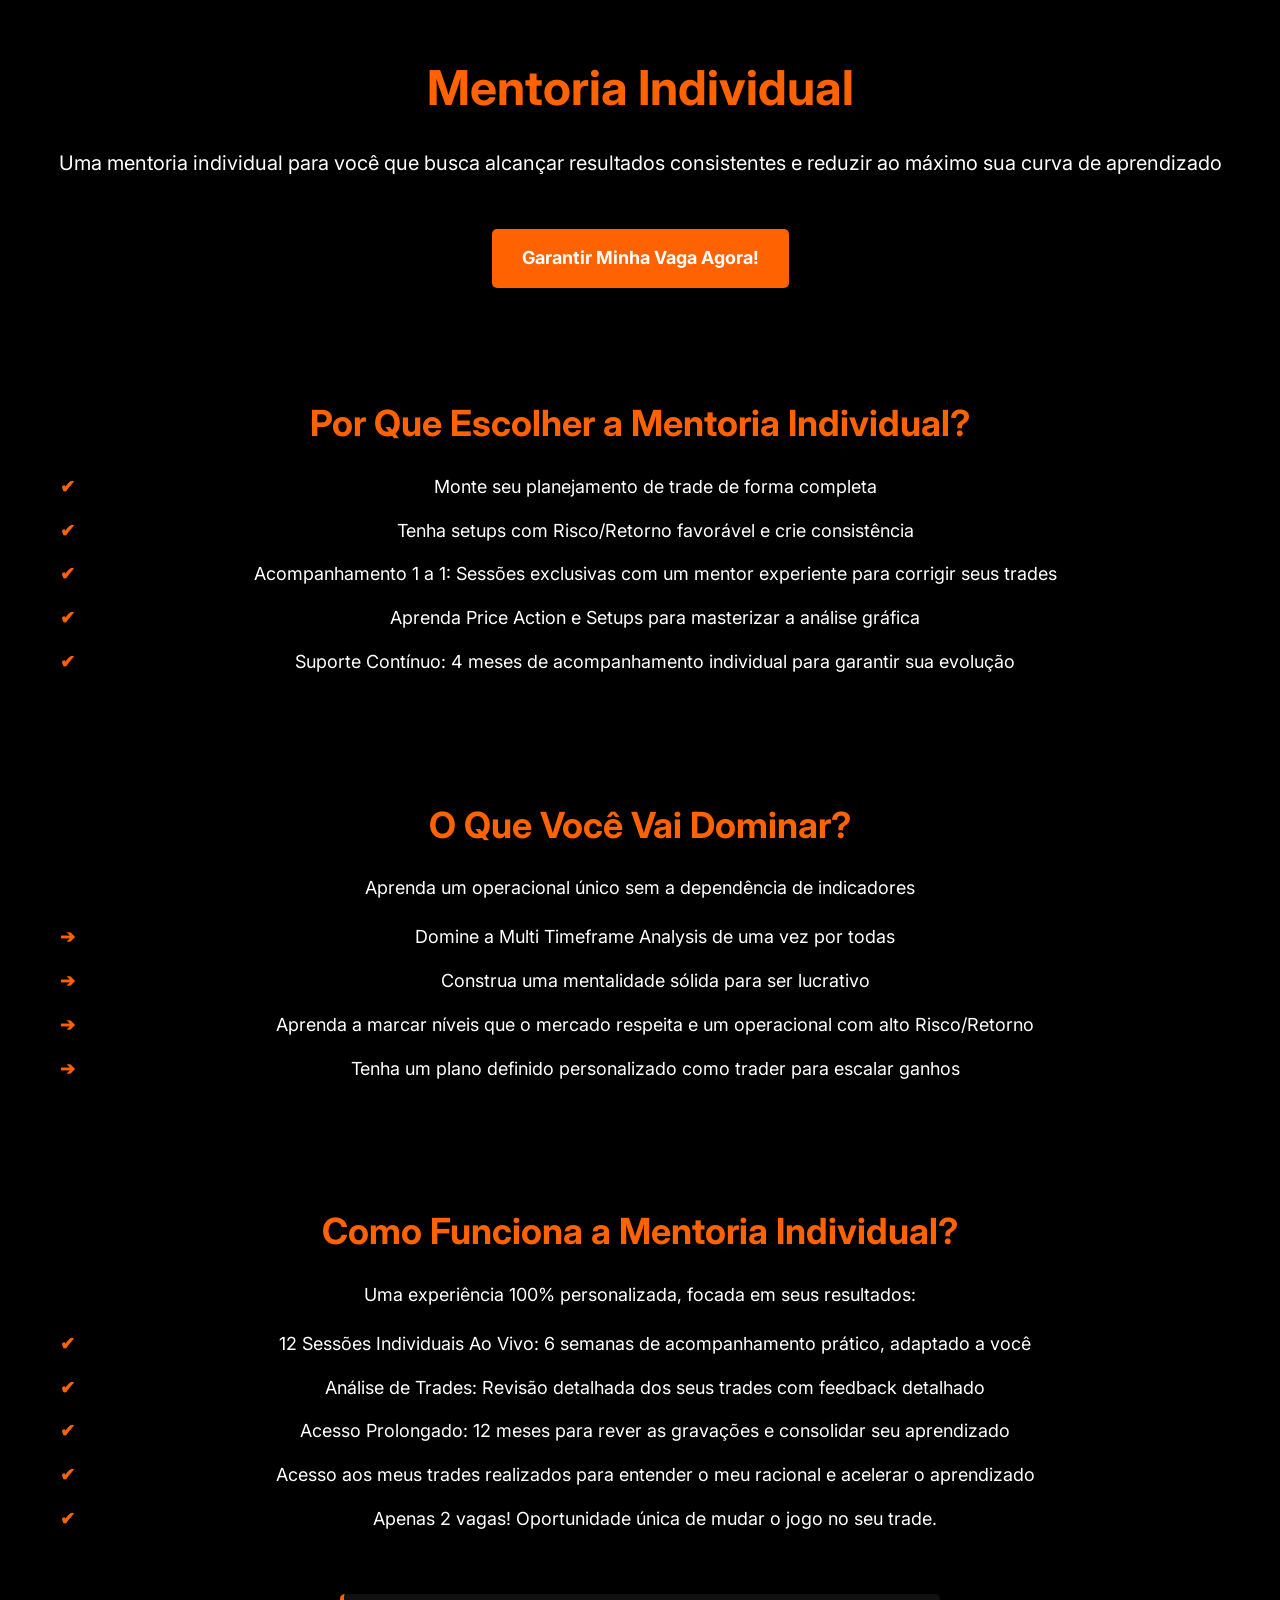
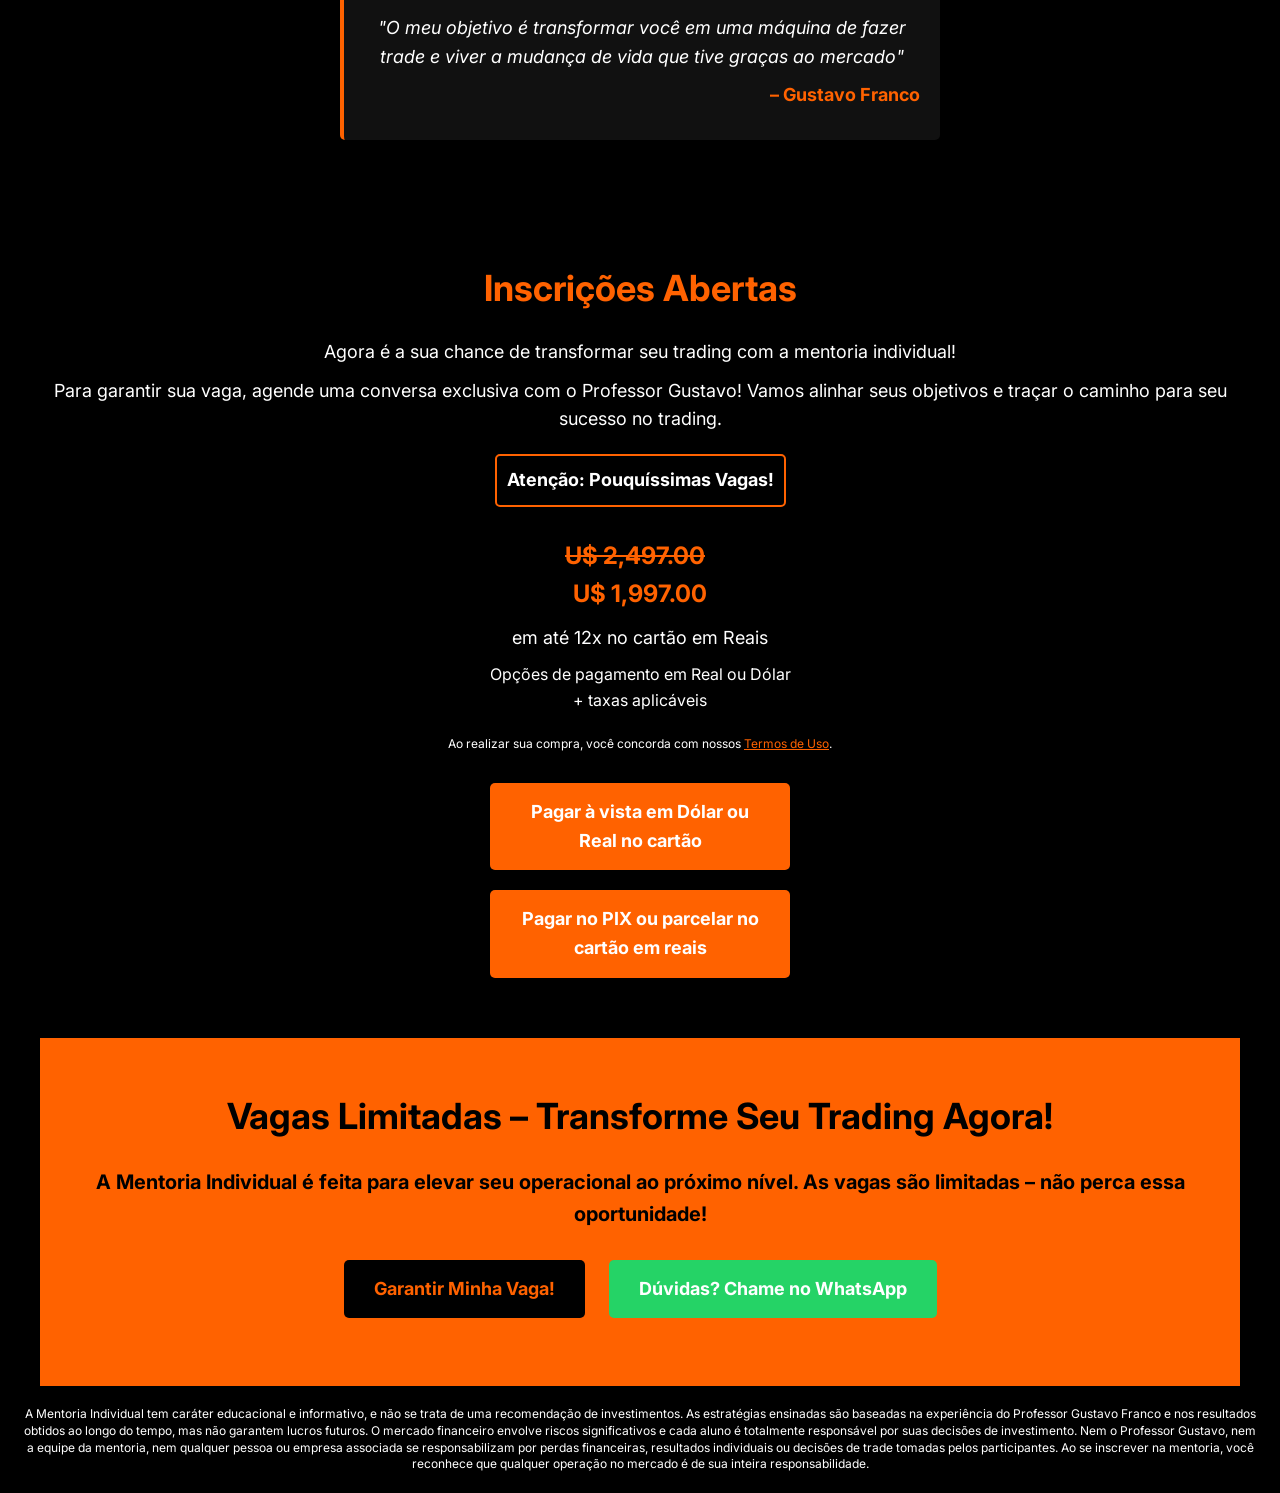
==== index.html @ cde1e5c1 "Add files via upload" ====
<!DOCTYPE html>
<html lang="pt-BR">
<head>
    <meta charset="UTF-8">
    <meta name="viewport" content="width=device-width, initial-scale=1.0">
    <title>Mentoria Individual</title>
    <meta name="description" content="Join the Mentoria Individual, a personalized one-on-one mentorship to master trading with tailored strategies and achieve financial freedom.">
    <meta name="keywords" content="trading, one-on-one mentorship, price action, financial freedom, Mentoria Individual">
    <link href="https://fonts.googleapis.com/css2?family=Inter:wght@400;700&display=swap" rel="stylesheet">
    <style>
        /* Reset básico e fontes */
        * {
            margin: 0;
            padding: 0;
            box-sizing: border-box;
            font-family: 'Inter', sans-serif;
        }

        body {
            line-height: 1.6;
            color: #fff;
            background: #000;
        }

        /* Seção Principal (Header) */
        .header {
            background: #000;
            padding: 50px 20px;
            text-align: center;
            background-image: linear-gradient(rgba(0,0,0,0.7), rgba(0,0,0,0.7)), url('https://images.pexels.com/photos/6802048/pexels-photo-6802048.jpeg?auto=compress&cs=tinysrgb&w=1200&h=400&fit=crop');
            background-size: cover;
            background-position: center;
            background-repeat: no-repeat;
            background-attachment: scroll;
        }

        .header h1 {
            font-size: 48px;
            font-weight: 700;
            color: #ff6200;
            margin-bottom: 20px;
        }

        .header p {
            font-size: 20px;
            color: #fff;
            margin-bottom: 50px;
        }

        .cta-button {
            background: #ff6200;
            color: #fff;
            padding: 15px 30px;
            border: none;
            border-radius: 5px;
            font-size: 18px;
            font-weight: 700;
            text-decoration: none;
            display: inline-block;
            cursor: pointer;
            transition: background 0.3s ease;
            position: relative;
            overflow: hidden;
        }

        .cta-button:hover {
            background: #e05500;
        }

        .cta-button:after {
            content: '';
            position: absolute;
            top: 50%;
            left: 50%;
            width: 0;
            height: 0;
            background: rgba(255,255,255,0.2);
            border-radius: 50%;
            transform: translate(-50%, -50%);
            transition: width 0.6s ease, height 0.6s ease;
        }

        .cta-button:hover:after {
            width: 200px;
            height: 200px;
        }

        /* Seções Gerais */
        .section {
            padding: 50px 20px;
            max-width: 1200px;
            margin: 0 auto;
            text-align: center;
            animation: fadeIn 0.5s ease-in;
        }

        .section h2 {
            font-size: 36px;
            font-weight: 700;
            color: #ff6200;
            margin-bottom: 20px;
        }

        .section p {
            font-size: 18px;
            color: #fff;
            margin-bottom: 20px;
        }

        /* Lista de Benefícios e Como Funciona */
        .benefits, .how-it-works {
            background: #000;
        }

        .benefits ul, .how-it-works ul {
            list-style: none;
            margin: 20px 0;
        }

        .benefits li, .how-it-works li {
            font-size: 18px;
            color: #fff;
            margin: 15px 0;
            padding-left: 30px;
            position: relative;
        }

        .benefits li:before, .how-it-works li:before {
            content: "✔";
            color: #ff6200;
            position: absolute;
            left: 0;
            font-weight: 700;
        }

        /* Seção O Que Você Vai Dominar */
        .learn ul {
            list-style: none;
            margin: 20px 0;
        }

        .learn li {
            font-size: 18px;
            color: #fff;
            margin: 15px 0;
            padding-left: 30px;
            position: relative;
        }

        .learn li:before {
            content: "➔";
            color: #ff6200;
            position: absolute;
            left: 0;
            font-weight: 700;
        }

        /* Nova Seção Inscrições Abertas */
        .open-enrollment {
            background: #000;
            padding: 50px 20px;
            text-align: center;
            animation: fadeIn 0.5s ease-in;
        }

        .open-enrollment h2 {
            font-size: 36px;
            font-weight: 700;
            color: #ff6200;
            margin-bottom: 20px;
        }

        .open-enrollment p {
            font-size: 18px;
            color: #fff;
            margin-bottom: 10px;
        }

        .open-enrollment .price {
            font-size: 24px;
            color: #ff6200;
            font-weight: 700;
            margin-bottom: 10px;
        }

        .open-enrollment .price del {
            color: #ff6200;
            text-decoration: line-through;
            margin-right: 10px;
        }

        .open-enrollment .installments {
            font-size: 18px;
            color: #fff;
            margin-bottom: 10px;
        }

        .open-enrollment .payment-options {
            font-size: 16px;
            color: #fff;
            margin-bottom: 20px;
        }

        .open-enrollment .payment-buttons {
            margin-top: 20px;
            transition: transform 0.3s ease, box-shadow 0.3s ease;
            display: flex;
            flex-direction: column;
            align-items: center;
        }

        .open-enrollment .payment-buttons.highlight {
            transform: scale(1.05);
            box-shadow: 0 0 15px rgba(255,98,0,0.5);
        }

        .open-enrollment .payment-button {
            background: #ff6200;
            color: #fff;
            padding: 15px 30px;
            border: none;
            border-radius: 5px;
            font-size: 18px;
            font-weight: 700;
            text-decoration: none;
            display: inline-block;
            cursor: pointer;
            transition: background 0.3s ease;
            margin: 10px;
            position: relative;
            overflow: hidden;
            width: 100%;
            max-width: 300px;
        }

        .open-enrollment .payment-button:hover {
            background: #e05500;
        }

        .open-enrollment .payment-button:after {
            content: '';
            position: absolute;
            top: 50%;
            left: 50%;
            width: 0;
            height: 0;
            background: rgba(255,255,255,0.2);
            border-radius: 50%;
            transform: translate(-50%, -50%);
            transition: width 0.6s ease, height 0.6s ease;
        }

        .open-enrollment .payment-button:hover:after {
            width: 200px;
            height: 200px;
        }

        /* Contador de Urgência */
        .countdown {
            font-size: 18px;
            color: #ff6200;
            margin: 20px 0;
            font-weight: 700;
        }

        .countdown p {
            border: 2px solid #ff6200;
            padding: 10px;
            display: inline-block;
            border-radius: 5px;
        }

        /* Quote */
        .quote {
            max-width: 600px;
            margin: 60px auto 20px;
            font-style: italic;
            color: #fff;
            font-size: 20px;
            background: #111;
            padding: 20px;
            border-left: 4px solid #ff6200;
            border-radius: 5px;
        }

        .quote p {
            margin-bottom: 10px;
        }

        .quote .author {
            font-weight: 700;
            color: #ff6200;
            text-align: right;
            font-style: normal;
        }

        /* Payment Terms */
        .payment-terms {
            font-size: 12px;
            color: #fff;
            margin-top: 15px;
            text-align: center;
        }

        /* CTA Final */
        .cta-section {
            background: #ff6200;
            color: #000;
            padding: 50px 20px;
            animation: fadeIn 0.5s ease-in;
        }

        .cta-section h2 {
            color: #000;
            margin-bottom: 20px;
        }

        .cta-section p {
            color: #000;
            margin-bottom: 20px;
            font-size: 20px;
            font-weight: 700;
        }

        .cta-final-button {
            background: #000;
            color: #ff6200;
            padding: 15px 30px;
            border: none;
            border-radius: 5px;
            font-size: 18px;
            font-weight: 700;
            text-decoration: none;
            display: inline-block;
            cursor: pointer;
            transition: background 0.3s ease;
            margin: 10px;
            position: relative;
            overflow: hidden;
        }

        .cta-final-button:hover {
            background: #333;
        }

        .cta-final-button:after {
            content: '';
            position: absolute;
            top: 50%;
            left: 50%;
            width: 0;
            height: 0;
            background: rgba(255,255,255,0.2);
            border-radius: 50%;
            transform: translate(-50%, -50%);
            transition: width 0.6s ease, height 0.6s ease;
        }

        .cta-final-button:hover:after {
            width: 200px;
            height: 200px;
        }

        .whatsapp-button {
            background: #25D366;
            color: #fff;
            padding: 15px 30px;
            border: none;
            border-radius: 5px;
            font-size: 18px;
            font-weight: 700;
            text-decoration: none;
            display: inline-block;
            margin: 10px;
            cursor: pointer;
            transition: background 0.3s ease;
            position: relative;
            overflow: hidden;
        }

        .whatsapp-button:hover {
            background: #1da851;
        }

        .whatsapp-button:after {
            content: '';
            position: absolute;
            top: 50%;
            left: 50%;
            width: 0;
            height: 0;
            background: rgba(255,255,255,0.2);
            border-radius: 50%;
            transform: translate(-50%, -50%);
            transition: width 0.6s ease, height 0.6s ease;
        }

        .whatsapp-button:hover:after {
            width: 200px;
            height: 200px;
        }

        /* Disclaimer */
        .disclaimer {
            font-size: 12px;
            color: #fff;
            text-align: center;
            padding: 20px;
            background: #000;
            line-height: 1.4;
            animation: fadeIn 0.5s ease-in;
        }

        /* Animação de Fade-In */
        @keyframes fadeIn {
            from { opacity: 0; transform: translateY(20px); }
            to { opacity: 1; transform: translateY(0); }
        }

        /* Responsividade */
        @media (max-width: 767px) {
            .header {
                padding: 30px 20px;
            }

            .header h1 {
                font-size: 32px;
            }

            .header p, .section p, .benefits li, .how-it-works li, .learn li {
                font-size: 16px;
            }

            .section h2 {
                font-size: 28px;
            }

            .cta-button, .cta-final-button, .whatsapp-button, .payment-button {
                padding: 12px 25px;
                font-size: 16px;
            }

            .cta-section, .open-enrollment {
                padding: 30px 20px;
            }

            .cta-section p {
                font-size: 18px;
            }

            .open-enrollment .price {
                font-size: 20px;
            }

            .open-enrollment .installments, .open-enrollment .payment-options {
                font-size: 14px;
            }

            .disclaimer {
                font-size: 12px;
                padding: 15px;
            }

            .benefits li, .how-it-works li, .learn li {
                margin: 10px 0;
            }

            .quote {
                max-width: 90%;
                font-size: 18px;
                padding: 15px;
                margin-top: 40px;
            }

            .countdown p {
                padding: 8px;
            }
        }
    </style>
</head>
<body>
    <!-- Seção Principal -->
    <section class="header" loading="lazy">
        <h1>Mentoria Individual</h1>
        <p>Uma mentoria individual para você que busca alcançar resultados consistentes e reduzir ao máximo sua curva de aprendizado</p>
        <a href="#open-enrollment" class="cta-button" onclick="scrollToPayment()" aria-label="Marque sua reunião para a Mentoria Individual">Garantir Minha Vaga Agora!</a>
    </section>

    <!-- Por Que Escolher -->
    <section class="section benefits">
        <h2>Por Que Escolher a Mentoria Individual?</h2>
        <ul>
            <li>Monte seu planejamento de trade de forma completa</li>
            <li>Tenha setups com Risco/Retorno favorável e crie consistência</li>
            <li>Acompanhamento 1 a 1: Sessões exclusivas com um mentor experiente para corrigir seus trades</li>
            <li>Aprenda Price Action e Setups para masterizar a análise gráfica</li>
            <li>Suporte Contínuo: 4 meses de acompanhamento individual para garantir sua evolução</li>
        </ul>
    </section>

    <!-- O Que Você Vai Dominar -->
    <section class="section learn">
        <h2>O Que Você Vai Dominar?</h2>
        <p>Aprenda um operacional único sem a dependência de indicadores</p>
        <ul>
            <li>Domine a Multi Timeframe Analysis de uma vez por todas</li>
            <li>Construa uma mentalidade sólida para ser lucrativo</li>
            <li>Aprenda a marcar níveis que o mercado respeita e um operacional com alto Risco/Retorno</li>
            <li>Tenha um plano definido personalizado como trader para escalar ganhos</li>
        </ul>
    </section>

    <!-- Como Funciona -->
    <section class="section how-it-works">
        <h2>Como Funciona a Mentoria Individual?</h2>
        <p>Uma experiência 100% personalizada, focada em seus resultados:</p>
        <ul>
            <li>12 Sessões Individuais Ao Vivo: 6 semanas de acompanhamento prático, adaptado a você</li>
            <li>Análise de Trades: Revisão detalhada dos seus trades com feedback detalhado</li>
            <li>Acesso Prolongado: 12 meses para rever as gravações e consolidar seu aprendizado</li>
            <li>Acesso aos meus trades realizados para entender o meu racional e acelerar o aprendizado</li>
            <li>Apenas 2 vagas! Oportunidade única de mudar o jogo no seu trade.</li>
        </ul>
        <div class="quote">
            <p>"O meu objetivo é transformar você em uma máquina de fazer trade e viver a mudança de vida que tive graças ao mercado"</p>
            <p class="author">– Gustavo Franco</p>
        </div>
    </section>

    <!-- Inscrições Abertas -->
    <section class="open-enrollment" id="open-enrollment">
        <h2>Inscrições Abertas</h2>
        <p>Agora é a sua chance de transformar seu trading com a mentoria individual!</p>
        <p>Para garantir sua vaga, agende uma conversa exclusiva com o Professor Gustavo! Vamos alinhar seus objetivos e traçar o caminho para seu sucesso no trading.</p>
        <div class="countdown">
            <p><strong>Atenção:</strong> Pouquíssimas Vagas!</p>
        </div>
        <div class="price"><del>U$ 2,497.00</del><br>U$ 1,997.00</div>
        <div class="installments">em até 12x no cartão em Reais</div>
        <div class="payment-options">Opções de pagamento em Real ou Dólar<br>+ taxas aplicáveis</div>
        <div class="payment-terms">
            <p style="font-size: 12px; color: #fff; margin-top: 15px;">Ao realizar sua compra, você concorda com nossos <a href="https://francotrades.github.io/termos-de-uso/" target="_blank" style="color: #ff6200; text-decoration: underline;">Termos de Uso</a>.</p>
        </div>
        <div class="payment-buttons" id="payment-buttons">
            <a href="https://buy.stripe.com/14AaEWcDg8YW89l5vl77O04" class="payment-button" aria-label="Pagar à vista em Dólar ou Real no cartão">Pagar à vista em Dólar ou Real no cartão</a>
            <a href="https://mpago.la/1MNsbUG" class="payment-button" aria-label="Pagar no PIX ou parcelar no cartão em reais">Pagar no PIX ou parcelar no cartão em reais</a>
        </div>
    </section>

    <!-- CTA Final -->
    <section class="section cta-section">
        <h2>Vagas Limitadas – Transforme Seu Trading Agora!</h2>
        <p>A Mentoria Individual é feita para elevar seu operacional ao próximo nível. As vagas são limitadas – não perca essa oportunidade!</p>
        <a href="#open-enrollment" class="cta-final-button" onclick="scrollToPayment()" aria-label="Marque sua reunião para a Mentoria Individual">Garantir Minha Vaga!</a>
        <a href="https://wa.me/5522981448874?text=Tenho%20dúvidas%20sobre%20a%20Mentoria%20Individual,%20pode%20me%20ajudar?" class="whatsapp-button" aria-label="Entrar em contato via WhatsApp">Dúvidas? Chame no WhatsApp</a>
    </section>

    <!-- Disclaimer -->
    <section class="disclaimer">
        A Mentoria Individual tem caráter educacional e informativo, e não se trata de uma recomendação de investimentos. As estratégias ensinadas são baseadas na experiência do Professor Gustavo Franco e nos resultados obtidos ao longo do tempo, mas não garantem lucros futuros. O mercado financeiro envolve riscos significativos e cada aluno é totalmente responsável por suas decisões de investimento. Nem o Professor Gustavo, nem a equipe da mentoria, nem qualquer pessoa ou empresa associada se responsabilizam por perdas financeiras, resultados individuais ou decisões de trade tomadas pelos participantes. Ao se inscrever na mentoria, você reconhece que qualquer operação no mercado é de sua inteira responsabilidade.
    </section>

    <!-- Script para rolar até os botões de pagamento -->
    <script type="text/javascript">
        // Função para rolar até os botões de pagamento
        function scrollToPayment() {
            const paymentButtons = document.getElementById('payment-buttons');
            paymentButtons.scrollIntoView({ behavior: 'smooth', block: 'center' });
            paymentButtons.classList.add('highlight');
            setTimeout(() => {
                paymentButtons.classList.remove('highlight');
            }, 2000); // Remove o destaque após 2 segundos
        }
    </script>
</body>
</html>
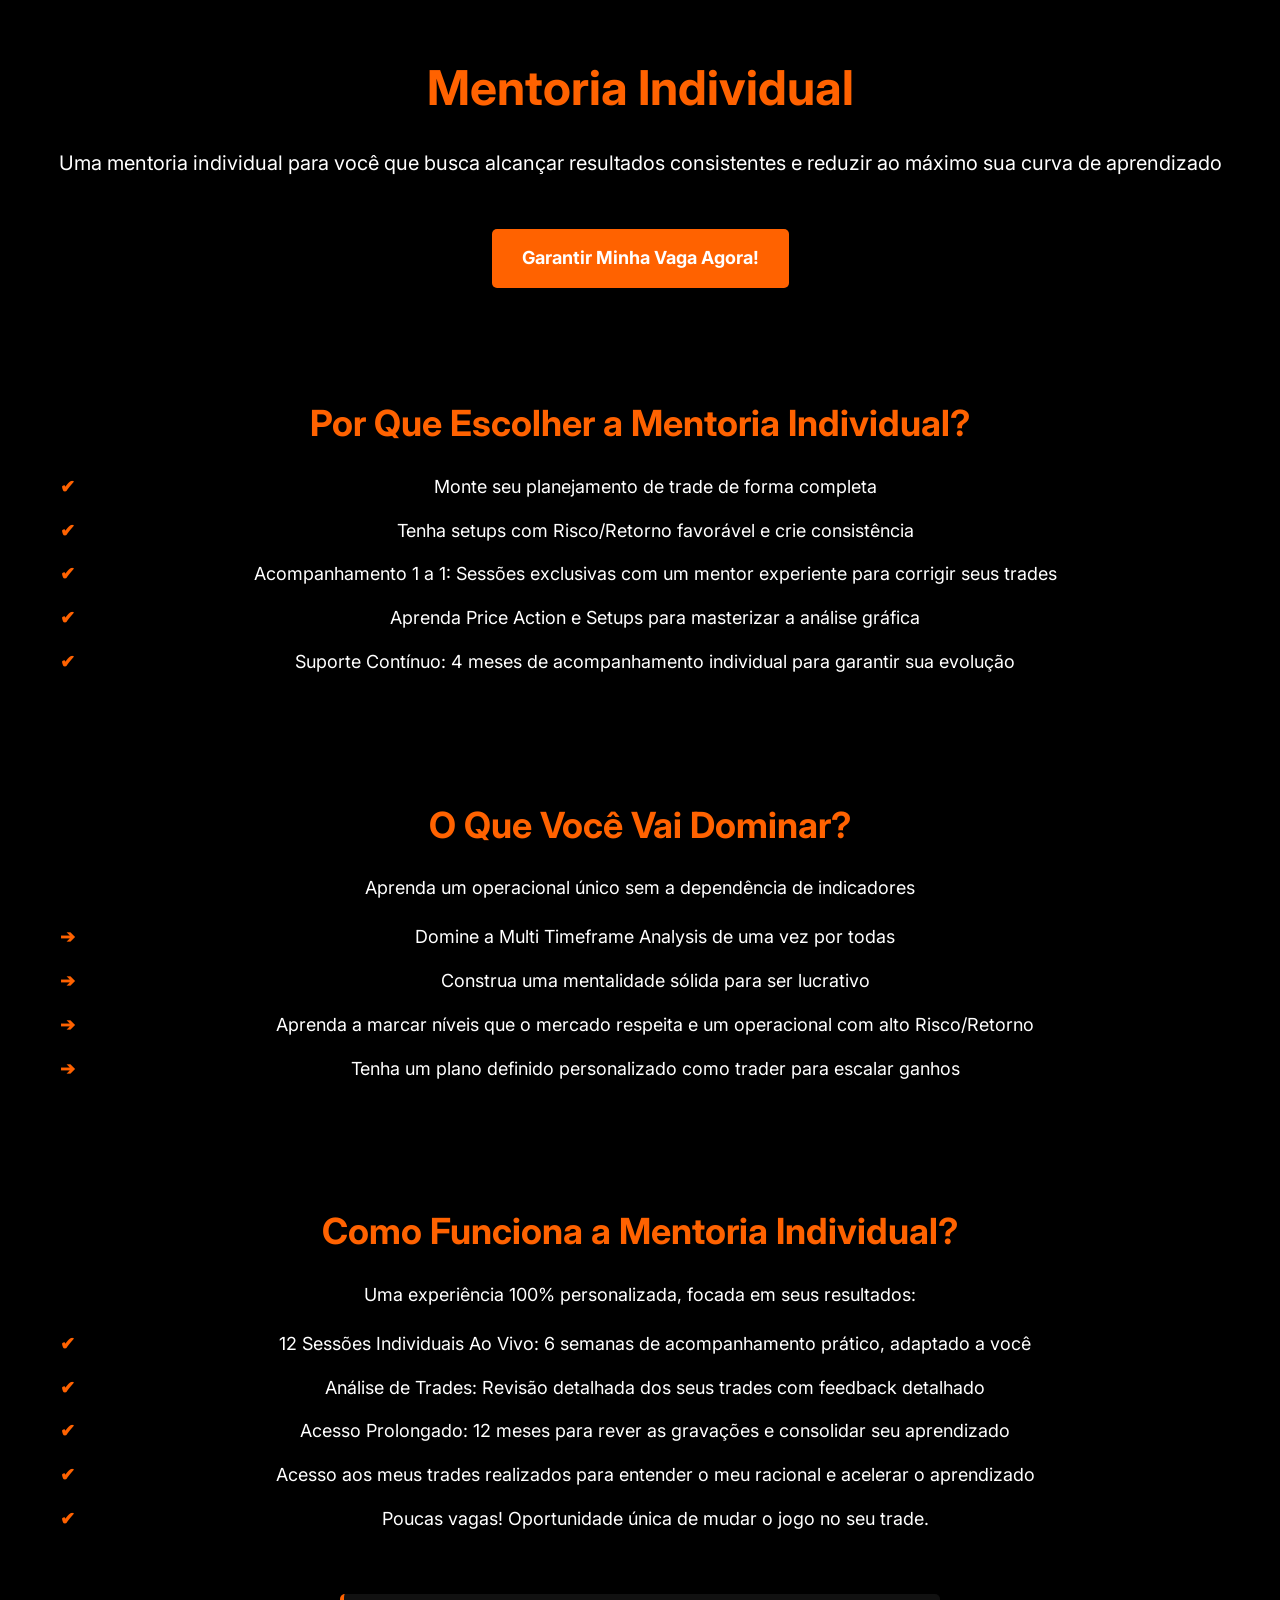
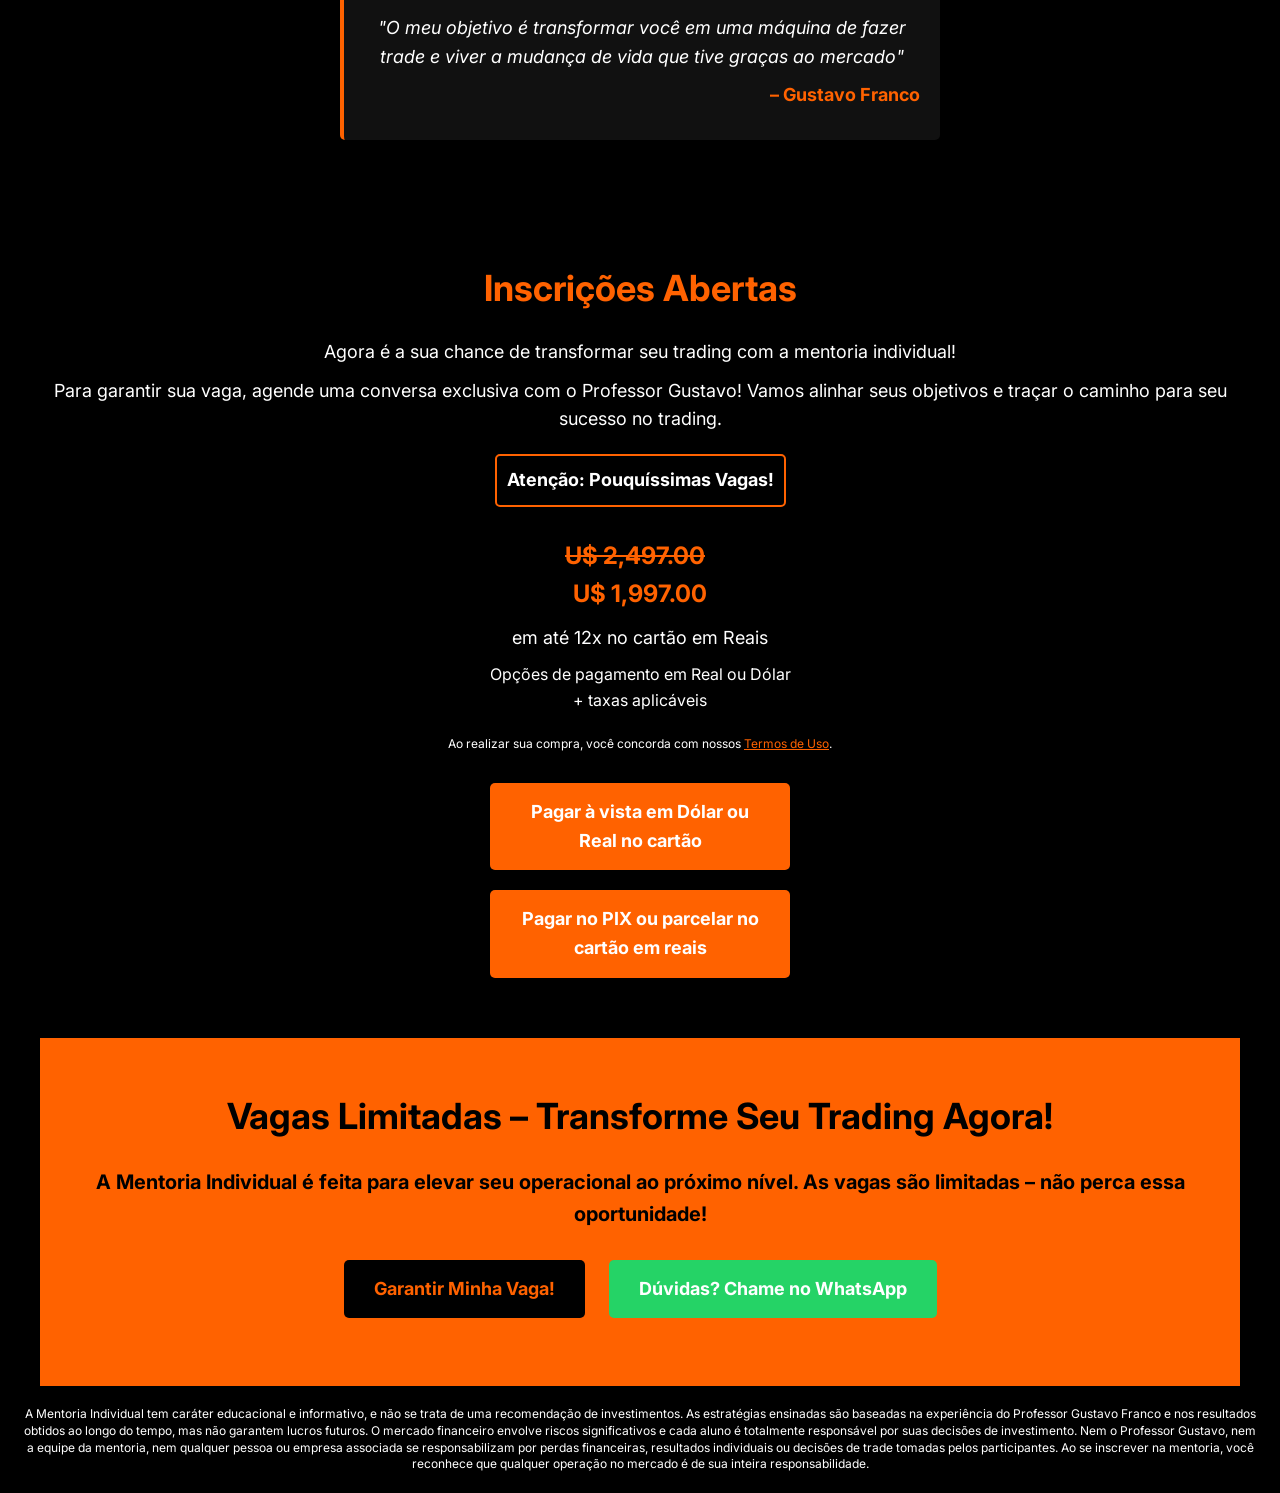
==== commit 316a9e88: "Add files via upload" ====
--- a/index.html
+++ b/index.html
@@ -519,7 +519,7 @@
             <li>Análise de Trades: Revisão detalhada dos seus trades com feedback detalhado</li>
             <li>Acesso Prolongado: 12 meses para rever as gravações e consolidar seu aprendizado</li>
             <li>Acesso aos meus trades realizados para entender o meu racional e acelerar o aprendizado</li>
-            <li>Apenas 2 vagas! Oportunidade única de mudar o jogo no seu trade.</li>
+            <li>Poucas vagas! Oportunidade única de mudar o jogo no seu trade.</li>
         </ul>
         <div class="quote">
             <p>"O meu objetivo é transformar você em uma máquina de fazer trade e viver a mudança de vida que tive graças ao mercado"</p>
@@ -543,7 +543,7 @@
         </div>
         <div class="payment-buttons" id="payment-buttons">
             <a href="https://buy.stripe.com/14AaEWcDg8YW89l5vl77O04" class="payment-button" aria-label="Pagar à vista em Dólar ou Real no cartão">Pagar à vista em Dólar ou Real no cartão</a>
-            <a href="https://mpago.la/1MNsbUG" class="payment-button" aria-label="Pagar no PIX ou parcelar no cartão em reais">Pagar no PIX ou parcelar no cartão em reais</a>
+            <a href="https://app.parcelow.com/payment-link/pay/DNA6ryeAj9" class="payment-button" aria-label="Pagar no PIX ou parcelar no cartão em reais">Pagar no PIX ou parcelar no cartão em reais</a>
         </div>
     </section>
 
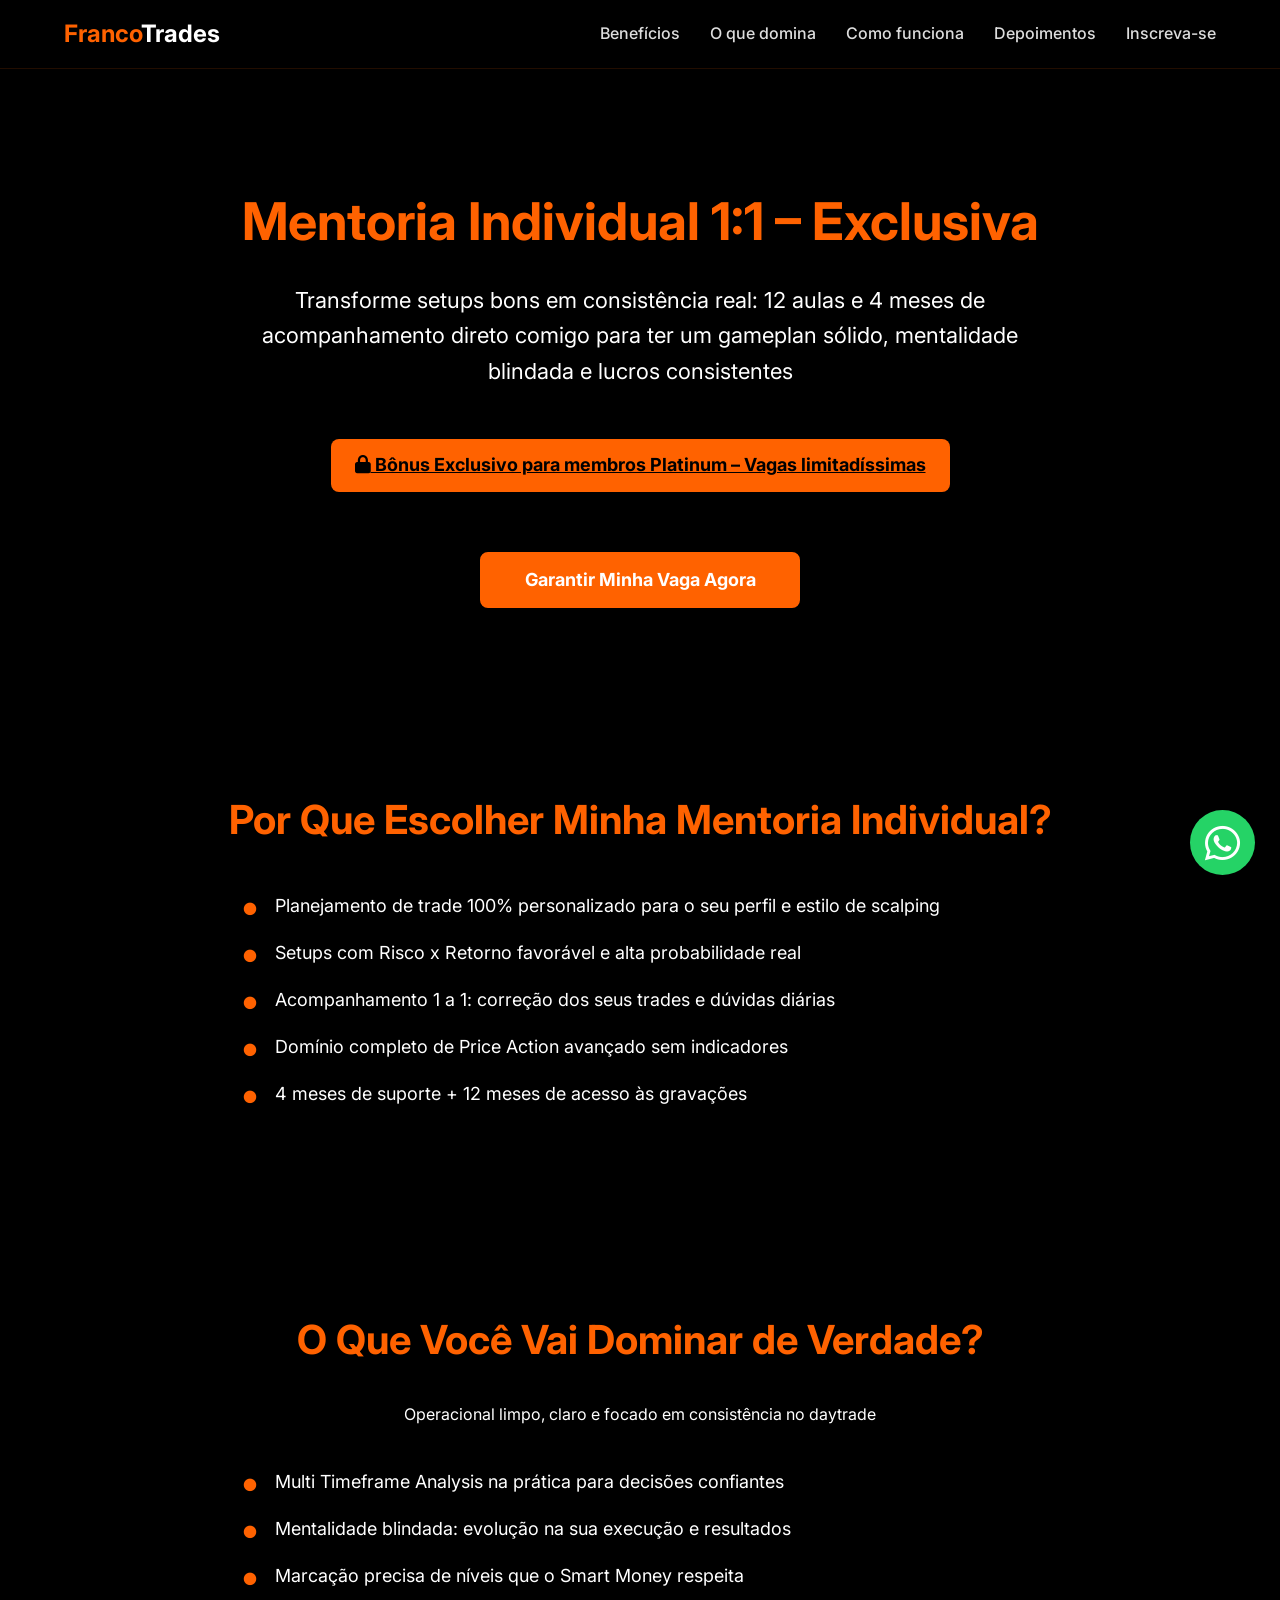
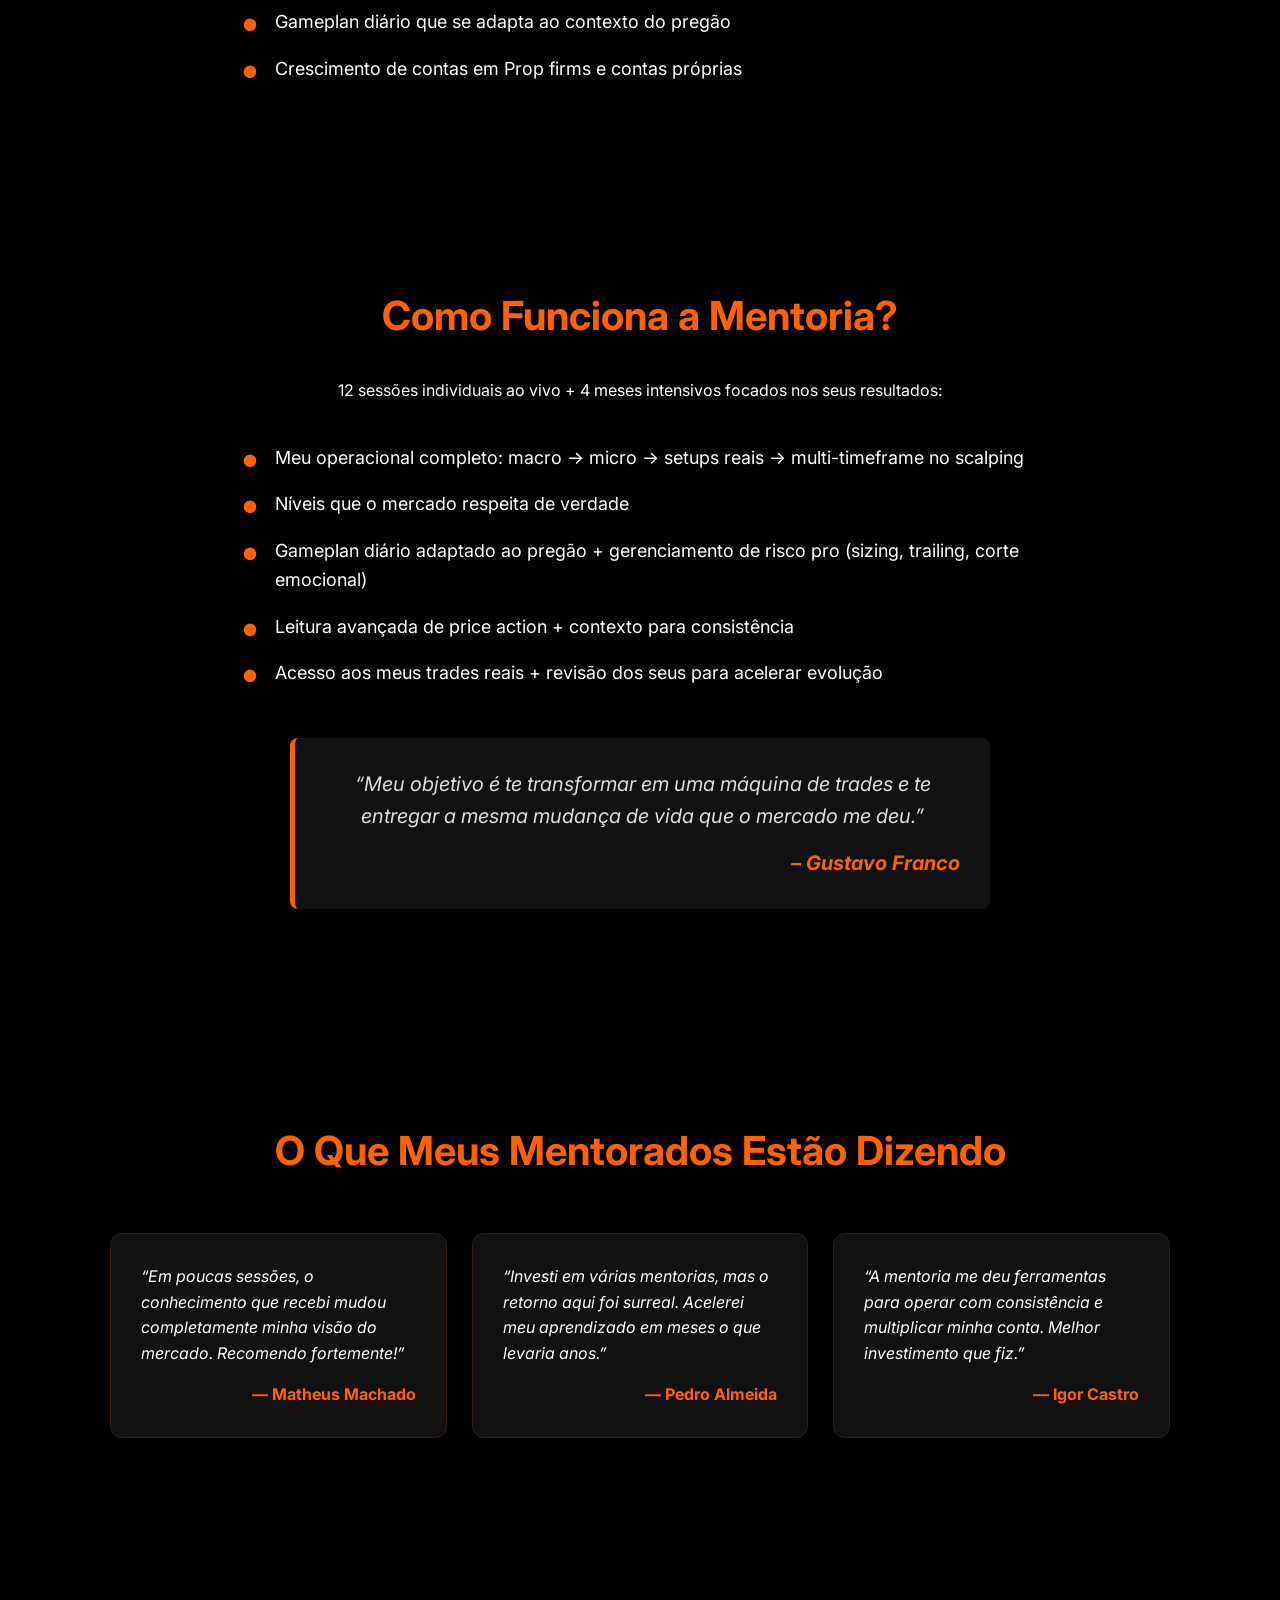
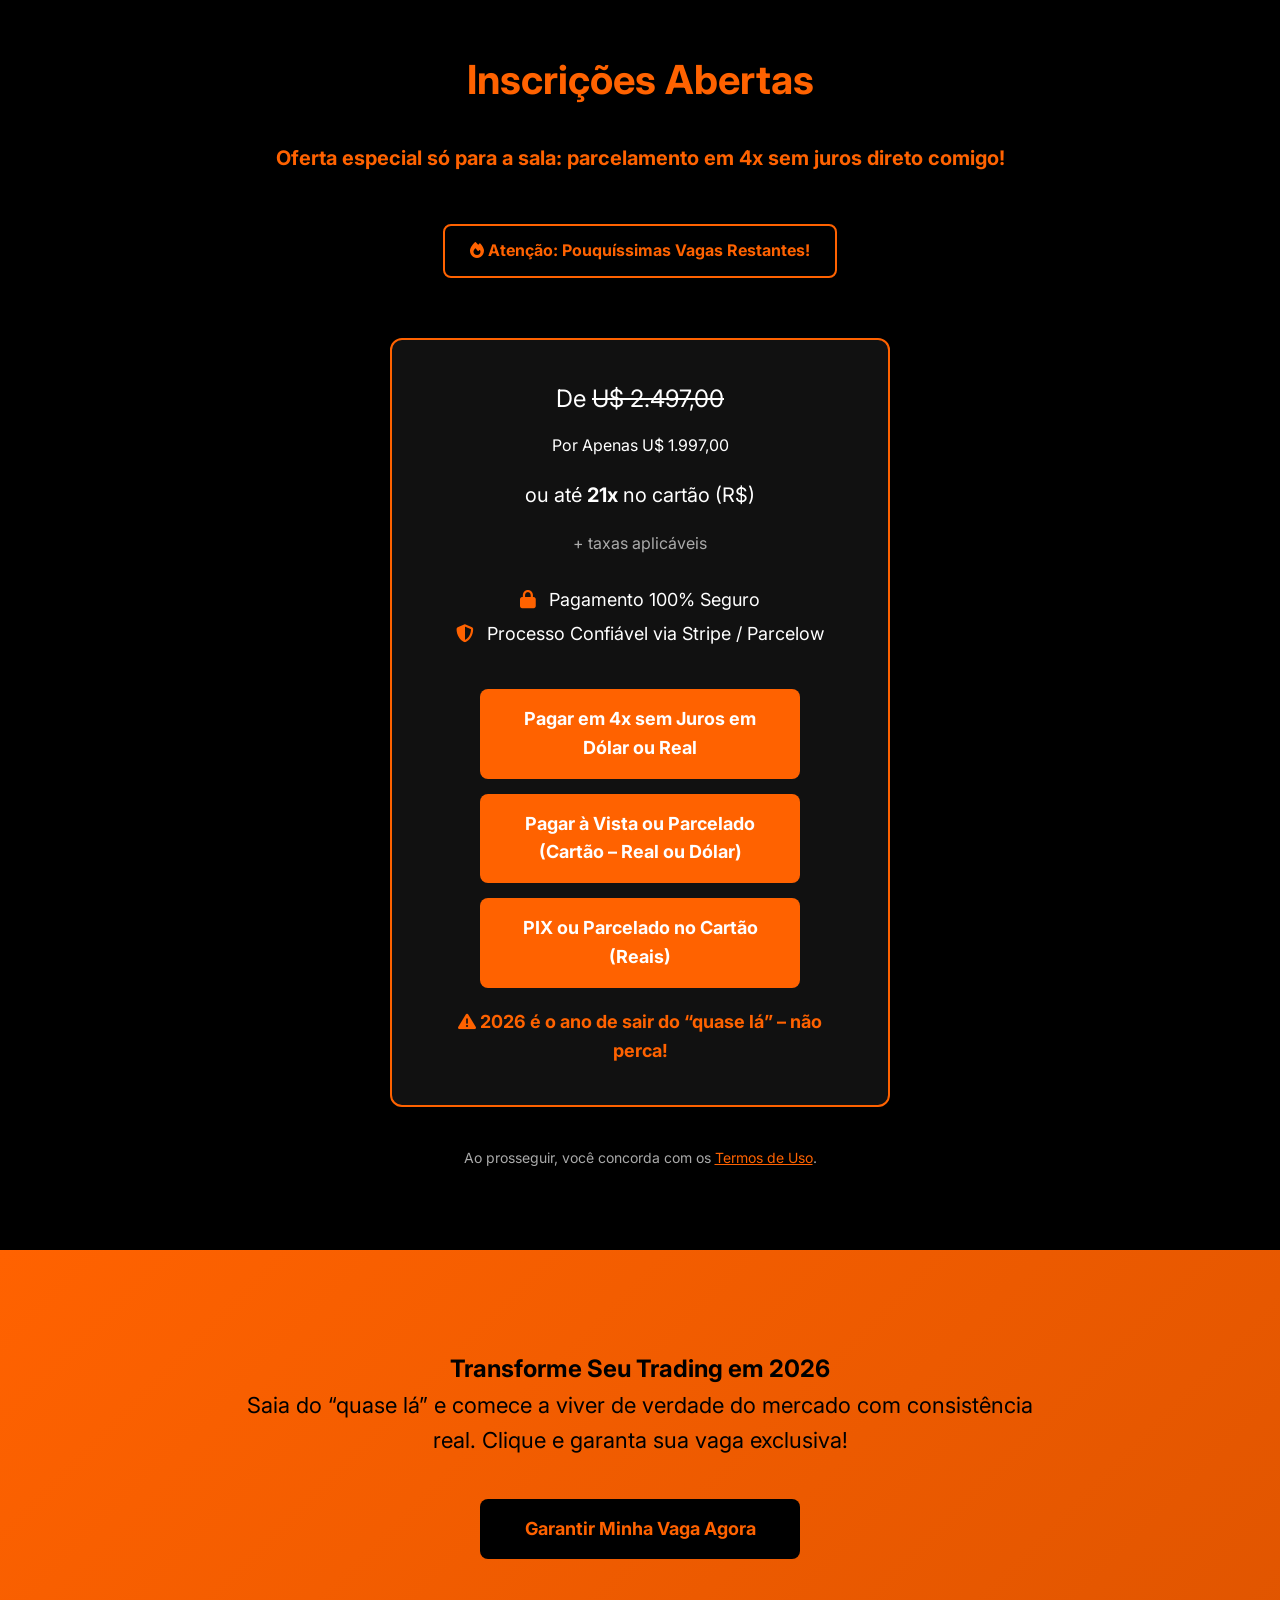
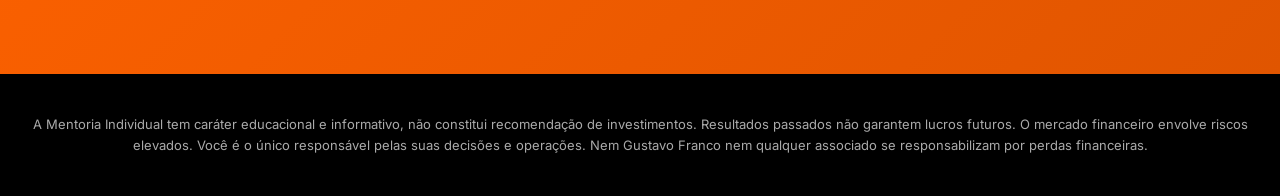
==== commit 3f2c97ac: "Add files via upload" ====
--- a/index.html
+++ b/index.html
@@ -3,574 +3,418 @@
 <head>
     <meta charset="UTF-8">
     <meta name="viewport" content="width=device-width, initial-scale=1.0">
-    <title>Mentoria Individual</title>
-    <meta name="description" content="Join the Mentoria Individual, a personalized one-on-one mentorship to master trading with tailored strategies and achieve financial freedom.">
-    <meta name="keywords" content="trading, one-on-one mentorship, price action, financial freedom, Mentoria Individual">
-    <link href="https://fonts.googleapis.com/css2?family=Inter:wght@400;700&display=swap" rel="stylesheet">
+    <title>Mentoria Individual 1:1 – Exclusiva | Gustavo Franco</title>
+    <meta name="description" content="Mentoria Individual 1:1 exclusiva: transforme setups bons em consistência real com gameplan sólido, mentalidade blindada e lucros consistentes. Vagas limitadas!">
+    <meta name="keywords" content="mentoria trading, price action scalping, consistência trading, mentoria Gustavo Franco, prop firms">
+    <link href="https://fonts.googleapis.com/css2?family=Inter:wght@400;500;700&display=swap" rel="stylesheet">
+    <link rel="stylesheet" href="https://cdnjs.cloudflare.com/ajax/libs/font-awesome/6.5.0/css/all.min.css" integrity="sha512-SnH5WK+bZxgPHs44uWIX+LLJAJ9/2PkPKZ5QiAj6Ta86w+fsb2TkcmfRyVX3pBnMFcV7oQPJkl9QevSCWr3W6A==" crossorigin="anonymous" referrerpolicy="no-referrer" />
     <style>
-        /* Reset básico e fontes */
-        * {
-            margin: 0;
-            padding: 0;
-            box-sizing: border-box;
+        * { margin:0; padding:0; box-sizing:border-box; }
+        body {
             font-family: 'Inter', sans-serif;
-        }
-
-        body {
             line-height: 1.6;
             color: #fff;
             background: #000;
         }
-
-        /* Seção Principal (Header) */
+        /* Navbar Fixa */
+        .navbar {
+            position: fixed;
+            top: 0;
+            left: 0;
+            width: 100%;
+            background: rgba(0,0,0,0.9);
+            backdrop-filter: blur(10px);
+            z-index: 1000;
+            padding: 15px 5%;
+            display: flex;
+            justify-content: space-between;
+            align-items: center;
+            border-bottom: 1px solid #ff620022;
+        }
+        .navbar .logo {
+            font-size: 24px;
+            font-weight: 700;
+            color: #ff6200;
+        }
+        .navbar .logo span { color: #fff; }
+        .navbar ul {
+            list-style: none;
+            display: flex;
+            gap: 30px;
+        }
+        .navbar a {
+            color: #ddd;
+            text-decoration: none;
+            font-weight: 500;
+            transition: color 0.3s;
+        }
+        .navbar a:hover { color: #ff6200; }
+        /* Header */
         .header {
-            background: #000;
-            padding: 50px 20px;
-            text-align: center;
-            background-image: linear-gradient(rgba(0,0,0,0.7), rgba(0,0,0,0.7)), url('https://images.pexels.com/photos/6802048/pexels-photo-6802048.jpeg?auto=compress&cs=tinysrgb&w=1200&h=400&fit=crop');
+            padding: 180px 20px 100px;
+            text-align: center;
+            background: linear-gradient(rgba(0,0,0,0.75), rgba(0,0,0,0.75)), url('https://images.pexels.com/photos/6802048/pexels-photo-6802048.jpeg?auto=compress&cs=tinysrgb&w=1200&h=400&fit=crop');
             background-size: cover;
             background-position: center;
-            background-repeat: no-repeat;
-            background-attachment: scroll;
-        }
-
+        }
         .header h1 {
-            font-size: 48px;
+            font-size: 52px;
             font-weight: 700;
             color: #ff6200;
             margin-bottom: 20px;
         }
-
         .header p {
-            font-size: 20px;
-            color: #fff;
-            margin-bottom: 50px;
-        }
-
-        .cta-button {
+            font-size: 22px;
+            max-width: 800px;
+            margin: 0 auto 30px;
+        }
+        .exclusive-badge {
             background: #ff6200;
-            color: #fff;
-            padding: 15px 30px;
+            color: #000;
+            font-weight: 700;
+            padding: 12px 24px;
+            border-radius: 8px;
+            display: inline-block;
+            margin: 20px auto;
+            font-size: 18px;
+            cursor: pointer;
+            transition: all 0.3s;
+        }
+        .exclusive-badge:hover {
+            background: #e05500;
+            transform: translateY(-2px);
+        }
+        /* Botão CTA padrão */
+        .cta-button, .payment-button, .payment-4x {
+            color: white;
+            padding: 16px 32px;
             border: none;
-            border-radius: 5px;
+            border-radius: 8px;
             font-size: 18px;
             font-weight: 700;
             text-decoration: none;
-            display: inline-block;
+            display: block;
             cursor: pointer;
-            transition: background 0.3s ease;
+            transition: all 0.3s;
             position: relative;
             overflow: hidden;
-        }
-
-        .cta-button:hover {
+            margin: 15px auto;
+            max-width: 320px;
+            text-align: center;
+        }
+        .cta-button:hover, .payment-button:hover, .payment-4x:hover {
+            transform: translateY(-3px);
+            box-shadow: 0 10px 20px rgba(0,0,0,0.4);
+        }
+        .cta-button.cta-header {
+            display: block;
+            margin: 40px auto 0;
+            max-width: 320px;
+        }
+        /* Cor branca específica para o botão Garantir Minha Vaga Agora */
+        .cta-button.cta-header-white {
+            color: #fff !important;
+        }
+        /* Urgência no botão principal */
+        .cta-button.urgency-pulse {
+            animation: pulse 2s infinite;
+            border: 2px solid #ff6200;
+            font-weight: 700;
+        }
+        /* Cores específicas */
+        .cta-button, .payment-button, .payment-4x {
+            background: #ff6200;
+        }
+        .payment-4x:hover {
             background: #e05500;
         }
-
-        .cta-button:after {
-            content: '';
-            position: absolute;
-            top: 50%;
-            left: 50%;
-            width: 0;
-            height: 0;
-            background: rgba(255,255,255,0.2);
-            border-radius: 50%;
-            transform: translate(-50%, -50%);
-            transition: width 0.6s ease, height 0.6s ease;
-        }
-
-        .cta-button:hover:after {
-            width: 200px;
-            height: 200px;
-        }
-
-        /* Seções Gerais */
+        /* Ripple effect */
+        .cta-button:after, .payment-button:after, .payment-4x:after {
+            content: ''; position: absolute; top: 50%; left: 50%; width: 0; height: 0;
+            background: rgba(255,255,255,0.25); border-radius: 50%; transform: translate(-50%,-50%);
+            transition: width 0.6s, height 0.6s;
+        }
+        .cta-button:hover:after, .payment-button:hover:after, .payment-4x:hover:after { width: 300px; height: 300px; }
+        /* Seções */
         .section {
-            padding: 50px 20px;
-            max-width: 1200px;
+            padding: 80px 20px;
+            max-width: 1100px;
             margin: 0 auto;
             text-align: center;
-            animation: fadeIn 0.5s ease-in;
-        }
-
+        }
         .section h2 {
-            font-size: 36px;
-            font-weight: 700;
-            color: #ff6200;
-            margin-bottom: 20px;
-        }
-
-        .section p {
+            font-size: 40px;
+            color: #ff6200;
+            margin-bottom: 30px;
+            font-weight: 700;
+        }
+        /* Listas com bolinha laranja */
+        ul.check-list {
+            list-style: none;
+            text-align: left;
+            max-width: 800px;
+            margin: 40px auto;
+        }
+        ul.check-list li {
             font-size: 18px;
-            color: #fff;
-            margin-bottom: 20px;
-        }
-
-        /* Lista de Benefícios e Como Funciona */
-        .benefits, .how-it-works {
-            background: #000;
-        }
-
-        .benefits ul, .how-it-works ul {
-            list-style: none;
-            margin: 20px 0;
-        }
-
-        .benefits li, .how-it-works li {
-            font-size: 18px;
-            color: #fff;
-            margin: 15px 0;
-            padding-left: 30px;
+            margin: 18px 0;
+            padding-left: 35px;
             position: relative;
-        }
-
-        .benefits li:before, .how-it-works li:before {
-            content: "✔";
+            min-height: 28px;
+        }
+        ul.check-list li:before {
+            content: "•";
             color: #ff6200;
             position: absolute;
             left: 0;
-            font-weight: 700;
-        }
-
-        /* Seção O Que Você Vai Dominar */
-        .learn ul {
-            list-style: none;
+            font-size: 40px;
+            line-height: 1;
+            top: -6px;
+        }
+        /* Depoimentos */
+        .testimonials .grid {
+            display: grid;
+            grid-template-columns: repeat(auto-fit, minmax(320px, 1fr));
+            gap: 25px;
+            margin: 50px 0;
+        }
+        .testimonial {
+            background: #111;
+            padding: 30px;
+            border-radius: 12px;
+            border: 1px solid #ff620022;
+            box-shadow: 0 8px 25px rgba(0,0,0,0.4);
+            text-align: left;
+        }
+        .testimonial p { font-style: italic; margin-bottom: 15px; }
+        .testimonial .author {
+            color: #ff6200;
+            font-weight: 700;
+            text-align: right;
+        }
+        /* Preço e Urgência */
+        .price-box {
+            background: #111;
+            padding: 40px;
+            border-radius: 12px;
+            max-width: 500px;
+            margin: 40px auto;
+            border: 2px solid #ff6200;
+        }
+        .price del { color: #aaa; font-size: 28px; }
+        .price .current { font-size: 48px; font-weight: 800; color: #ff6200; }
+        .urgency-pulse {
+            animation: pulse 2s infinite;
+            border: 2px solid #ff6200;
+            border-radius: 8px;
+            padding: 12px 25px;
+            display: inline-block;
             margin: 20px 0;
-        }
-
-        .learn li {
-            font-size: 18px;
-            color: #fff;
-            margin: 15px 0;
-            padding-left: 30px;
-            position: relative;
-        }
-
-        .learn li:before {
-            content: "➔";
-            color: #ff6200;
-            position: absolute;
-            left: 0;
-            font-weight: 700;
-        }
-
-        /* Nova Seção Inscrições Abertas */
-        .open-enrollment {
-            background: #000;
-            padding: 50px 20px;
-            text-align: center;
-            animation: fadeIn 0.5s ease-in;
-        }
-
-        .open-enrollment h2 {
-            font-size: 36px;
-            font-weight: 700;
-            color: #ff6200;
-            margin-bottom: 20px;
-        }
-
-        .open-enrollment p {
-            font-size: 18px;
-            color: #fff;
-            margin-bottom: 10px;
-        }
-
-        .open-enrollment .price {
-            font-size: 24px;
-            color: #ff6200;
-            font-weight: 700;
-            margin-bottom: 10px;
-        }
-
-        .open-enrollment .price del {
-            color: #ff6200;
-            text-decoration: line-through;
-            margin-right: 10px;
-        }
-
-        .open-enrollment .installments {
-            font-size: 18px;
-            color: #fff;
-            margin-bottom: 10px;
-        }
-
-        .open-enrollment .payment-options {
-            font-size: 16px;
-            color: #fff;
-            margin-bottom: 20px;
-        }
-
-        .open-enrollment .payment-buttons {
-            margin-top: 20px;
-            transition: transform 0.3s ease, box-shadow 0.3s ease;
+            font-weight: 700;
+            color: #ff6200;
+        }
+        @keyframes pulse { 0% { box-shadow: 0 0 0 0 rgba(255,98,0,0.7); } 70% { box-shadow: 0 0 0 15px rgba(255,98,0,0); } 100% { box-shadow: 0 0 0 0 rgba(255,98,0,0); } }
+        /* WhatsApp Floating */
+        .whatsapp-float {
+            position: fixed;
+            bottom: 25px;
+            right: 25px;
+            background: #25D366;
+            width: 65px;
+            height: 65px;
+            border-radius: 50%;
+            text-align: center;
+            font-size: 40px;
+            box-shadow: 0 5px 15px rgba(0,0,0,0.4);
+            z-index: 999;
             display: flex;
-            flex-direction: column;
             align-items: center;
-        }
-
-        .open-enrollment .payment-buttons.highlight {
-            transform: scale(1.05);
-            box-shadow: 0 0 15px rgba(255,98,0,0.5);
-        }
-
-        .open-enrollment .payment-button {
-            background: #ff6200;
-            color: #fff;
-            padding: 15px 30px;
-            border: none;
-            border-radius: 5px;
-            font-size: 18px;
-            font-weight: 700;
+            justify-content: center;
+            color: white !important;
             text-decoration: none;
-            display: inline-block;
-            cursor: pointer;
-            transition: background 0.3s ease;
-            margin: 10px;
-            position: relative;
-            overflow: hidden;
-            width: 100%;
-            max-width: 300px;
-        }
-
-        .open-enrollment .payment-button:hover {
-            background: #e05500;
-        }
-
-        .open-enrollment .payment-button:after {
-            content: '';
-            position: absolute;
-            top: 50%;
-            left: 50%;
-            width: 0;
-            height: 0;
-            background: rgba(255,255,255,0.2);
-            border-radius: 50%;
-            transform: translate(-50%, -50%);
-            transition: width 0.6s ease, height 0.6s ease;
-        }
-
-        .open-enrollment .payment-button:hover:after {
-            width: 200px;
-            height: 200px;
-        }
-
-        /* Contador de Urgência */
-        .countdown {
-            font-size: 18px;
-            color: #ff6200;
-            margin: 20px 0;
-            font-weight: 700;
-        }
-
-        .countdown p {
-            border: 2px solid #ff6200;
-            padding: 10px;
-            display: inline-block;
-            border-radius: 5px;
-        }
-
-        /* Quote */
-        .quote {
-            max-width: 600px;
-            margin: 60px auto 20px;
-            font-style: italic;
-            color: #fff;
-            font-size: 20px;
-            background: #111;
-            padding: 20px;
-            border-left: 4px solid #ff6200;
-            border-radius: 5px;
-        }
-
-        .quote p {
-            margin-bottom: 10px;
-        }
-
-        .quote .author {
-            font-weight: 700;
-            color: #ff6200;
-            text-align: right;
-            font-style: normal;
-        }
-
-        /* Payment Terms */
-        .payment-terms {
-            font-size: 12px;
-            color: #fff;
-            margin-top: 15px;
-            text-align: center;
-        }
-
+            transition: all 0.3s;
+        }
+        .whatsapp-float:hover { transform: scale(1.1); background: #20b358; }
+        .whatsapp-float i { line-height: 1; }
         /* CTA Final */
         .cta-section {
-            background: #ff6200;
+            background: linear-gradient(135deg, #ff6200, #e05500);
             color: #000;
-            padding: 50px 20px;
-            animation: fadeIn 0.5s ease-in;
-        }
-
+            padding: 100px 20px;
+        }
         .cta-section h2 {
             color: #000;
-            margin-bottom: 20px;
-        }
-
+            text-align: center;
+        }
+        .cta-section .cta-final-button {
+            background: #000;
+            color: #ff6200;
+        }
+        .cta-section .cta-final-button:hover { background: #222; }
         .cta-section p {
-            color: #000;
-            margin-bottom: 20px;
-            font-size: 20px;
-            font-weight: 700;
-        }
-
-        .cta-final-button {
-            background: #000;
-            color: #ff6200;
-            padding: 15px 30px;
-            border: none;
-            border-radius: 5px;
-            font-size: 18px;
-            font-weight: 700;
-            text-decoration: none;
-            display: inline-block;
-            cursor: pointer;
-            transition: background 0.3s ease;
-            margin: 10px;
-            position: relative;
-            overflow: hidden;
-        }
-
-        .cta-final-button:hover {
-            background: #333;
-        }
-
-        .cta-final-button:after {
-            content: '';
-            position: absolute;
-            top: 50%;
-            left: 50%;
-            width: 0;
-            height: 0;
-            background: rgba(255,255,255,0.2);
-            border-radius: 50%;
-            transform: translate(-50%, -50%);
-            transition: width 0.6s ease, height 0.6s ease;
-        }
-
-        .cta-final-button:hover:after {
-            width: 200px;
-            height: 200px;
-        }
-
-        .whatsapp-button {
-            background: #25D366;
-            color: #fff;
-            padding: 15px 30px;
-            border: none;
-            border-radius: 5px;
-            font-size: 18px;
-            font-weight: 700;
-            text-decoration: none;
-            display: inline-block;
-            margin: 10px;
-            cursor: pointer;
-            transition: background 0.3s ease;
-            position: relative;
-            overflow: hidden;
-        }
-
-        .whatsapp-button:hover {
-            background: #1da851;
-        }
-
-        .whatsapp-button:after {
-            content: '';
-            position: absolute;
-            top: 50%;
-            left: 50%;
-            width: 0;
-            height: 0;
-            background: rgba(255,255,255,0.2);
-            border-radius: 50%;
-            transform: translate(-50%, -50%);
-            transition: width 0.6s ease, height 0.6s ease;
-        }
-
-        .whatsapp-button:hover:after {
-            width: 200px;
-            height: 200px;
-        }
-
+            font-size: 22px;
+            max-width: 800px;
+            margin: 0 auto 40px;
+            text-align: center;
+        }
         /* Disclaimer */
         .disclaimer {
-            font-size: 12px;
-            color: #fff;
-            text-align: center;
-            padding: 20px;
+            font-size: 13px;
+            color: #aaa;
+            text-align: center;
+            padding: 40px 20px;
             background: #000;
-            line-height: 1.4;
-            animation: fadeIn 0.5s ease-in;
-        }
-
-        /* Animação de Fade-In */
-        @keyframes fadeIn {
-            from { opacity: 0; transform: translateY(20px); }
-            to { opacity: 1; transform: translateY(0); }
-        }
-
+        }
         /* Responsividade */
-        @media (max-width: 767px) {
-            .header {
-                padding: 30px 20px;
-            }
-
-            .header h1 {
-                font-size: 32px;
-            }
-
-            .header p, .section p, .benefits li, .how-it-works li, .learn li {
-                font-size: 16px;
-            }
-
-            .section h2 {
-                font-size: 28px;
-            }
-
-            .cta-button, .cta-final-button, .whatsapp-button, .payment-button {
-                padding: 12px 25px;
-                font-size: 16px;
-            }
-
-            .cta-section, .open-enrollment {
-                padding: 30px 20px;
-            }
-
-            .cta-section p {
-                font-size: 18px;
-            }
-
-            .open-enrollment .price {
-                font-size: 20px;
-            }
-
-            .open-enrollment .installments, .open-enrollment .payment-options {
-                font-size: 14px;
-            }
-
-            .disclaimer {
-                font-size: 12px;
-                padding: 15px;
-            }
-
-            .benefits li, .how-it-works li, .learn li {
-                margin: 10px 0;
-            }
-
-            .quote {
-                max-width: 90%;
-                font-size: 18px;
-                padding: 15px;
-                margin-top: 40px;
-            }
-
-            .countdown p {
-                padding: 8px;
-            }
+        @media (max-width: 768px) {
+            .header { padding: 140px 15px 80px; }
+            .header h1 { font-size: 38px; }
+            .header p { font-size: 18px; }
+            .navbar ul { gap: 15px; font-size: 14px; flex-wrap: wrap; justify-content: center; }
+            .section h2 { font-size: 32px; }
+            .price .current { font-size: 38px; }
+            .whatsapp-float { width: 55px; height: 55px; font-size: 35px; bottom: 15px; right: 15px; }
+            .cta-button, .payment-button, .payment-4x { max-width: 280px; padding: 14px 24px; font-size: 16px; }
+            ul.check-list li { font-size: 16px; padding-left: 30px; }
+            ul.check-list li:before { font-size: 36px; top: -8px; }
         }
     </style>
 </head>
 <body>
-    <!-- Seção Principal -->
-    <section class="header" loading="lazy">
-        <h1>Mentoria Individual</h1>
-        <p>Uma mentoria individual para você que busca alcançar resultados consistentes e reduzir ao máximo sua curva de aprendizado</p>
-        <a href="#open-enrollment" class="cta-button" onclick="scrollToPayment()" aria-label="Marque sua reunião para a Mentoria Individual">Garantir Minha Vaga Agora!</a>
-    </section>
-
+    <!-- Navbar Fixa -->
+    <nav class="navbar">
+        <div class="logo">Franco<span>Trades</span></div>
+        <ul>
+            <li><a href="#benefits">Benefícios</a></li>
+            <li><a href="#learn">O que domina</a></li>
+            <li><a href="#how">Como funciona</a></li>
+            <li><a href="#testimonials">Depoimentos</a></li>
+            <li><a href="#open-enrollment">Inscreva-se</a></li>
+        </ul>
+    </nav>
+    <!-- Header -->
+    <section class="header">
+        <h1>Mentoria Individual 1:1 – Exclusiva</h1>
+        <p>Transforme setups bons em consistência real: 12 aulas e 4 meses de acompanhamento direto comigo para ter um gameplan sólido, mentalidade blindada e lucros consistentes</p>
+        <a href="https://wa.me/5522981448874?text=Ol%C3%A1%2C%20gostaria%20de%20fazer%20o%20pagamento%20da%20Mentoria%20Individual%20em%204x%20sem%20juros!" class="exclusive-badge"><i class="fas fa-lock"></i> Bônus Exclusivo para membros Platinum – Vagas limitadíssimas</a>
+        <a href="#open-enrollment" class="cta-button cta-header urgency-pulse cta-header-white">Garantir Minha Vaga Agora</a>
+    </section>
     <!-- Por Que Escolher -->
-    <section class="section benefits">
-        <h2>Por Que Escolher a Mentoria Individual?</h2>
-        <ul>
-            <li>Monte seu planejamento de trade de forma completa</li>
-            <li>Tenha setups com Risco/Retorno favorável e crie consistência</li>
-            <li>Acompanhamento 1 a 1: Sessões exclusivas com um mentor experiente para corrigir seus trades</li>
-            <li>Aprenda Price Action e Setups para masterizar a análise gráfica</li>
-            <li>Suporte Contínuo: 4 meses de acompanhamento individual para garantir sua evolução</li>
+    <section class="section" id="benefits">
+        <h2>Por Que Escolher Minha Mentoria Individual?</h2>
+        <ul class="check-list">
+            <li>Planejamento de trade 100% personalizado para o seu perfil e estilo de scalping</li>
+            <li>Setups com Risco x Retorno favorável e alta probabilidade real</li>
+            <li>Acompanhamento 1 a 1: correção dos seus trades e dúvidas diárias</li>
+            <li>Domínio completo de Price Action avançado sem indicadores</li>
+            <li>4 meses de suporte + 12 meses de acesso às gravações</li>
         </ul>
     </section>
-
     <!-- O Que Você Vai Dominar -->
-    <section class="section learn">
-        <h2>O Que Você Vai Dominar?</h2>
-        <p>Aprenda um operacional único sem a dependência de indicadores</p>
-        <ul>
-            <li>Domine a Multi Timeframe Analysis de uma vez por todas</li>
-            <li>Construa uma mentalidade sólida para ser lucrativo</li>
-            <li>Aprenda a marcar níveis que o mercado respeita e um operacional com alto Risco/Retorno</li>
-            <li>Tenha um plano definido personalizado como trader para escalar ganhos</li>
+    <section class="section" id="learn">
+        <h2>O Que Você Vai Dominar de Verdade?</h2>
+        <p>Operacional limpo, claro e focado em consistência no daytrade</p>
+        <ul class="check-list">
+            <li>Multi Timeframe Analysis na prática para decisões confiantes</li>
+            <li>Mentalidade blindada: evolução na sua execução e resultados</li>
+            <li>Marcação precisa de níveis que o Smart Money respeita</li>
+            <li>Gameplan diário que se adapta ao contexto do pregão</li>
+            <li>Crescimento de contas em Prop firms e contas próprias</li>
         </ul>
     </section>
-
     <!-- Como Funciona -->
-    <section class="section how-it-works">
-        <h2>Como Funciona a Mentoria Individual?</h2>
-        <p>Uma experiência 100% personalizada, focada em seus resultados:</p>
-        <ul>
-            <li>12 Sessões Individuais Ao Vivo: 6 semanas de acompanhamento prático, adaptado a você</li>
-            <li>Análise de Trades: Revisão detalhada dos seus trades com feedback detalhado</li>
-            <li>Acesso Prolongado: 12 meses para rever as gravações e consolidar seu aprendizado</li>
-            <li>Acesso aos meus trades realizados para entender o meu racional e acelerar o aprendizado</li>
-            <li>Poucas vagas! Oportunidade única de mudar o jogo no seu trade.</li>
+    <section class="section" id="how">
+        <h2>Como Funciona a Mentoria?</h2>
+        <p>12 sessões individuais ao vivo + 4 meses intensivos focados nos seus resultados:</p>
+        <ul class="check-list">
+            <li>Meu operacional completo: macro → micro → setups reais → multi-timeframe no scalping</li>
+            <li>Níveis que o mercado respeita de verdade</li>
+            <li>Gameplan diário adaptado ao pregão + gerenciamento de risco pro (sizing, trailing, corte emocional)</li>
+            <li>Leitura avançada de price action + contexto para consistência</li>
+            <li>Acesso aos meus trades reais + revisão dos seus para acelerar evolução</li>
         </ul>
-        <div class="quote">
-            <p>"O meu objetivo é transformar você em uma máquina de fazer trade e viver a mudança de vida que tive graças ao mercado"</p>
-            <p class="author">– Gustavo Franco</p>
+        <div style="max-width:700px; margin:50px auto; font-style:italic; font-size:20px; color:#ddd; background:#111; padding:30px; border-left:5px solid #ff6200; border-radius:8px;">
+            “Meu objetivo é te transformar em uma máquina de trades e te entregar a mesma mudança de vida que o mercado me deu.”
+            <div style="text-align:right; font-weight:700; color:#ff6200; margin-top:15px;">– Gustavo Franco</div>
         </div>
     </section>
-
+    <!-- Depoimentos -->
+    <section class="section testimonials" id="testimonials">
+        <h2>O Que Meus Mentorados Estão Dizendo</h2>
+        <div class="grid">
+            <div class="testimonial">
+                <p>“Em poucas sessões, o conhecimento que recebi mudou completamente minha visão do mercado. Recomendo fortemente!”</p>
+                <div class="author">— Matheus Machado</div>
+            </div>
+            <div class="testimonial">
+                <p>“Investi em várias mentorias, mas o retorno aqui foi surreal. Acelerei meu aprendizado em meses o que levaria anos.”</p>
+                <div class="author">— Pedro Almeida</div>
+            </div>
+            <div class="testimonial">
+                <p>“A mentoria me deu ferramentas para operar com consistência e multiplicar minha conta. Melhor investimento que fiz.”</p>
+                <div class="author">— Igor Castro</div>
+            </div>
+        </div>
+    </section>
     <!-- Inscrições Abertas -->
-    <section class="open-enrollment" id="open-enrollment">
+    <section class="section" id="open-enrollment">
         <h2>Inscrições Abertas</h2>
-        <p>Agora é a sua chance de transformar seu trading com a mentoria individual!</p>
-        <p>Para garantir sua vaga, agende uma conversa exclusiva com o Professor Gustavo! Vamos alinhar seus objetivos e traçar o caminho para seu sucesso no trading.</p>
-        <div class="countdown">
-            <p><strong>Atenção:</strong> Pouquíssimas Vagas!</p>
+        <p style="font-size:20px; margin-bottom:30px; color:#ff6200; font-weight:700;">
+            Oferta especial só para a sala: parcelamento em 4x sem juros direto comigo!
+        </p>
+       
+        <div class="urgency-pulse"><i class="fas fa-fire"></i> Atenção: Pouquíssimas Vagas Restantes!</div>
+       
+        <div class="price-box">
+            <div style="font-size:24px; margin-bottom:15px;">De <del>U$ 2.497,00</del></div>
+            <div class="current">Por Apenas U$ 1.997,00</div>
+            <div style="margin:20px 0; font-size:20px;">ou até <strong>21x</strong> no cartão (R$)</div>
+            <div style="font-size:16px; color:#aaa;">+ taxas aplicáveis</div>
+           
+            <div style="margin:30px 0; font-size:18px;">
+                <i class="fas fa-lock" style="color:#ff6200; margin-right:8px;"></i> Pagamento 100% Seguro
+                <br><i class="fas fa-shield-alt" style="color:#ff6200; margin-right:8px; margin-top:10px;"></i> Processo Confiável via Stripe / Parcelow
+            </div>
+           
+            <div style="margin-top:40px;">
+                <a href="https://wa.me/5522981448874?text=Ol%C3%A1%2C%20gostaria%20de%20fazer%20o%20pagamento%20da%20Mentoria%20Individual%20em%204x%20sem%20juros!" class="payment-4x">Pagar em 4x sem Juros em Dólar ou Real</a>
+                <a href="https://buy.stripe.com/14AaEWcDg8YW89l5vl77O04" class="payment-button">Pagar à Vista ou Parcelado (Cartão – Real ou Dólar)</a>
+                <a href="https://app.parcelow.com/payment-link/pay/DNA6ryeAj9" class="payment-button">PIX ou Parcelado no Cartão (Reais)</a>
+            </div>
+           
+            <div style="margin-top:20px; font-size:18px; color:#ff6200; font-weight:700;">
+                <i class="fas fa-exclamation-triangle"></i> 2026 é o ano de sair do “quase lá” – não perca!
+            </div>
         </div>
-        <div class="price"><del>U$ 2,497.00</del><br>U$ 1,997.00</div>
-        <div class="installments">em até 12x no cartão em Reais</div>
-        <div class="payment-options">Opções de pagamento em Real ou Dólar<br>+ taxas aplicáveis</div>
-        <div class="payment-terms">
-            <p style="font-size: 12px; color: #fff; margin-top: 15px;">Ao realizar sua compra, você concorda com nossos <a href="https://francotrades.github.io/termos-de-uso/" target="_blank" style="color: #ff6200; text-decoration: underline;">Termos de Uso</a>.</p>
-        </div>
-        <div class="payment-buttons" id="payment-buttons">
-            <a href="https://buy.stripe.com/14AaEWcDg8YW89l5vl77O04" class="payment-button" aria-label="Pagar à vista em Dólar ou Real no cartão">Pagar à vista em Dólar ou Real no cartão</a>
-            <a href="https://app.parcelow.com/payment-link/pay/DNA6ryeAj9" class="payment-button" aria-label="Pagar no PIX ou parcelar no cartão em reais">Pagar no PIX ou parcelar no cartão em reais</a>
-        </div>
-    </section>
-
+       
+        <p style="font-size:14px; color:#aaa; margin-top:20px;">
+            Ao prosseguir, você concorda com os <a href="https://francotrades.github.io/termos-de-uso/" target="_blank" style="color:#ff6200;">Termos de Uso</a>.
+        </p>
+    </section>
     <!-- CTA Final -->
-    <section class="section cta-section">
-        <h2>Vagas Limitadas – Transforme Seu Trading Agora!</h2>
-        <p>A Mentoria Individual é feita para elevar seu operacional ao próximo nível. As vagas são limitadas – não perca essa oportunidade!</p>
-        <a href="#open-enrollment" class="cta-final-button" onclick="scrollToPayment()" aria-label="Marque sua reunião para a Mentoria Individual">Garantir Minha Vaga!</a>
-        <a href="https://wa.me/5522981448874?text=Tenho%20dúvidas%20sobre%20a%20Mentoria%20Individual,%20pode%20me%20ajudar?" class="whatsapp-button" aria-label="Entrar em contato via WhatsApp">Dúvidas? Chame no WhatsApp</a>
-    </section>
-
+    <section class="cta-section">
+        <h2>Transforme Seu Trading em 2026</h2>
+        <p>Saia do “quase lá” e comece a viver de verdade do mercado com consistência real. Clique e garanta sua vaga exclusiva!</p>
+        <a href="#open-enrollment" class="cta-button cta-final-button">Garantir Minha Vaga Agora</a>
+    </section>
     <!-- Disclaimer -->
     <section class="disclaimer">
-        A Mentoria Individual tem caráter educacional e informativo, e não se trata de uma recomendação de investimentos. As estratégias ensinadas são baseadas na experiência do Professor Gustavo Franco e nos resultados obtidos ao longo do tempo, mas não garantem lucros futuros. O mercado financeiro envolve riscos significativos e cada aluno é totalmente responsável por suas decisões de investimento. Nem o Professor Gustavo, nem a equipe da mentoria, nem qualquer pessoa ou empresa associada se responsabilizam por perdas financeiras, resultados individuais ou decisões de trade tomadas pelos participantes. Ao se inscrever na mentoria, você reconhece que qualquer operação no mercado é de sua inteira responsabilidade.
-    </section>
-
-    <!-- Script para rolar até os botões de pagamento -->
-    <script type="text/javascript">
-        // Função para rolar até os botões de pagamento
-        function scrollToPayment() {
-            const paymentButtons = document.getElementById('payment-buttons');
-            paymentButtons.scrollIntoView({ behavior: 'smooth', block: 'center' });
-            paymentButtons.classList.add('highlight');
-            setTimeout(() => {
-                paymentButtons.classList.remove('highlight');
-            }, 2000); // Remove o destaque após 2 segundos
-        }
+        A Mentoria Individual tem caráter educacional e informativo, não constitui recomendação de investimentos. Resultados passados não garantem lucros futuros. O mercado financeiro envolve riscos elevados. Você é o único responsável pelas suas decisões e operações. Nem Gustavo Franco nem qualquer associado se responsabilizam por perdas financeiras.
+    </section>
+    <!-- WhatsApp Floating -->
+    <a href="https://wa.me/5522981448874?text=Ol%C3%A1%20Gustavo!%20Tenho%20interesse%20na%20Mentoria%20Individual.%20Pode%20me%20ajudar?" class="whatsapp-float" target="_blank">
+        <i class="fab fa-whatsapp"></i>
+    </a>
+    <script>
+        // Scroll suave para seções
+        document.querySelectorAll('a[href^="#"]').forEach(anchor => {
+            anchor.addEventListener('click', function(e) {
+                e.preventDefault();
+                document.querySelector(this.getAttribute('href')).scrollIntoView({
+                    behavior: 'smooth'
+                });
+            });
+        });
     </script>
 </body>
 </html>
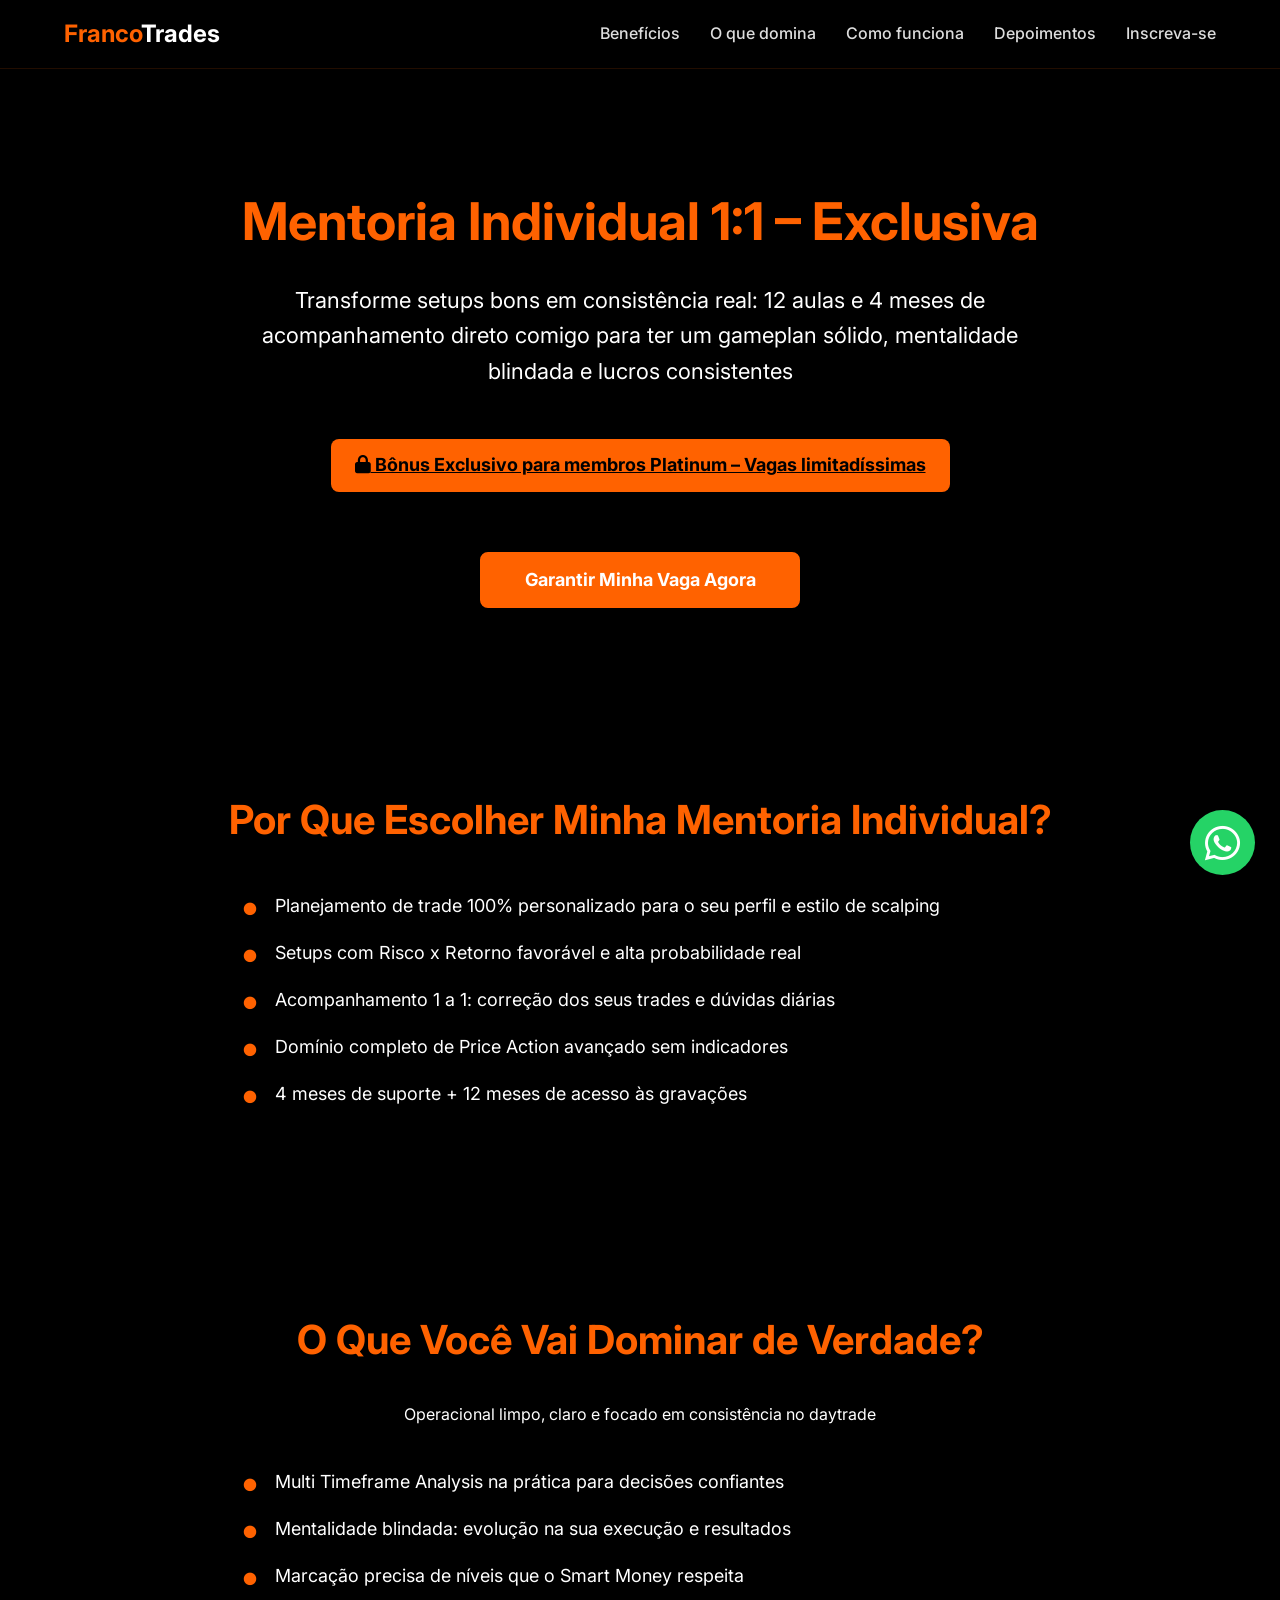
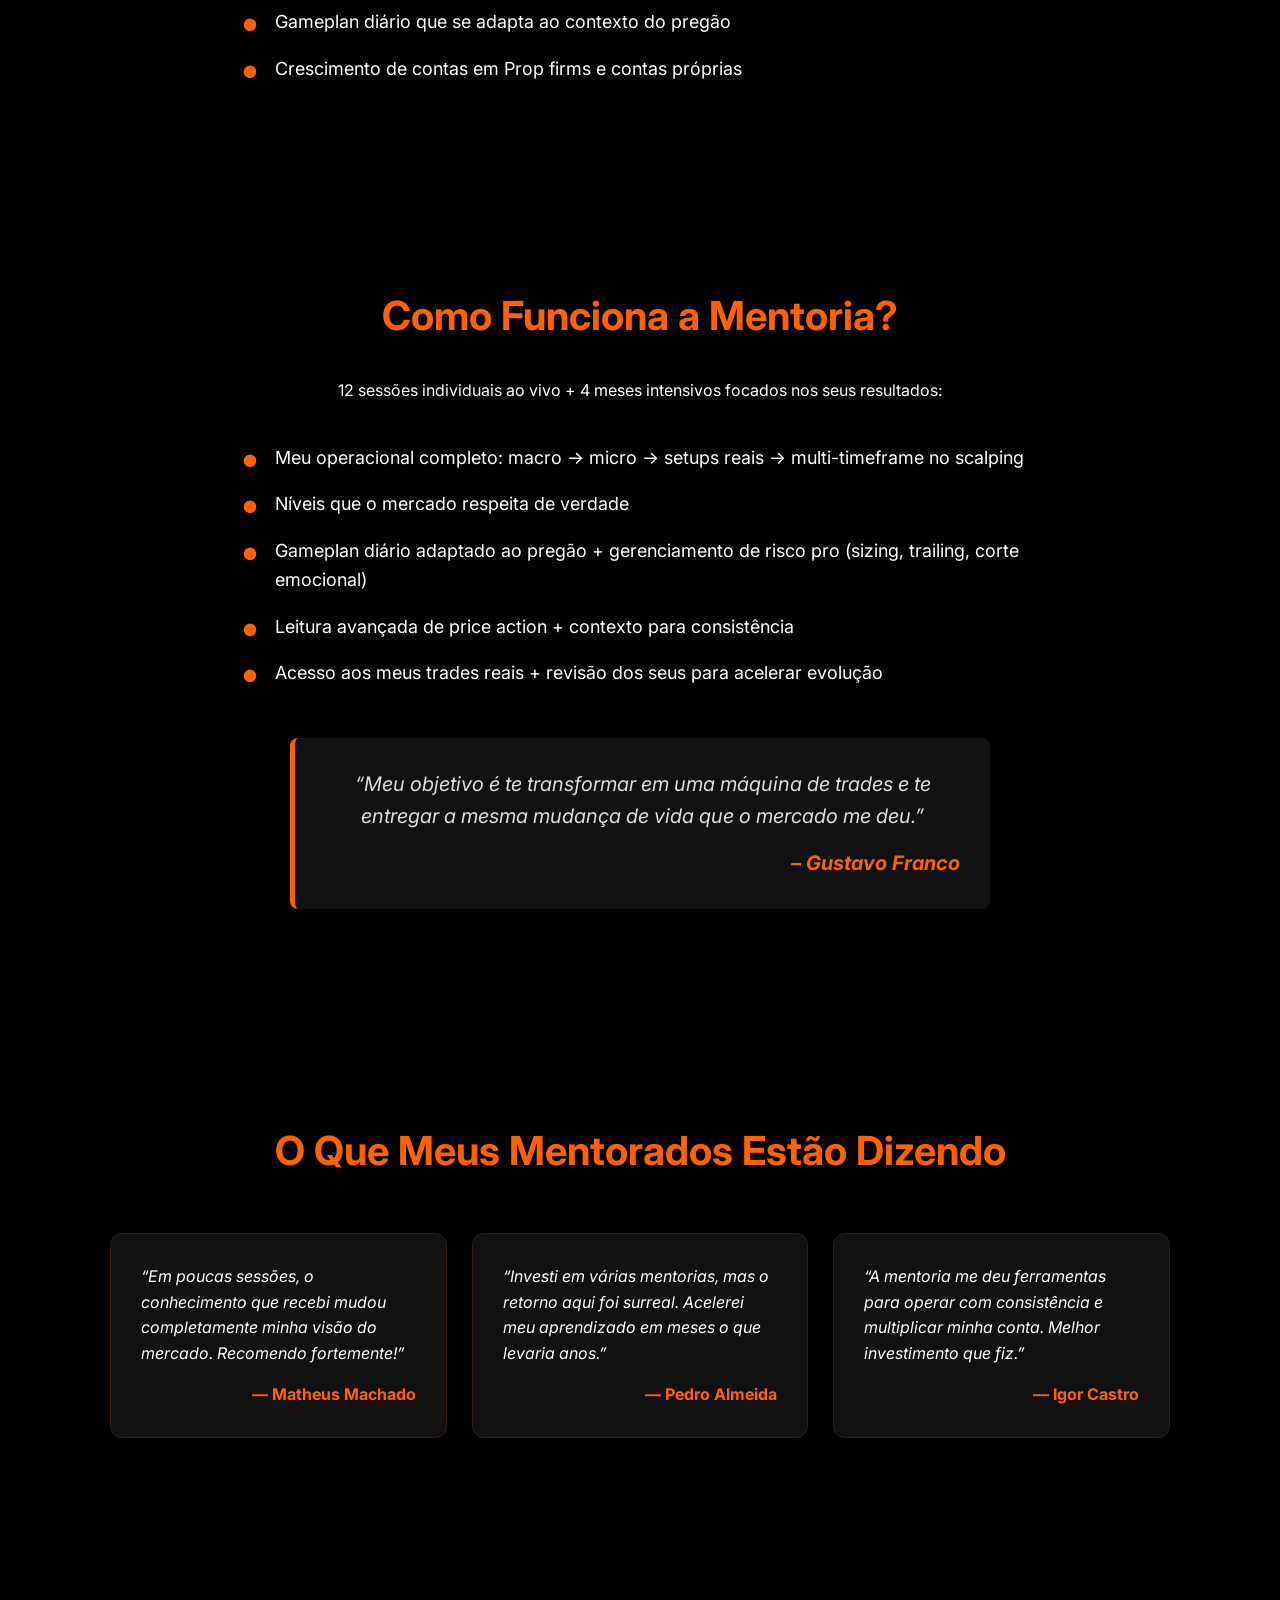
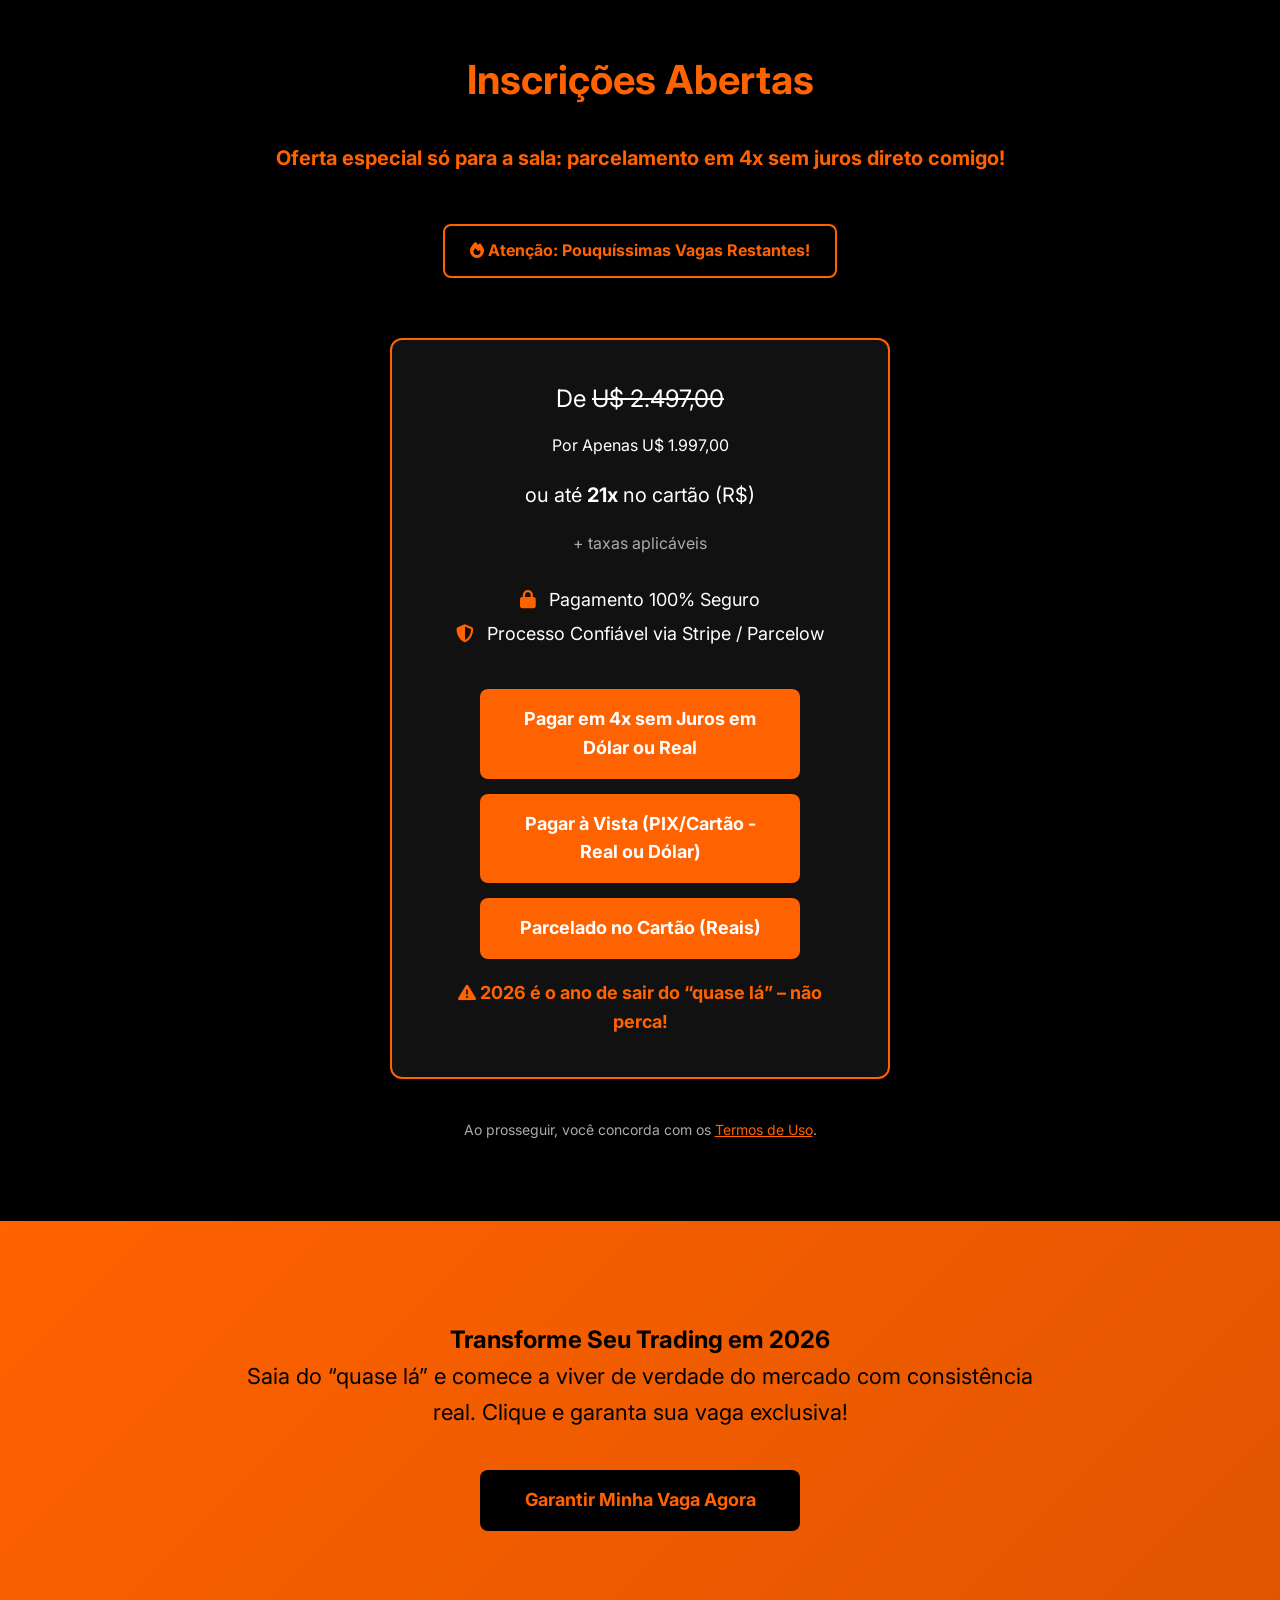
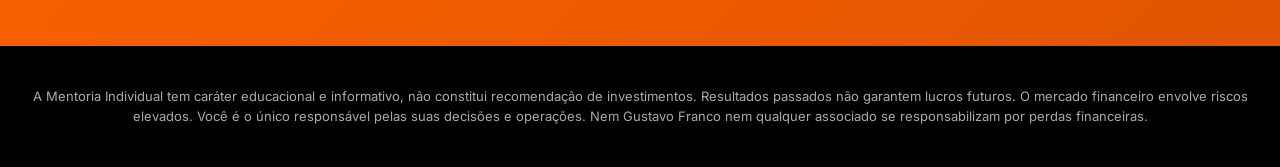
==== commit 31fbc36a: "Add files via upload" ====
--- a/index.html
+++ b/index.html
@@ -378,8 +378,8 @@
            
             <div style="margin-top:40px;">
                 <a href="https://wa.me/5522981448874?text=Ol%C3%A1%2C%20gostaria%20de%20fazer%20o%20pagamento%20da%20Mentoria%20Individual%20em%204x%20sem%20juros!" class="payment-4x">Pagar em 4x sem Juros em Dólar ou Real</a>
-                <a href="https://buy.stripe.com/14AaEWcDg8YW89l5vl77O04" class="payment-button">Pagar à Vista ou Parcelado (Cartão – Real ou Dólar)</a>
-                <a href="https://app.parcelow.com/payment-link/pay/DNA6ryeAj9" class="payment-button">PIX ou Parcelado no Cartão (Reais)</a>
+                <a href="https://buy.stripe.com/14AaEWcDg8YW89l5vl77O04" class="payment-button">Pagar à Vista (PIX/Cartão - Real ou Dólar)</a>
+                <a href="https://app.parcelow.com/payment-link/pay/DNA6ryeAj9" class="payment-button">Parcelado no Cartão (Reais)</a>
             </div>
            
             <div style="margin-top:20px; font-size:18px; color:#ff6200; font-weight:700;">
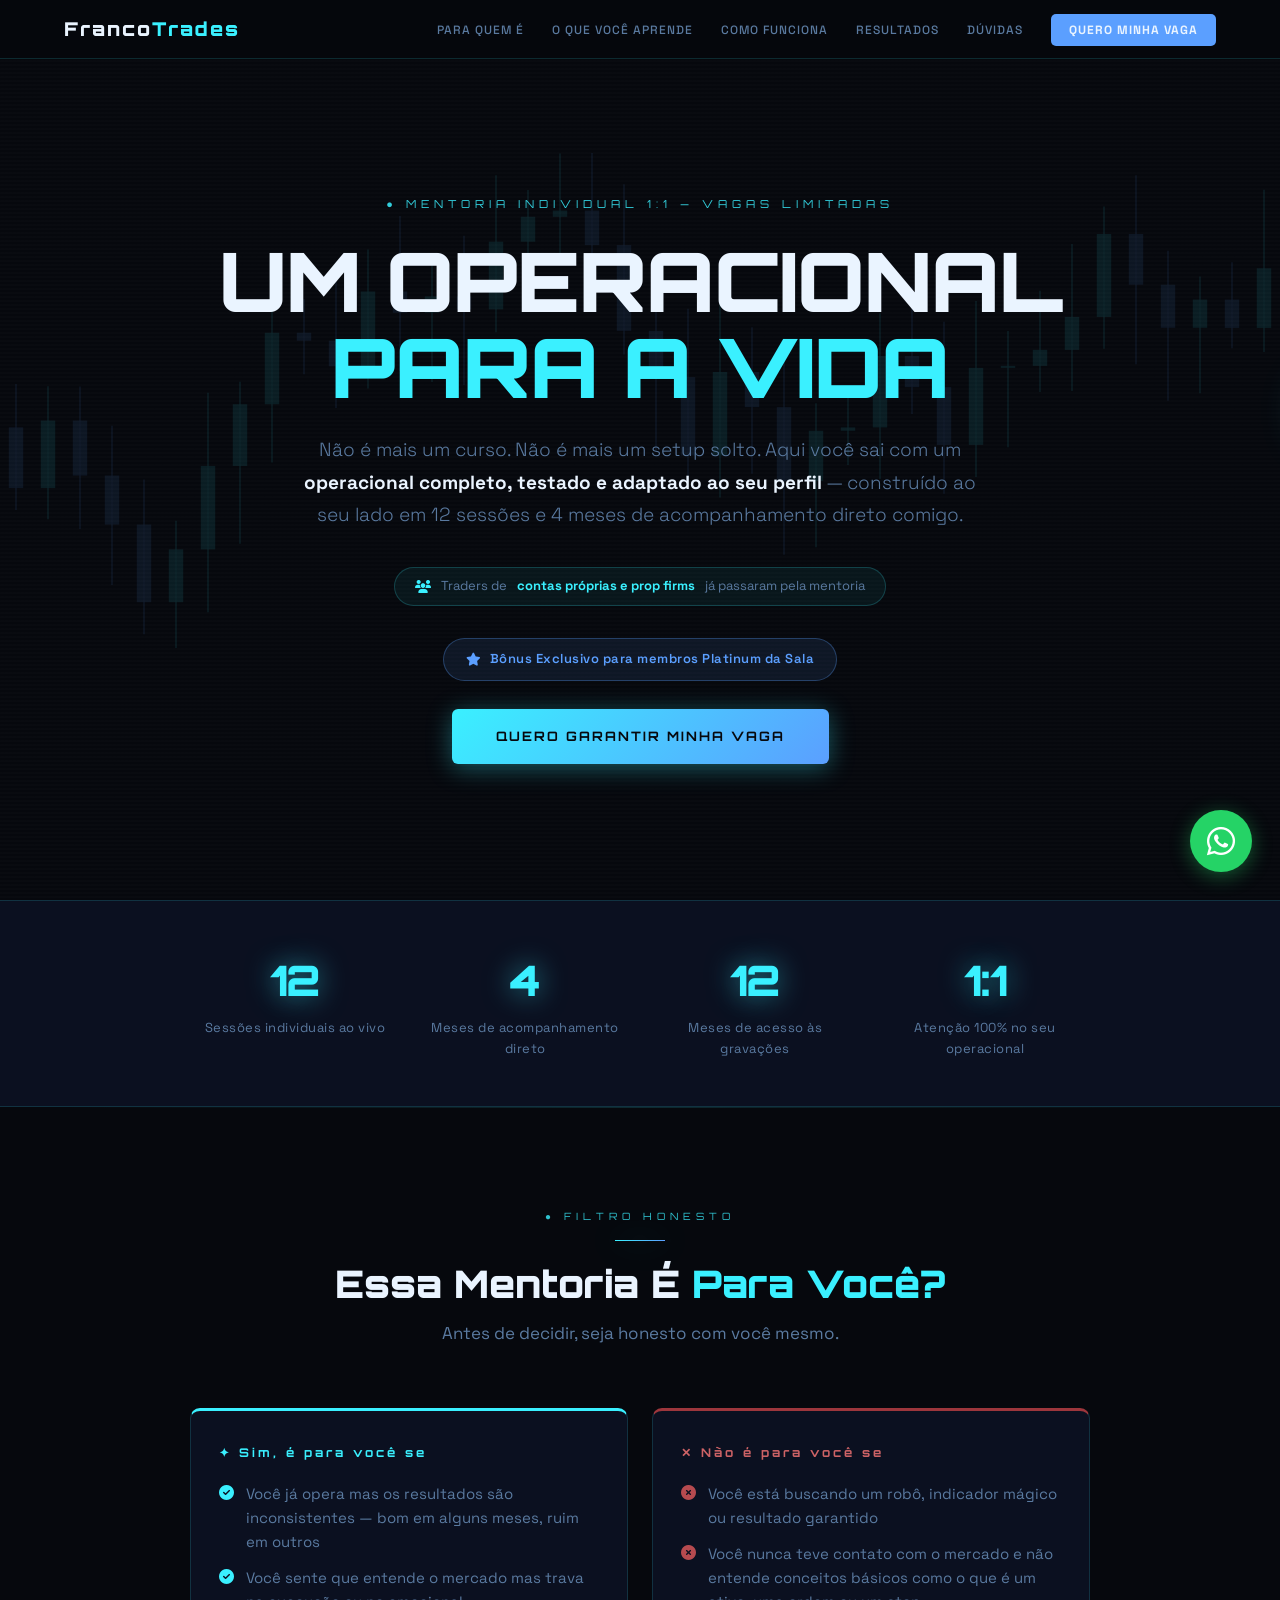
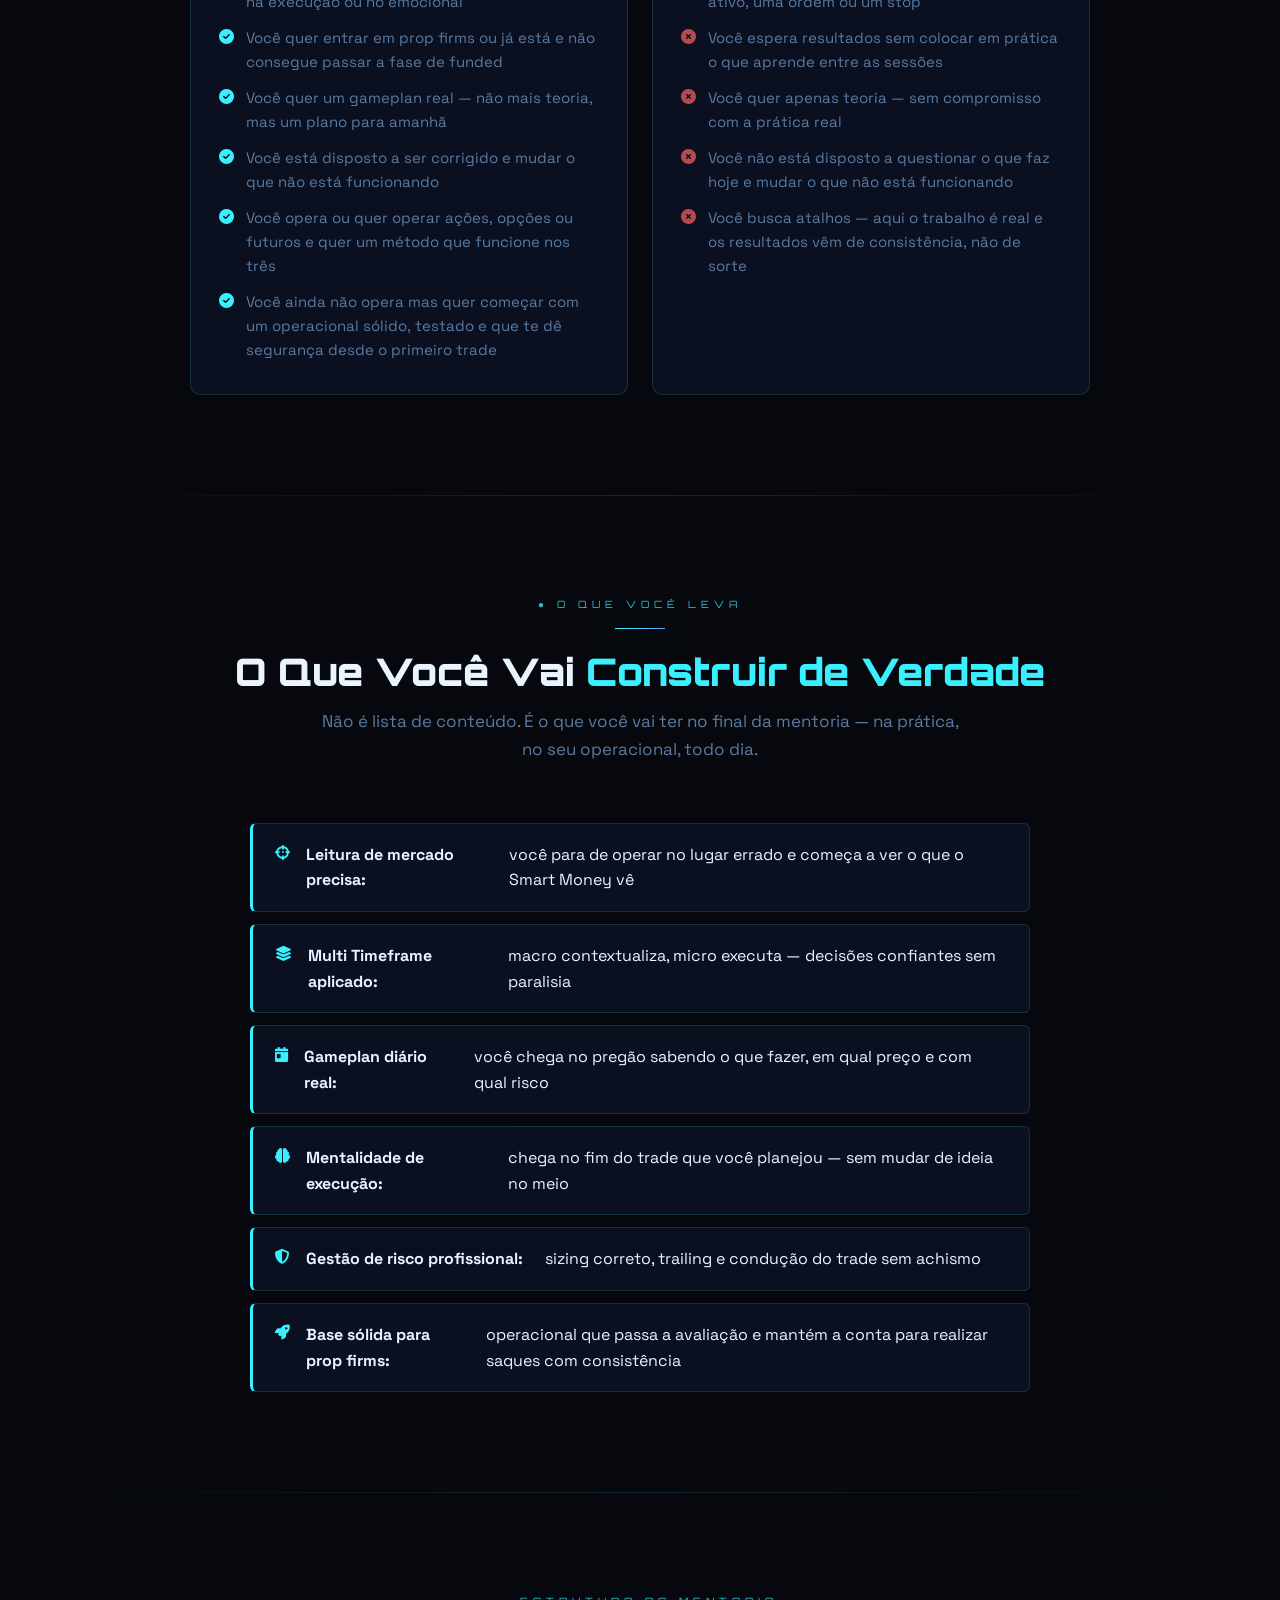
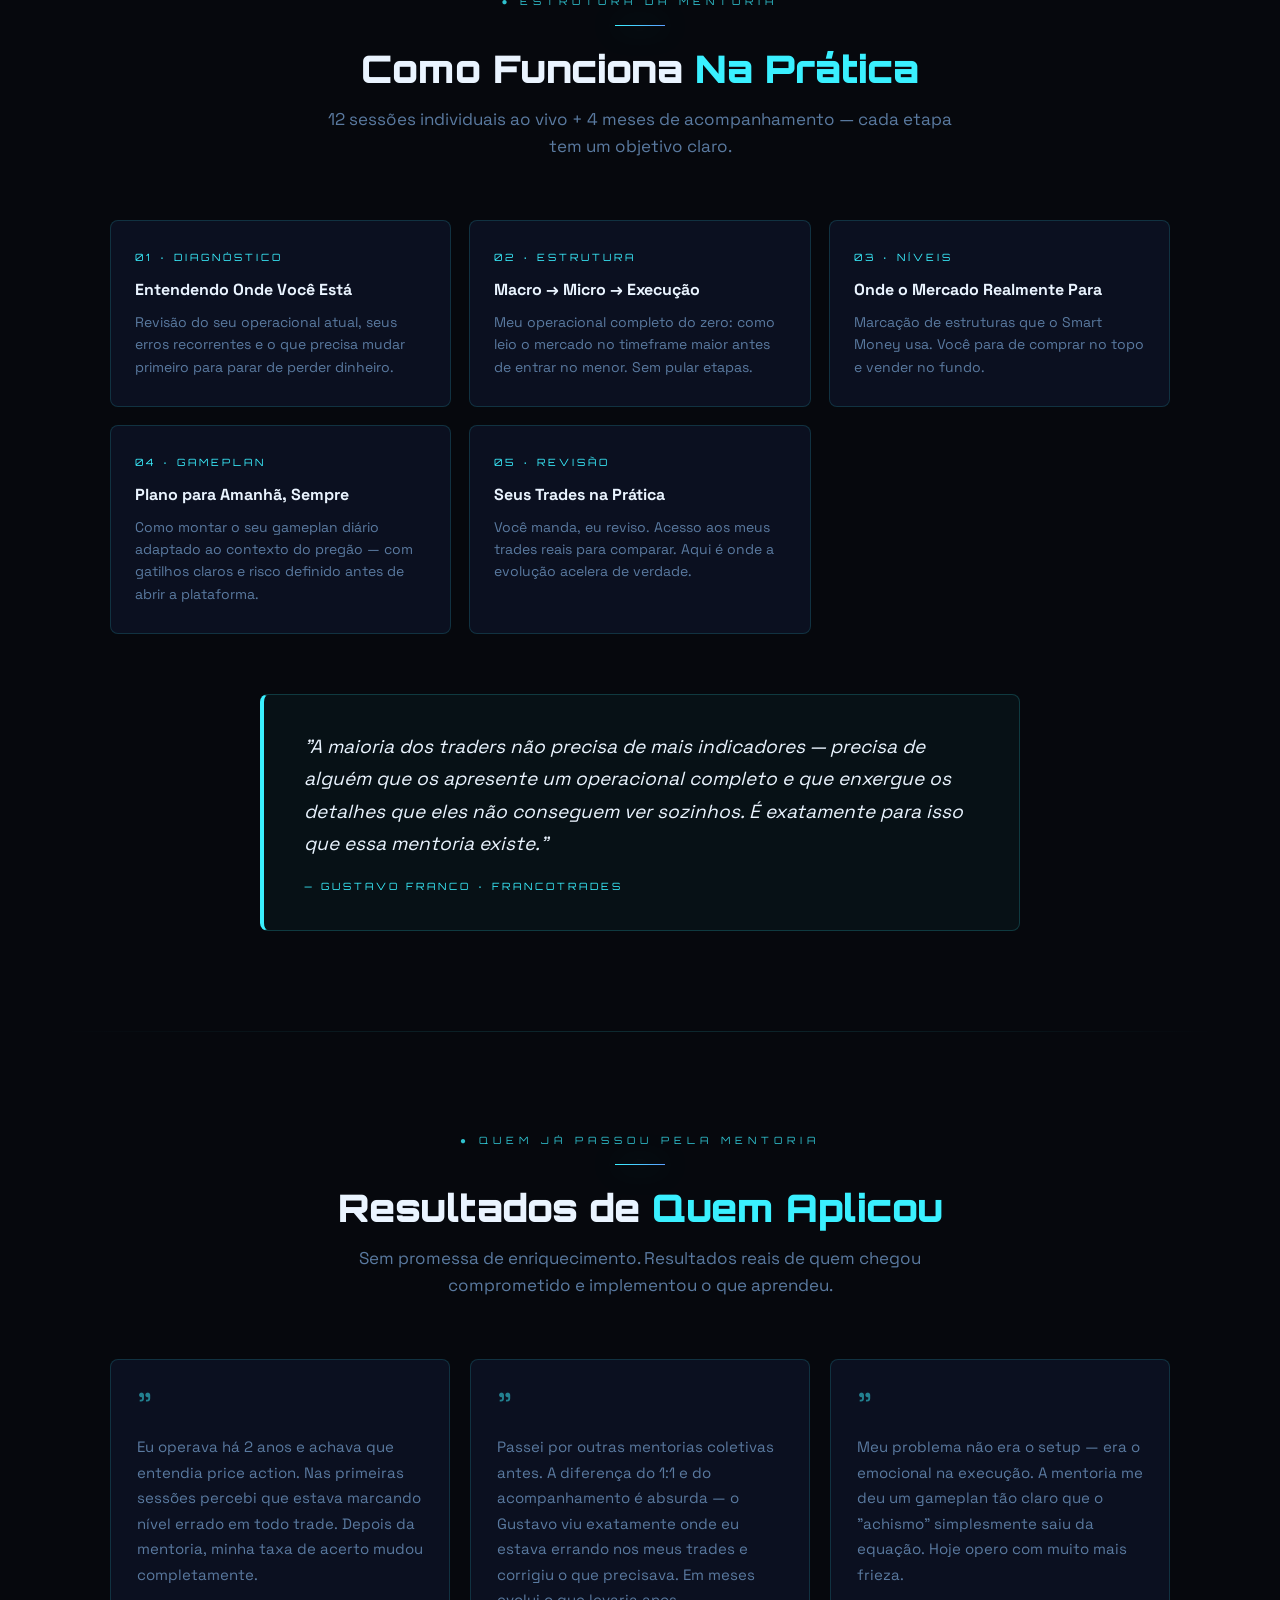
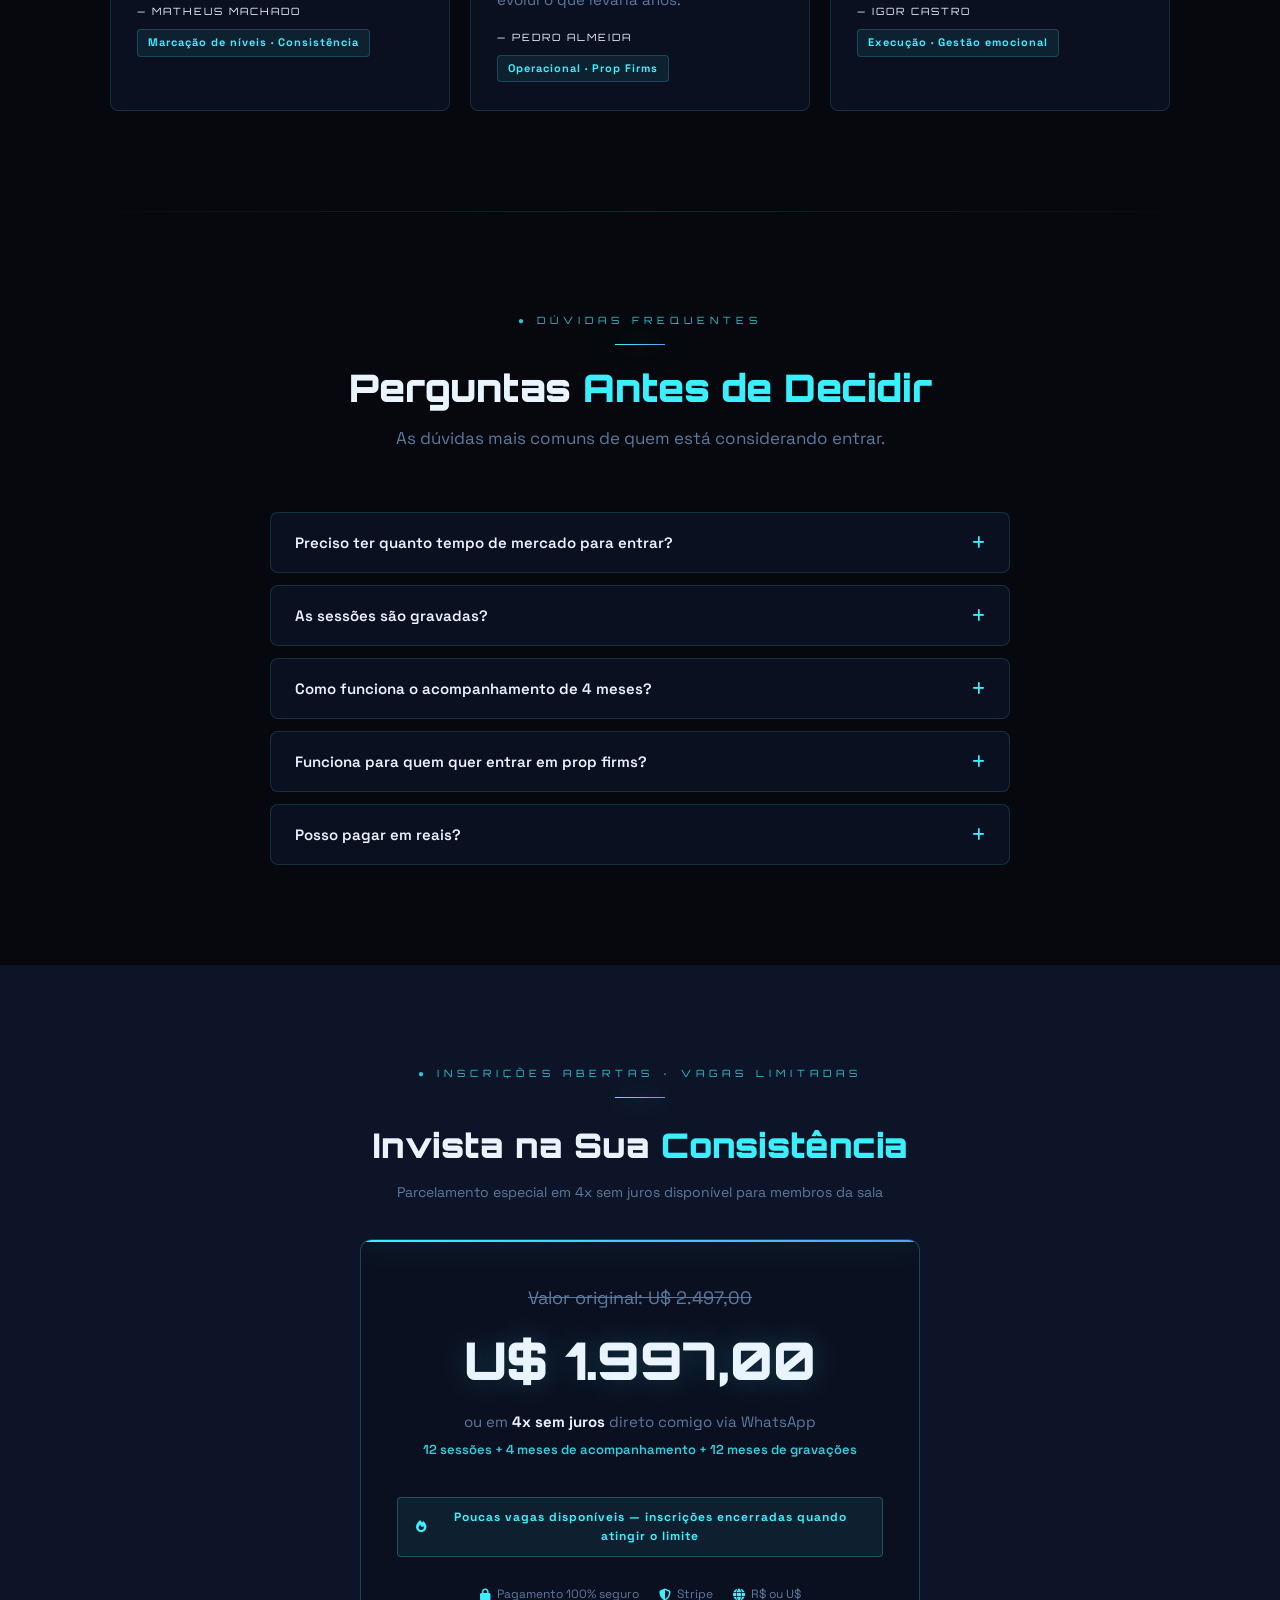
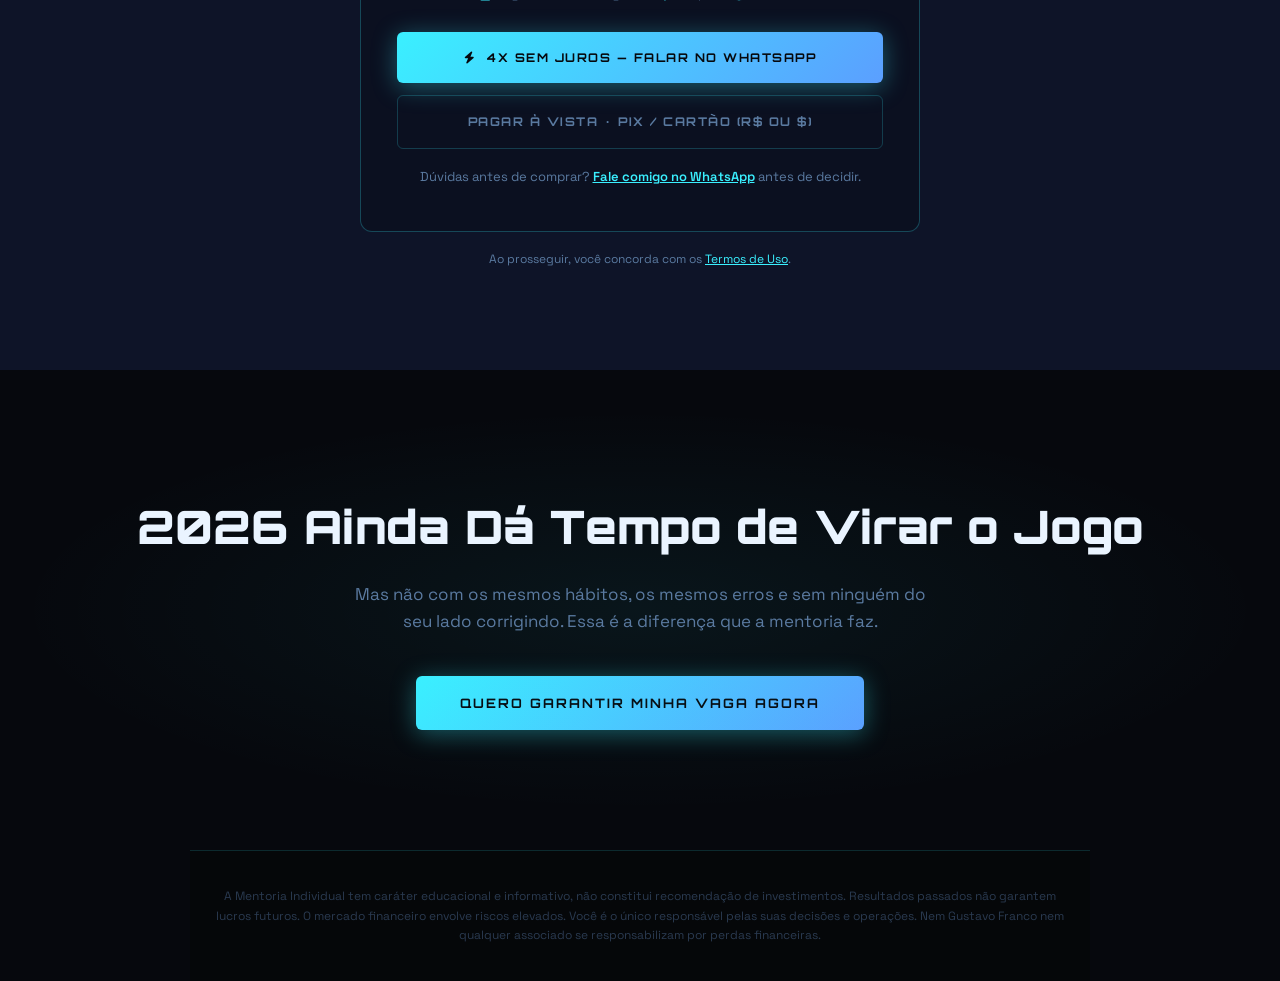
==== commit 136097a2: "Add files via upload" ====
--- a/index.html
+++ b/index.html
@@ -1,420 +1,1118 @@
-<!DOCTYPE html>
-<html lang="pt-BR">
-<head>
-    <meta charset="UTF-8">
-    <meta name="viewport" content="width=device-width, initial-scale=1.0">
-    <title>Mentoria Individual 1:1 – Exclusiva | Gustavo Franco</title>
-    <meta name="description" content="Mentoria Individual 1:1 exclusiva: transforme setups bons em consistência real com gameplan sólido, mentalidade blindada e lucros consistentes. Vagas limitadas!">
-    <meta name="keywords" content="mentoria trading, price action scalping, consistência trading, mentoria Gustavo Franco, prop firms">
-    <link href="https://fonts.googleapis.com/css2?family=Inter:wght@400;500;700&display=swap" rel="stylesheet">
-    <link rel="stylesheet" href="https://cdnjs.cloudflare.com/ajax/libs/font-awesome/6.5.0/css/all.min.css" integrity="sha512-SnH5WK+bZxgPHs44uWIX+LLJAJ9/2PkPKZ5QiAj6Ta86w+fsb2TkcmfRyVX3pBnMFcV7oQPJkl9QevSCWr3W6A==" crossorigin="anonymous" referrerpolicy="no-referrer" />
-    <style>
-        * { margin:0; padding:0; box-sizing:border-box; }
-        body {
-            font-family: 'Inter', sans-serif;
-            line-height: 1.6;
-            color: #fff;
-            background: #000;
-        }
-        /* Navbar Fixa */
-        .navbar {
-            position: fixed;
-            top: 0;
-            left: 0;
-            width: 100%;
-            background: rgba(0,0,0,0.9);
-            backdrop-filter: blur(10px);
-            z-index: 1000;
-            padding: 15px 5%;
-            display: flex;
-            justify-content: space-between;
-            align-items: center;
-            border-bottom: 1px solid #ff620022;
-        }
-        .navbar .logo {
-            font-size: 24px;
-            font-weight: 700;
-            color: #ff6200;
-        }
-        .navbar .logo span { color: #fff; }
-        .navbar ul {
-            list-style: none;
-            display: flex;
-            gap: 30px;
-        }
-        .navbar a {
-            color: #ddd;
-            text-decoration: none;
-            font-weight: 500;
-            transition: color 0.3s;
-        }
-        .navbar a:hover { color: #ff6200; }
-        /* Header */
-        .header {
-            padding: 180px 20px 100px;
-            text-align: center;
-            background: linear-gradient(rgba(0,0,0,0.75), rgba(0,0,0,0.75)), url('https://images.pexels.com/photos/6802048/pexels-photo-6802048.jpeg?auto=compress&cs=tinysrgb&w=1200&h=400&fit=crop');
-            background-size: cover;
-            background-position: center;
-        }
-        .header h1 {
-            font-size: 52px;
-            font-weight: 700;
-            color: #ff6200;
-            margin-bottom: 20px;
-        }
-        .header p {
-            font-size: 22px;
-            max-width: 800px;
-            margin: 0 auto 30px;
-        }
-        .exclusive-badge {
-            background: #ff6200;
-            color: #000;
-            font-weight: 700;
-            padding: 12px 24px;
-            border-radius: 8px;
-            display: inline-block;
-            margin: 20px auto;
-            font-size: 18px;
-            cursor: pointer;
-            transition: all 0.3s;
-        }
-        .exclusive-badge:hover {
-            background: #e05500;
-            transform: translateY(-2px);
-        }
-        /* Botão CTA padrão */
-        .cta-button, .payment-button, .payment-4x {
-            color: white;
-            padding: 16px 32px;
-            border: none;
-            border-radius: 8px;
-            font-size: 18px;
-            font-weight: 700;
-            text-decoration: none;
-            display: block;
-            cursor: pointer;
-            transition: all 0.3s;
-            position: relative;
-            overflow: hidden;
-            margin: 15px auto;
-            max-width: 320px;
-            text-align: center;
-        }
-        .cta-button:hover, .payment-button:hover, .payment-4x:hover {
-            transform: translateY(-3px);
-            box-shadow: 0 10px 20px rgba(0,0,0,0.4);
-        }
-        .cta-button.cta-header {
-            display: block;
-            margin: 40px auto 0;
-            max-width: 320px;
-        }
-        /* Cor branca específica para o botão Garantir Minha Vaga Agora */
-        .cta-button.cta-header-white {
-            color: #fff !important;
-        }
-        /* Urgência no botão principal */
-        .cta-button.urgency-pulse {
-            animation: pulse 2s infinite;
-            border: 2px solid #ff6200;
-            font-weight: 700;
-        }
-        /* Cores específicas */
-        .cta-button, .payment-button, .payment-4x {
-            background: #ff6200;
-        }
-        .payment-4x:hover {
-            background: #e05500;
-        }
-        /* Ripple effect */
-        .cta-button:after, .payment-button:after, .payment-4x:after {
-            content: ''; position: absolute; top: 50%; left: 50%; width: 0; height: 0;
-            background: rgba(255,255,255,0.25); border-radius: 50%; transform: translate(-50%,-50%);
-            transition: width 0.6s, height 0.6s;
-        }
-        .cta-button:hover:after, .payment-button:hover:after, .payment-4x:hover:after { width: 300px; height: 300px; }
-        /* Seções */
-        .section {
-            padding: 80px 20px;
-            max-width: 1100px;
-            margin: 0 auto;
-            text-align: center;
-        }
-        .section h2 {
-            font-size: 40px;
-            color: #ff6200;
-            margin-bottom: 30px;
-            font-weight: 700;
-        }
-        /* Listas com bolinha laranja */
-        ul.check-list {
-            list-style: none;
-            text-align: left;
-            max-width: 800px;
-            margin: 40px auto;
-        }
-        ul.check-list li {
-            font-size: 18px;
-            margin: 18px 0;
-            padding-left: 35px;
-            position: relative;
-            min-height: 28px;
-        }
-        ul.check-list li:before {
-            content: "•";
-            color: #ff6200;
-            position: absolute;
-            left: 0;
-            font-size: 40px;
-            line-height: 1;
-            top: -6px;
-        }
-        /* Depoimentos */
-        .testimonials .grid {
-            display: grid;
-            grid-template-columns: repeat(auto-fit, minmax(320px, 1fr));
-            gap: 25px;
-            margin: 50px 0;
-        }
-        .testimonial {
-            background: #111;
-            padding: 30px;
-            border-radius: 12px;
-            border: 1px solid #ff620022;
-            box-shadow: 0 8px 25px rgba(0,0,0,0.4);
-            text-align: left;
-        }
-        .testimonial p { font-style: italic; margin-bottom: 15px; }
-        .testimonial .author {
-            color: #ff6200;
-            font-weight: 700;
-            text-align: right;
-        }
-        /* Preço e Urgência */
-        .price-box {
-            background: #111;
-            padding: 40px;
-            border-radius: 12px;
-            max-width: 500px;
-            margin: 40px auto;
-            border: 2px solid #ff6200;
-        }
-        .price del { color: #aaa; font-size: 28px; }
-        .price .current { font-size: 48px; font-weight: 800; color: #ff6200; }
-        .urgency-pulse {
-            animation: pulse 2s infinite;
-            border: 2px solid #ff6200;
-            border-radius: 8px;
-            padding: 12px 25px;
-            display: inline-block;
-            margin: 20px 0;
-            font-weight: 700;
-            color: #ff6200;
-        }
-        @keyframes pulse { 0% { box-shadow: 0 0 0 0 rgba(255,98,0,0.7); } 70% { box-shadow: 0 0 0 15px rgba(255,98,0,0); } 100% { box-shadow: 0 0 0 0 rgba(255,98,0,0); } }
-        /* WhatsApp Floating */
-        .whatsapp-float {
-            position: fixed;
-            bottom: 25px;
-            right: 25px;
-            background: #25D366;
-            width: 65px;
-            height: 65px;
-            border-radius: 50%;
-            text-align: center;
-            font-size: 40px;
-            box-shadow: 0 5px 15px rgba(0,0,0,0.4);
-            z-index: 999;
-            display: flex;
-            align-items: center;
-            justify-content: center;
-            color: white !important;
-            text-decoration: none;
-            transition: all 0.3s;
-        }
-        .whatsapp-float:hover { transform: scale(1.1); background: #20b358; }
-        .whatsapp-float i { line-height: 1; }
-        /* CTA Final */
-        .cta-section {
-            background: linear-gradient(135deg, #ff6200, #e05500);
-            color: #000;
-            padding: 100px 20px;
-        }
-        .cta-section h2 {
-            color: #000;
-            text-align: center;
-        }
-        .cta-section .cta-final-button {
-            background: #000;
-            color: #ff6200;
-        }
-        .cta-section .cta-final-button:hover { background: #222; }
-        .cta-section p {
-            font-size: 22px;
-            max-width: 800px;
-            margin: 0 auto 40px;
-            text-align: center;
-        }
-        /* Disclaimer */
-        .disclaimer {
-            font-size: 13px;
-            color: #aaa;
-            text-align: center;
-            padding: 40px 20px;
-            background: #000;
-        }
-        /* Responsividade */
-        @media (max-width: 768px) {
-            .header { padding: 140px 15px 80px; }
-            .header h1 { font-size: 38px; }
-            .header p { font-size: 18px; }
-            .navbar ul { gap: 15px; font-size: 14px; flex-wrap: wrap; justify-content: center; }
-            .section h2 { font-size: 32px; }
-            .price .current { font-size: 38px; }
-            .whatsapp-float { width: 55px; height: 55px; font-size: 35px; bottom: 15px; right: 15px; }
-            .cta-button, .payment-button, .payment-4x { max-width: 280px; padding: 14px 24px; font-size: 16px; }
-            ul.check-list li { font-size: 16px; padding-left: 30px; }
-            ul.check-list li:before { font-size: 36px; top: -8px; }
-        }
-    </style>
-</head>
-<body>
-    <!-- Navbar Fixa -->
-    <nav class="navbar">
-        <div class="logo">Franco<span>Trades</span></div>
-        <ul>
-            <li><a href="#benefits">Benefícios</a></li>
-            <li><a href="#learn">O que domina</a></li>
-            <li><a href="#how">Como funciona</a></li>
-            <li><a href="#testimonials">Depoimentos</a></li>
-            <li><a href="#open-enrollment">Inscreva-se</a></li>
-        </ul>
-    </nav>
-    <!-- Header -->
-    <section class="header">
-        <h1>Mentoria Individual 1:1 – Exclusiva</h1>
-        <p>Transforme setups bons em consistência real: 12 aulas e 4 meses de acompanhamento direto comigo para ter um gameplan sólido, mentalidade blindada e lucros consistentes</p>
-        <a href="https://wa.me/5522981448874?text=Ol%C3%A1%2C%20gostaria%20de%20fazer%20o%20pagamento%20da%20Mentoria%20Individual%20em%204x%20sem%20juros!" class="exclusive-badge"><i class="fas fa-lock"></i> Bônus Exclusivo para membros Platinum – Vagas limitadíssimas</a>
-        <a href="#open-enrollment" class="cta-button cta-header urgency-pulse cta-header-white">Garantir Minha Vaga Agora</a>
-    </section>
-    <!-- Por Que Escolher -->
-    <section class="section" id="benefits">
-        <h2>Por Que Escolher Minha Mentoria Individual?</h2>
-        <ul class="check-list">
-            <li>Planejamento de trade 100% personalizado para o seu perfil e estilo de scalping</li>
-            <li>Setups com Risco x Retorno favorável e alta probabilidade real</li>
-            <li>Acompanhamento 1 a 1: correção dos seus trades e dúvidas diárias</li>
-            <li>Domínio completo de Price Action avançado sem indicadores</li>
-            <li>4 meses de suporte + 12 meses de acesso às gravações</li>
-        </ul>
-    </section>
-    <!-- O Que Você Vai Dominar -->
-    <section class="section" id="learn">
-        <h2>O Que Você Vai Dominar de Verdade?</h2>
-        <p>Operacional limpo, claro e focado em consistência no daytrade</p>
-        <ul class="check-list">
-            <li>Multi Timeframe Analysis na prática para decisões confiantes</li>
-            <li>Mentalidade blindada: evolução na sua execução e resultados</li>
-            <li>Marcação precisa de níveis que o Smart Money respeita</li>
-            <li>Gameplan diário que se adapta ao contexto do pregão</li>
-            <li>Crescimento de contas em Prop firms e contas próprias</li>
-        </ul>
-    </section>
-    <!-- Como Funciona -->
-    <section class="section" id="how">
-        <h2>Como Funciona a Mentoria?</h2>
-        <p>12 sessões individuais ao vivo + 4 meses intensivos focados nos seus resultados:</p>
-        <ul class="check-list">
-            <li>Meu operacional completo: macro → micro → setups reais → multi-timeframe no scalping</li>
-            <li>Níveis que o mercado respeita de verdade</li>
-            <li>Gameplan diário adaptado ao pregão + gerenciamento de risco pro (sizing, trailing, corte emocional)</li>
-            <li>Leitura avançada de price action + contexto para consistência</li>
-            <li>Acesso aos meus trades reais + revisão dos seus para acelerar evolução</li>
-        </ul>
-        <div style="max-width:700px; margin:50px auto; font-style:italic; font-size:20px; color:#ddd; background:#111; padding:30px; border-left:5px solid #ff6200; border-radius:8px;">
-            “Meu objetivo é te transformar em uma máquina de trades e te entregar a mesma mudança de vida que o mercado me deu.”
-            <div style="text-align:right; font-weight:700; color:#ff6200; margin-top:15px;">– Gustavo Franco</div>
-        </div>
-    </section>
-    <!-- Depoimentos -->
-    <section class="section testimonials" id="testimonials">
-        <h2>O Que Meus Mentorados Estão Dizendo</h2>
-        <div class="grid">
-            <div class="testimonial">
-                <p>“Em poucas sessões, o conhecimento que recebi mudou completamente minha visão do mercado. Recomendo fortemente!”</p>
-                <div class="author">— Matheus Machado</div>
-            </div>
-            <div class="testimonial">
-                <p>“Investi em várias mentorias, mas o retorno aqui foi surreal. Acelerei meu aprendizado em meses o que levaria anos.”</p>
-                <div class="author">— Pedro Almeida</div>
-            </div>
-            <div class="testimonial">
-                <p>“A mentoria me deu ferramentas para operar com consistência e multiplicar minha conta. Melhor investimento que fiz.”</p>
-                <div class="author">— Igor Castro</div>
-            </div>
-        </div>
-    </section>
-    <!-- Inscrições Abertas -->
-    <section class="section" id="open-enrollment">
-        <h2>Inscrições Abertas</h2>
-        <p style="font-size:20px; margin-bottom:30px; color:#ff6200; font-weight:700;">
-            Oferta especial só para a sala: parcelamento em 4x sem juros direto comigo!
-        </p>
-       
-        <div class="urgency-pulse"><i class="fas fa-fire"></i> Atenção: Pouquíssimas Vagas Restantes!</div>
-       
-        <div class="price-box">
-            <div style="font-size:24px; margin-bottom:15px;">De <del>U$ 2.497,00</del></div>
-            <div class="current">Por Apenas U$ 1.997,00</div>
-            <div style="margin:20px 0; font-size:20px;">ou até <strong>21x</strong> no cartão (R$)</div>
-            <div style="font-size:16px; color:#aaa;">+ taxas aplicáveis</div>
-           
-            <div style="margin:30px 0; font-size:18px;">
-                <i class="fas fa-lock" style="color:#ff6200; margin-right:8px;"></i> Pagamento 100% Seguro
-                <br><i class="fas fa-shield-alt" style="color:#ff6200; margin-right:8px; margin-top:10px;"></i> Processo Confiável via Stripe / Parcelow
-            </div>
-           
-            <div style="margin-top:40px;">
-                <a href="https://wa.me/5522981448874?text=Ol%C3%A1%2C%20gostaria%20de%20fazer%20o%20pagamento%20da%20Mentoria%20Individual%20em%204x%20sem%20juros!" class="payment-4x">Pagar em 4x sem Juros em Dólar ou Real</a>
-                <a href="https://buy.stripe.com/14AaEWcDg8YW89l5vl77O04" class="payment-button">Pagar à Vista (PIX/Cartão - Real ou Dólar)</a>
-                <a href="https://app.parcelow.com/payment-link/pay/DNA6ryeAj9" class="payment-button">Parcelado no Cartão (Reais)</a>
-            </div>
-           
-            <div style="margin-top:20px; font-size:18px; color:#ff6200; font-weight:700;">
-                <i class="fas fa-exclamation-triangle"></i> 2026 é o ano de sair do “quase lá” – não perca!
-            </div>
-        </div>
-       
-        <p style="font-size:14px; color:#aaa; margin-top:20px;">
-            Ao prosseguir, você concorda com os <a href="https://francotrades.github.io/termos-de-uso/" target="_blank" style="color:#ff6200;">Termos de Uso</a>.
-        </p>
-    </section>
-    <!-- CTA Final -->
-    <section class="cta-section">
-        <h2>Transforme Seu Trading em 2026</h2>
-        <p>Saia do “quase lá” e comece a viver de verdade do mercado com consistência real. Clique e garanta sua vaga exclusiva!</p>
-        <a href="#open-enrollment" class="cta-button cta-final-button">Garantir Minha Vaga Agora</a>
-    </section>
-    <!-- Disclaimer -->
-    <section class="disclaimer">
-        A Mentoria Individual tem caráter educacional e informativo, não constitui recomendação de investimentos. Resultados passados não garantem lucros futuros. O mercado financeiro envolve riscos elevados. Você é o único responsável pelas suas decisões e operações. Nem Gustavo Franco nem qualquer associado se responsabilizam por perdas financeiras.
-    </section>
-    <!-- WhatsApp Floating -->
-    <a href="https://wa.me/5522981448874?text=Ol%C3%A1%20Gustavo!%20Tenho%20interesse%20na%20Mentoria%20Individual.%20Pode%20me%20ajudar?" class="whatsapp-float" target="_blank">
-        <i class="fab fa-whatsapp"></i>
-    </a>
-    <script>
-        // Scroll suave para seções
-        document.querySelectorAll('a[href^="#"]').forEach(anchor => {
-            anchor.addEventListener('click', function(e) {
-                e.preventDefault();
-                document.querySelector(this.getAttribute('href')).scrollIntoView({
-                    behavior: 'smooth'
-                });
-            });
-        });
-    </script>
-</body>
-</html>+<!DOCTYPE html>
+<html lang="pt-BR">
+<head>
+    <meta charset="UTF-8">
+    <meta name="viewport" content="width=device-width, initial-scale=1.0">
+    <title>Mentoria 1:1 com Gustavo Franco | Price Action Real, Consistência Real</title>
+    <meta name="description" content="12 sessões individuais + 4 meses de acompanhamento direto com Gustavo Franco. Pare de operar no lugar errado e comece a lucrar com consistência real no daytrade.">
+    <link href="https://fonts.googleapis.com/css2?family=Orbitron:wght@400;700;900&family=Space+Grotesk:wght@300;400;500;700&display=swap" rel="stylesheet">
+    <link rel="stylesheet" href="https://cdnjs.cloudflare.com/ajax/libs/font-awesome/6.5.0/css/all.min.css" crossorigin="anonymous" referrerpolicy="no-referrer" />
+    <style>
+        :root {
+            --bg-deep:    #06080d;
+            --bg-card:    #0b1020;
+            --bg-mid:     #0e1428;
+            --cyan:       #3af0ff;
+            --blue:       #5b9fff;
+            --blue-dark:  #2b6fd4;
+            --white:      #eaf4ff;
+            --muted:      #5a7aa0;
+            --border:     rgba(58,240,255,0.15);
+            --glow-cyan:  0 0 28px rgba(58,240,255,0.55);
+            --glow-blue:  0 0 28px rgba(91,159,255,0.55);
+        }
+        * { margin:0; padding:0; box-sizing:border-box; }
+        html { scroll-behavior: smooth; }
+        body {
+            font-family: 'Space Grotesk', sans-serif;
+            background: var(--bg-deep);
+            color: var(--white);
+            line-height: 1.6;
+            overflow-x: hidden;
+        }
+
+        /* ─── NAVBAR ─────────────────────────────── */
+        .navbar {
+            position: fixed;
+            top: 0; left: 0; width: 100%;
+            background: rgba(6,8,13,0.94);
+            backdrop-filter: blur(16px);
+            z-index: 1000;
+            padding: 14px 5%;
+            display: flex;
+            justify-content: space-between;
+            align-items: center;
+            border-bottom: 1px solid var(--border);
+        }
+        .navbar .logo {
+            font-family: 'Orbitron', monospace;
+            font-size: 19px;
+            font-weight: 900;
+            letter-spacing: 2px;
+            color: var(--white);
+        }
+        .navbar .logo span { color: var(--cyan); }
+        .navbar ul { list-style: none; display: flex; gap: 28px; align-items: center; }
+        .navbar a {
+            color: var(--muted);
+            text-decoration: none;
+            font-size: 12px;
+            font-weight: 500;
+            letter-spacing: 1px;
+            text-transform: uppercase;
+            transition: color 0.3s;
+        }
+        .navbar a:hover { color: var(--white); }
+        .navbar .nav-cta {
+            background: var(--blue);
+            color: var(--white) !important;
+            padding: 8px 18px;
+            border-radius: 5px;
+            font-weight: 700;
+            transition: background 0.3s, box-shadow 0.3s !important;
+        }
+        .navbar .nav-cta:hover { background: var(--cyan); color: #06080d !important; box-shadow: var(--glow-cyan); }
+
+        /* ─── HERO ───────────────────────────────── */
+        .hero {
+            min-height: 100vh;
+            display: flex;
+            flex-direction: column;
+            align-items: center;
+            justify-content: center;
+            text-align: center;
+            padding: 160px 20px 100px;
+            position: relative;
+            overflow: hidden;
+        }
+        .hero-bg-canvas { position: absolute; inset: 0; z-index: 0; opacity: 0.12; pointer-events: none; }
+        .hero::before {
+            content: '';
+            position: absolute; inset: 0;
+            background: repeating-linear-gradient(0deg, transparent, transparent 2px, rgba(255,255,255,0.012) 2px, rgba(255,255,255,0.012) 4px);
+            z-index: 1; pointer-events: none;
+        }
+        .hero-content { position: relative; z-index: 2; max-width: 860px; }
+
+        .hero-eyebrow {
+            font-family: 'Orbitron', monospace;
+            font-size: 11px;
+            letter-spacing: 5px;
+            color: var(--cyan);
+            text-transform: uppercase;
+            margin-bottom: 24px;
+            opacity: 0.85;
+        }
+        .hero h1 {
+            font-family: 'Orbitron', monospace;
+            font-size: clamp(38px, 7vw, 82px);
+            font-weight: 900;
+            line-height: 1.05;
+            letter-spacing: -1px;
+            margin-bottom: 12px;
+        }
+        .hero h1 .line1 { display: block; color: var(--white); animation: glowWhite 3s ease-in-out infinite alternate; }
+        .hero h1 .line2 { display: block; color: var(--cyan); animation: glowCyan 3s ease-in-out infinite alternate; }
+        @keyframes glowWhite {
+            from { text-shadow: 0 0 30px rgba(255,255,255,0.08); }
+            to   { text-shadow: 0 0 60px rgba(255,255,255,0.22); }
+        }
+        @keyframes glowCyan {
+            from { text-shadow: 0 0 20px rgba(58,240,255,0.35); }
+            to   { text-shadow: 0 0 60px rgba(58,240,255,0.85); }
+        }
+        .hero-sub {
+            font-size: clamp(16px, 2.2vw, 19px);
+            color: var(--muted);
+            max-width: 700px;
+            margin: 24px auto 16px;
+            font-weight: 300;
+            line-height: 1.7;
+        }
+        .hero-sub strong { color: var(--white); font-weight: 700; }
+
+        /* Pill de prova social no hero */
+        .hero-proof {
+            display: inline-flex;
+            align-items: center;
+            gap: 10px;
+            background: rgba(58,240,255,0.06);
+            border: 1px solid rgba(58,240,255,0.2);
+            border-radius: 100px;
+            padding: 8px 20px;
+            font-size: 13px;
+            color: var(--muted);
+            margin: 20px 0 32px;
+        }
+        .hero-proof strong { color: var(--cyan); }
+
+        .badge-bonus {
+            display: inline-flex;
+            align-items: center;
+            gap: 8px;
+            background: rgba(91,159,255,0.1);
+            border: 1px solid rgba(91,159,255,0.3);
+            color: var(--blue);
+            font-size: 13px;
+            font-weight: 600;
+            letter-spacing: 0.5px;
+            padding: 10px 22px;
+            border-radius: 100px;
+            margin-bottom: 28px;
+            text-decoration: none;
+            transition: all 0.3s;
+            cursor: pointer;
+        }
+        .badge-bonus:hover { background: rgba(91,159,255,0.2); box-shadow: var(--glow-blue); }
+
+        /* Botões */
+        .btn {
+            display: inline-block;
+            padding: 17px 44px;
+            border-radius: 6px;
+            font-family: 'Orbitron', monospace;
+            font-size: 13px;
+            font-weight: 700;
+            letter-spacing: 2px;
+            text-decoration: none;
+            text-transform: uppercase;
+            cursor: pointer;
+            transition: all 0.3s;
+            border: none;
+        }
+        .btn-primary {
+            background: linear-gradient(135deg, var(--cyan), var(--blue));
+            color: #06080d;
+            box-shadow: 0 4px 24px rgba(58,240,255,0.35);
+        }
+        .btn-primary:hover {
+            transform: translateY(-3px);
+            box-shadow: 0 8px 40px rgba(58,240,255,0.65);
+        }
+        .btn-pulse { animation: btnPulse 2.2s infinite; }
+        @keyframes btnPulse {
+            0%,100% { box-shadow: 0 4px 24px rgba(58,240,255,0.35); }
+            50%      { box-shadow: 0 4px 50px rgba(58,240,255,0.8); }
+        }
+
+        /* ─── STATS BAR ──────────────────────────── */
+        .stats-bar {
+            background: var(--bg-card);
+            border-top: 1px solid var(--border);
+            border-bottom: 1px solid var(--border);
+            padding: 36px 20px;
+        }
+        .stats-inner {
+            max-width: 900px;
+            margin: 0 auto;
+            display: grid;
+            grid-template-columns: repeat(auto-fit, minmax(180px, 1fr));
+            gap: 20px;
+            text-align: center;
+        }
+        .stat-item { padding: 10px; }
+        .stat-num {
+            font-family: 'Orbitron', monospace;
+            font-size: clamp(28px, 4vw, 42px);
+            font-weight: 900;
+            color: var(--cyan);
+            text-shadow: var(--glow-cyan);
+            display: block;
+        }
+        .stat-label {
+            font-size: 13px;
+            color: var(--muted);
+            margin-top: 4px;
+            letter-spacing: 0.5px;
+        }
+
+        /* Decorative line */
+        .neon-line {
+            width: 50px; height: 1px;
+            background: linear-gradient(90deg, var(--cyan), var(--blue));
+            margin: 0 auto 20px;
+            box-shadow: var(--glow-cyan);
+        }
+
+        /* ─── SECTION BASE ───────────────────────── */
+        .section { padding: 100px 20px; max-width: 1100px; margin: 0 auto; }
+        .section-inner { text-align: center; }
+        .section-label {
+            font-family: 'Orbitron', monospace;
+            font-size: 10px;
+            letter-spacing: 5px;
+            color: var(--cyan);
+            text-transform: uppercase;
+            margin-bottom: 16px;
+            opacity: 0.8;
+        }
+        .section h2 {
+            font-family: 'Orbitron', monospace;
+            font-size: clamp(22px, 3.5vw, 38px);
+            font-weight: 900;
+            color: var(--white);
+            margin-bottom: 14px;
+            line-height: 1.2;
+        }
+        .section h2 span { color: var(--cyan); }
+        .section-desc { color: var(--muted); font-size: 17px; max-width: 640px; margin: 0 auto 60px; }
+
+        /* ─── PARA QUEM É ────────────────────────── */
+        .forwhom-grid {
+            display: grid;
+            grid-template-columns: 1fr 1fr;
+            gap: 24px;
+            max-width: 900px;
+            margin: 0 auto;
+        }
+        .forwhom-card {
+            background: var(--bg-card);
+            border: 1px solid var(--border);
+            border-radius: 10px;
+            padding: 32px 28px;
+            text-align: left;
+        }
+        .forwhom-card.yes { border-top: 3px solid var(--cyan); }
+        .forwhom-card.no  { border-top: 3px solid rgba(255,80,80,0.6); }
+        .forwhom-card h3 {
+            font-family: 'Orbitron', monospace;
+            font-size: 12px;
+            letter-spacing: 3px;
+            margin-bottom: 20px;
+        }
+        .forwhom-card.yes h3 { color: var(--cyan); }
+        .forwhom-card.no  h3 { color: rgba(255,120,120,0.8); }
+        .forwhom-list { list-style: none; display: flex; flex-direction: column; gap: 12px; }
+        .forwhom-list li { display: flex; align-items: flex-start; gap: 12px; font-size: 15px; color: var(--muted); }
+        .forwhom-list li i { margin-top: 3px; flex-shrink: 0; }
+        .forwhom-card.yes .forwhom-list li i { color: var(--cyan); }
+        .forwhom-card.no  .forwhom-list li i { color: rgba(255,100,100,0.7); }
+
+        /* ─── CHECK LIST ─────────────────────────── */
+        .check-list {
+            list-style: none;
+            text-align: left;
+            max-width: 780px;
+            margin: 0 auto;
+            display: grid;
+            gap: 12px;
+        }
+        .check-list li {
+            display: flex;
+            align-items: flex-start;
+            gap: 16px;
+            background: var(--bg-card);
+            border: 1px solid var(--border);
+            border-left: 3px solid var(--cyan);
+            border-radius: 6px;
+            padding: 18px 22px;
+            font-size: 16px;
+            transition: border-color 0.3s, box-shadow 0.3s;
+        }
+        .check-list li:hover { border-color: var(--cyan); box-shadow: 0 0 16px rgba(58,240,255,0.08); }
+        .check-list li .icon { color: var(--cyan); font-size: 15px; flex-shrink: 0; margin-top: 3px; }
+
+        /* ─── STEPS GRID ─────────────────────────── */
+        .steps-grid {
+            display: grid;
+            grid-template-columns: repeat(auto-fit, minmax(260px, 1fr));
+            gap: 18px;
+        }
+        .step-card {
+            background: var(--bg-card);
+            border: 1px solid var(--border);
+            border-radius: 8px;
+            padding: 28px 24px;
+            text-align: left;
+            transition: border-color 0.3s, transform 0.3s;
+            position: relative;
+            overflow: hidden;
+        }
+        .step-card::after {
+            content: '';
+            position: absolute;
+            top: 0; left: 0;
+            width: 100%; height: 2px;
+            background: linear-gradient(90deg, var(--cyan), var(--blue));
+            opacity: 0;
+            transition: opacity 0.3s;
+        }
+        .step-card:hover { border-color: rgba(58,240,255,0.3); transform: translateY(-4px); }
+        .step-card:hover::after { opacity: 1; }
+        .step-num { font-family: 'Orbitron', monospace; font-size: 10px; color: var(--cyan); letter-spacing: 3px; margin-bottom: 12px; }
+        .step-card h3 { font-size: 16px; font-weight: 700; color: var(--white); margin-bottom: 8px; }
+        .step-card p { font-size: 14px; color: var(--muted); line-height: 1.6; }
+
+        /* ─── QUOTE ──────────────────────────────── */
+        .quote-block {
+            max-width: 760px;
+            margin: 60px auto 0;
+            background: rgba(58,240,255,0.04);
+            border: 1px solid rgba(58,240,255,0.18);
+            border-left: 4px solid var(--cyan);
+            border-radius: 8px;
+            padding: 36px 40px;
+            text-align: left;
+        }
+        .quote-block p { font-size: 19px; font-style: italic; color: var(--white); line-height: 1.7; margin-bottom: 18px; }
+        .quote-author { font-family: 'Orbitron', monospace; font-size: 10px; color: var(--cyan); letter-spacing: 3px; }
+
+        /* ─── TESTIMONIALS ───────────────────────── */
+        .testimonials-grid {
+            display: grid;
+            grid-template-columns: repeat(auto-fit, minmax(300px, 1fr));
+            gap: 20px;
+        }
+        .testimonial {
+            background: var(--bg-card);
+            border: 1px solid var(--border);
+            border-radius: 8px;
+            padding: 28px 26px;
+            text-align: left;
+            transition: border-color 0.3s;
+        }
+        .testimonial:hover { border-color: rgba(58,240,255,0.3); }
+        .testimonial .quote-mark { font-size: 36px; color: var(--cyan); line-height: 1; margin-bottom: 10px; opacity: 0.5; }
+        .testimonial p { font-size: 15px; color: var(--muted); line-height: 1.7; margin-bottom: 16px; }
+        .testimonial .author { font-family: 'Orbitron', monospace; font-size: 10px; color: var(--white); letter-spacing: 2px; }
+        .testimonial .result-tag {
+            display: inline-block;
+            background: rgba(58,240,255,0.08);
+            border: 1px solid rgba(58,240,255,0.2);
+            color: var(--cyan);
+            font-size: 11px;
+            font-weight: 700;
+            padding: 4px 10px;
+            border-radius: 4px;
+            margin-top: 10px;
+            letter-spacing: 1px;
+        }
+
+        /* ─── SEPARATOR ──────────────────────────── */
+        .section-sep {
+            border: none; height: 1px;
+            background: linear-gradient(90deg, transparent, var(--border), transparent);
+            margin: 0 5%;
+        }
+
+        /* ─── FAQ ────────────────────────────────── */
+        .faq-list { max-width: 740px; margin: 0 auto; display: flex; flex-direction: column; gap: 12px; }
+        .faq-item {
+            background: var(--bg-card);
+            border: 1px solid var(--border);
+            border-radius: 8px;
+            overflow: hidden;
+        }
+        .faq-q {
+            width: 100%;
+            background: none;
+            border: none;
+            text-align: left;
+            padding: 20px 24px;
+            font-family: 'Space Grotesk', sans-serif;
+            font-size: 15px;
+            font-weight: 600;
+            color: var(--white);
+            cursor: pointer;
+            display: flex;
+            justify-content: space-between;
+            align-items: center;
+            gap: 12px;
+            transition: color 0.3s;
+        }
+        .faq-q:hover { color: var(--cyan); }
+        .faq-q i { color: var(--cyan); font-size: 14px; transition: transform 0.3s; flex-shrink: 0; }
+        .faq-q.open i { transform: rotate(45deg); }
+        .faq-a {
+            max-height: 0;
+            overflow: hidden;
+            transition: max-height 0.35s ease, padding 0.3s;
+            font-size: 15px;
+            color: var(--muted);
+            line-height: 1.7;
+            padding: 0 24px;
+        }
+        .faq-a.open { max-height: 200px; padding: 0 24px 20px; }
+
+        /* ─── PRICE SECTION ──────────────────────── */
+        .pricing-wrap { background: var(--bg-mid); padding: 100px 20px; }
+        .pricing-inner { max-width: 560px; margin: 0 auto; text-align: center; }
+        .pricing-inner h2 {
+            font-family: 'Orbitron', monospace;
+            font-size: clamp(20px, 3.5vw, 34px);
+            font-weight: 900;
+            color: var(--white);
+            margin-bottom: 8px;
+        }
+        .pricing-inner h2 span { color: var(--cyan); }
+        .price-box {
+            background: var(--bg-card);
+            border: 1px solid rgba(58,240,255,0.25);
+            border-radius: 12px;
+            padding: 44px 36px;
+            margin: 36px auto 0;
+            position: relative;
+            overflow: hidden;
+        }
+        .price-box::after {
+            content: ''; position: absolute;
+            top: 0; left: 0; right: 0; height: 2px;
+            background: linear-gradient(90deg, var(--cyan), var(--blue));
+            box-shadow: var(--glow-cyan);
+        }
+        .price-old { font-size: 18px; color: var(--muted); text-decoration: line-through; margin-bottom: 6px; }
+        .price-current {
+            font-family: 'Orbitron', monospace;
+            font-size: clamp(34px, 6vw, 52px);
+            font-weight: 900;
+            color: var(--white);
+            text-shadow: 0 0 30px rgba(58,240,255,0.2);
+            margin-bottom: 8px;
+        }
+        .price-installment { font-size: 15px; color: var(--muted); margin-bottom: 6px; }
+        .price-installment strong { color: var(--white); }
+        .price-value-note {
+            font-size: 13px;
+            color: var(--cyan);
+            font-weight: 600;
+            margin-bottom: 20px;
+            opacity: 0.85;
+        }
+        .urgency-tag {
+            display: inline-flex;
+            align-items: center;
+            gap: 8px;
+            background: rgba(58,240,255,0.07);
+            border: 1px solid rgba(58,240,255,0.25);
+            border-radius: 4px;
+            padding: 10px 18px;
+            font-size: 12px;
+            font-weight: 700;
+            color: var(--cyan);
+            margin: 16px 0 28px;
+            letter-spacing: 1px;
+            animation: urgencyGlow 2s infinite;
+        }
+        @keyframes urgencyGlow {
+            0%,100% { box-shadow: 0 0 8px rgba(58,240,255,0.15); }
+            50%      { box-shadow: 0 0 22px rgba(58,240,255,0.45); }
+        }
+        .security-row {
+            display: flex;
+            justify-content: center;
+            gap: 20px;
+            flex-wrap: wrap;
+            font-size: 12px;
+            color: var(--muted);
+            margin: 0 0 28px;
+        }
+        .security-row span { display: flex; align-items: center; gap: 6px; }
+        .security-row i { color: var(--cyan); }
+        .payment-buttons { display: flex; flex-direction: column; gap: 12px; }
+        .payment-btn {
+            display: block;
+            padding: 16px 22px;
+            border-radius: 6px;
+            font-family: 'Orbitron', monospace;
+            font-size: 12px;
+            font-weight: 700;
+            letter-spacing: 1.5px;
+            text-decoration: none;
+            text-align: center;
+            cursor: pointer;
+            transition: all 0.3s;
+            text-transform: uppercase;
+        }
+        .payment-btn-main {
+            background: linear-gradient(135deg, var(--cyan), var(--blue));
+            color: #06080d;
+            box-shadow: 0 4px 24px rgba(58,240,255,0.35);
+        }
+        .payment-btn-main:hover { transform: translateY(-2px); box-shadow: 0 8px 36px rgba(58,240,255,0.6); }
+        .payment-btn-sec {
+            background: transparent;
+            border: 1px solid rgba(58,240,255,0.2);
+            color: var(--muted);
+        }
+        .payment-btn-sec:hover { border-color: var(--cyan); color: var(--white); background: rgba(58,240,255,0.06); }
+        .terms-note { font-size: 12px; color: var(--muted); margin-top: 18px; }
+        .terms-note a { color: var(--cyan); }
+
+        /* ─── CTA FINAL ──────────────────────────── */
+        .cta-section {
+            padding: 120px 20px;
+            text-align: center;
+            position: relative;
+            overflow: hidden;
+        }
+        .cta-section::before {
+            content: ''; position: absolute; inset: 0;
+            background: radial-gradient(ellipse 70% 60% at 50% 50%, rgba(58,240,255,0.06) 0%, transparent 70%);
+            pointer-events: none;
+        }
+        .cta-section h2 {
+            font-family: 'Orbitron', monospace;
+            font-size: clamp(24px, 4.5vw, 46px);
+            font-weight: 900;
+            color: var(--white);
+            margin-bottom: 18px;
+            position: relative;
+        }
+        .cta-section p { font-size: 17px; color: var(--muted); max-width: 600px; margin: 0 auto 40px; position: relative; }
+
+        /* ─── DISCLAIMER ─────────────────────────── */
+        .disclaimer {
+            font-size: 12px; color: #2a3a50;
+            text-align: center; padding: 36px 20px;
+            background: #050709;
+            border-top: 1px solid var(--border);
+            max-width: 900px; margin: 0 auto;
+        }
+
+        /* ─── WHATSAPP FLOAT ─────────────────────── */
+        .whatsapp-float {
+            position: fixed; bottom: 28px; right: 28px;
+            background: #25D366; width: 62px; height: 62px;
+            border-radius: 50%; display: flex; align-items: center; justify-content: center;
+            font-size: 32px; color: white !important; text-decoration: none;
+            box-shadow: 0 4px 20px rgba(37,211,102,0.4);
+            z-index: 9999;
+            pointer-events: auto;
+            transition: all 0.3s;
+            -webkit-tap-highlight-color: transparent;
+        }
+        .whatsapp-float:hover { transform: scale(1.1); background: #20b358; }
+
+        /* Touch fixes for mobile */
+        .btn, .payment-btn, .badge-bonus, .nav-cta, .hamburger {
+            -webkit-tap-highlight-color: transparent;
+            touch-action: manipulation;
+            cursor: pointer;
+        }
+        .hamburger {
+            display: none;
+            flex-direction: column;
+            justify-content: center;
+            gap: 5px;
+            width: 36px; height: 36px;
+            cursor: pointer;
+            background: none;
+            border: none;
+            padding: 4px;
+            z-index: 1100;
+        }
+        .hamburger span {
+            display: block;
+            width: 100%; height: 2px;
+            background: var(--cyan);
+            border-radius: 2px;
+            transition: all 0.3s;
+            box-shadow: 0 0 8px rgba(58,240,255,0.8);
+        }
+        .hamburger.open span:nth-child(1) { transform: translateY(7px) rotate(45deg); }
+        .hamburger.open span:nth-child(2) { opacity: 0; }
+        .hamburger.open span:nth-child(3) { transform: translateY(-7px) rotate(-45deg); }
+
+        /* Mobile drawer */
+        .nav-drawer {
+            position: fixed;
+            top: 0; right: 0;
+            width: 75vw; max-width: 300px;
+            height: 100vh;
+            background: rgba(6,8,20,0.98);
+            backdrop-filter: blur(20px);
+            border-left: 1px solid var(--border);
+            z-index: 1050;
+            display: flex;
+            flex-direction: column;
+            padding: 80px 28px 40px;
+            gap: 8px;
+            transform: translateX(100%);
+            pointer-events: none;
+            transition: transform 0.35s cubic-bezier(0.4,0,0.2,1);
+        }
+        .nav-drawer.open { transform: translateX(0); pointer-events: auto; }
+        .nav-overlay {
+            position: fixed; inset: 0;
+            background: rgba(0,0,0,0.6);
+            z-index: 1040;
+            opacity: 0;
+            pointer-events: none;
+            transition: opacity 0.3s;
+        }
+        .nav-overlay.open { opacity: 1; pointer-events: auto; }
+        .nav-drawer a {
+            display: block;
+            color: var(--muted);
+            text-decoration: none;
+            font-family: 'Orbitron', monospace;
+            font-size: 12px;
+            font-weight: 700;
+            letter-spacing: 2px;
+            text-transform: uppercase;
+            padding: 14px 0;
+            border-bottom: 1px solid rgba(58,240,255,0.08);
+            transition: color 0.2s;
+        }
+        .nav-drawer a:hover { color: var(--cyan); }
+        .nav-drawer .drawer-cta {
+            margin-top: 24px;
+            display: block;
+            text-align: center;
+            background: linear-gradient(135deg, var(--cyan), var(--blue));
+            color: #06080d !important;
+            border: none;
+            border-radius: 6px;
+            padding: 16px;
+            font-size: 12px;
+            font-weight: 900;
+            letter-spacing: 2px;
+            /* force glow even on mobile */
+            box-shadow: 0 0 24px rgba(58,240,255,0.6), 0 0 48px rgba(58,240,255,0.3) !important;
+            -webkit-box-shadow: 0 0 24px rgba(58,240,255,0.6), 0 0 48px rgba(58,240,255,0.3) !important;
+        }
+
+        /* ─── RESPONSIVE ─────────────────────────── */
+        @media (max-width: 768px) {
+            /* Hide desktop nav, show hamburger */
+            .navbar ul { display: none; }
+            .navbar .nav-cta { display: none; }
+            .hamburger { display: flex; }
+            .nav-drawer { display: flex; }
+            .nav-overlay { display: block; }
+
+            .hero { padding: 110px 18px 70px; }
+            .forwhom-grid { grid-template-columns: 1fr; }
+            .quote-block { padding: 26px 20px; }
+            .quote-block p { font-size: 16px; }
+            .price-box { padding: 30px 18px; }
+            .section { padding: 60px 18px; }
+            .check-list li { padding: 14px 16px; font-size: 15px; }
+            .stats-inner { grid-template-columns: repeat(2, 1fr); }
+
+            /* Force glow on mobile for all primary buttons */
+            .btn-primary, .btn-pulse {
+                box-shadow: 0 0 22px rgba(58,240,255,0.55), 0 0 44px rgba(58,240,255,0.25) !important;
+                -webkit-box-shadow: 0 0 22px rgba(58,240,255,0.55), 0 0 44px rgba(58,240,255,0.25) !important;
+            }
+            .payment-btn-main {
+                box-shadow: 0 0 20px rgba(58,240,255,0.5), 0 0 40px rgba(58,240,255,0.2) !important;
+                -webkit-box-shadow: 0 0 20px rgba(58,240,255,0.5), 0 0 40px rgba(58,240,255,0.2) !important;
+            }
+            .urgency-tag {
+                box-shadow: 0 0 16px rgba(58,240,255,0.35) !important;
+                -webkit-box-shadow: 0 0 16px rgba(58,240,255,0.35) !important;
+            }
+            /* Glow text on headlines */
+            .hero h1 .line2 {
+                text-shadow: 0 0 30px rgba(58,240,255,0.8), 0 0 60px rgba(58,240,255,0.4) !important;
+            }
+            .stat-num {
+                text-shadow: 0 0 20px rgba(58,240,255,0.7) !important;
+            }
+            /* Badge bonus wrapping fix */
+            .badge-bonus { font-size: 12px; padding: 10px 16px; text-align: center; }
+            .hero-proof { font-size: 13px; }
+        }
+    </style>
+</head>
+<body>
+
+<!-- NAV OVERLAY -->
+<div class="nav-overlay" id="navOverlay"></div>
+
+<!-- MOBILE DRAWER -->
+<nav class="nav-drawer" id="navDrawer">
+    <a href="#forwhom"        onclick="closeMenu()">Para Quem É</a>
+    <a href="#learn"          onclick="closeMenu()">O Que Você Aprende</a>
+    <a href="#how"            onclick="closeMenu()">Como Funciona</a>
+    <a href="#testimonials"   onclick="closeMenu()">Resultados</a>
+    <a href="#faq"            onclick="closeMenu()">Dúvidas</a>
+    <a href="#open-enrollment" class="drawer-cta" onclick="closeMenu()">Quero Minha Vaga</a>
+</nav>
+
+<!-- NAVBAR -->
+<nav class="navbar">
+    <div class="logo">Franco<span>Trades</span></div>
+    <ul>
+        <li><a href="#forwhom">Para Quem É</a></li>
+        <li><a href="#learn">O Que Você Aprende</a></li>
+        <li><a href="#how">Como Funciona</a></li>
+        <li><a href="#testimonials">Resultados</a></li>
+        <li><a href="#faq">Dúvidas</a></li>
+        <li><a href="#open-enrollment" class="nav-cta">Quero Minha Vaga</a></li>
+    </ul>
+    <button class="hamburger" id="hamburger" onclick="toggleMenu()" aria-label="Menu">
+        <span></span><span></span><span></span>
+    </button>
+</nav>
+
+<!-- HERO -->
+<section class="hero">
+    <canvas class="hero-bg-canvas" id="candleCanvas"></canvas>
+    <div class="hero-content">
+        <div class="hero-eyebrow">● Mentoria Individual 1:1 — Vagas Limitadas</div>
+        <h1>
+            <span class="line1">UM OPERACIONAL</span>
+            <span class="line2">PARA A VIDA</span>
+        </h1>
+        <p class="hero-sub">
+            Não é mais um curso. Não é mais um setup solto. Aqui você sai com um <strong>operacional completo, testado e adaptado ao seu perfil</strong> — construído ao seu lado em 12 sessões e 4 meses de acompanhamento direto comigo.
+        </p>
+        <div class="hero-proof">
+            <i class="fas fa-users" style="color:var(--cyan)"></i>
+            Traders de <strong>contas próprias e prop firms</strong> já passaram pela mentoria
+        </div>
+        <a href="https://wa.me/5522981448874?text=Ol%C3%A1%2C%20gostaria%20de%20fazer%20o%20pagamento%20da%20Mentoria%20Individual%20em%204x%20sem%20juros!" class="badge-bonus">
+            <i class="fas fa-star"></i> Bônus Exclusivo para membros Platinum da Sala
+        </a>
+        <br>
+        <a href="#open-enrollment" class="btn btn-primary btn-pulse">Quero Garantir Minha Vaga</a>
+    </div>
+</section>
+
+<!-- STATS BAR -->
+<div class="stats-bar">
+    <div class="stats-inner">
+        <div class="stat-item">
+            <span class="stat-num">12</span>
+            <div class="stat-label">Sessões individuais ao vivo</div>
+        </div>
+        <div class="stat-item">
+            <span class="stat-num">4</span>
+            <div class="stat-label">Meses de acompanhamento direto</div>
+        </div>
+        <div class="stat-item">
+            <span class="stat-num">12</span>
+            <div class="stat-label">Meses de acesso às gravações</div>
+        </div>
+        <div class="stat-item">
+            <span class="stat-num">1:1</span>
+            <div class="stat-label">Atenção 100% no seu operacional</div>
+        </div>
+    </div>
+</div>
+
+<hr class="section-sep">
+
+<!-- PARA QUEM É -->
+<div class="section" id="forwhom">
+    <div class="section-inner">
+        <div class="section-label">● Filtro honesto</div>
+        <div class="neon-line"></div>
+        <h2>Essa Mentoria É <span>Para Você?</span></h2>
+        <p class="section-desc">Antes de decidir, seja honesto com você mesmo.</p>
+        <div class="forwhom-grid">
+            <div class="forwhom-card yes">
+                <h3>✦ Sim, é para você se</h3>
+                <ul class="forwhom-list">
+                    <li><i class="fas fa-check-circle"></i> Você já opera mas os resultados são inconsistentes — bom em alguns meses, ruim em outros</li>
+                    <li><i class="fas fa-check-circle"></i> Você sente que entende o mercado mas trava na execução ou no emocional</li>
+                    <li><i class="fas fa-check-circle"></i> Você quer entrar em prop firms ou já está e não consegue passar a fase de funded</li>
+                    <li><i class="fas fa-check-circle"></i> Você quer um gameplan real — não mais teoria, mas um plano para amanhã</li>
+                    <li><i class="fas fa-check-circle"></i> Você está disposto a ser corrigido e mudar o que não está funcionando</li>
+                    <li><i class="fas fa-check-circle"></i> Você opera ou quer operar ações, opções ou futuros e quer um método que funcione nos três</li>
+                    <li><i class="fas fa-check-circle"></i> Você ainda não opera mas quer começar com um operacional sólido, testado e que te dê segurança desde o primeiro trade</li>
+                </ul>
+            </div>
+            <div class="forwhom-card no">
+                <h3>✕ Não é para você se</h3>
+                <ul class="forwhom-list">
+                    <li><i class="fas fa-times-circle"></i> Você está buscando um robô, indicador mágico ou resultado garantido</li>
+                    <li><i class="fas fa-times-circle"></i> Você nunca teve contato com o mercado e não entende conceitos básicos como o que é um ativo, uma ordem ou um stop</li>
+                    <li><i class="fas fa-times-circle"></i> Você espera resultados sem colocar em prática o que aprende entre as sessões</li>
+                    <li><i class="fas fa-times-circle"></i> Você quer apenas teoria — sem compromisso com a prática real</li>
+                    <li><i class="fas fa-times-circle"></i> Você não está disposto a questionar o que faz hoje e mudar o que não está funcionando</li>
+                    <li><i class="fas fa-times-circle"></i> Você busca atalhos — aqui o trabalho é real e os resultados vêm de consistência, não de sorte</li>
+                </ul>
+            </div>
+        </div>
+    </div>
+</div>
+
+<hr class="section-sep">
+
+<!-- O QUE VAI DOMINAR -->
+<div class="section" id="learn">
+    <div class="section-inner">
+        <div class="section-label">● O que você leva</div>
+        <div class="neon-line"></div>
+        <h2>O Que Você Vai <span>Construir de Verdade</span></h2>
+        <p class="section-desc">Não é lista de conteúdo. É o que você vai ter no final da mentoria — na prática, no seu operacional, todo dia.</p>
+        <ul class="check-list">
+            <li><i class="fas fa-crosshairs icon"></i> <strong style="color:var(--white);margin-right:6px;">Leitura de mercado precisa:</strong> você para de operar no lugar errado e começa a ver o que o Smart Money vê</li>
+            <li><i class="fas fa-layer-group icon"></i> <strong style="color:var(--white);margin-right:6px;">Multi Timeframe aplicado:</strong> macro contextualiza, micro executa — decisões confiantes sem paralisia</li>
+            <li><i class="fas fa-calendar-day icon"></i> <strong style="color:var(--white);margin-right:6px;">Gameplan diário real:</strong> você chega no pregão sabendo o que fazer, em qual preço e com qual risco</li>
+            <li><i class="fas fa-brain icon"></i> <strong style="color:var(--white);margin-right:6px;">Mentalidade de execução:</strong> chega no fim do trade que você planejou — sem mudar de ideia no meio</li>
+            <li><i class="fas fa-shield-alt icon"></i> <strong style="color:var(--white);margin-right:6px;">Gestão de risco profissional:</strong> sizing correto, trailing e condução do trade sem achismo</li>
+            <li><i class="fas fa-rocket icon"></i> <strong style="color:var(--white);margin-right:6px;">Base sólida para prop firms:</strong> operacional que passa a avaliação e mantém a conta para realizar saques com consistência</li>
+        </ul>
+    </div>
+</div>
+
+<hr class="section-sep">
+
+<!-- COMO FUNCIONA -->
+<div class="section" id="how">
+    <div class="section-inner">
+        <div class="section-label">● Estrutura da mentoria</div>
+        <div class="neon-line"></div>
+        <h2>Como Funciona <span>Na Prática</span></h2>
+        <p class="section-desc">12 sessões individuais ao vivo + 4 meses de acompanhamento — cada etapa tem um objetivo claro.</p>
+        <div class="steps-grid">
+            <div class="step-card">
+                <div class="step-num">01 · DIAGNÓSTICO</div>
+                <h3>Entendendo Onde Você Está</h3>
+                <p>Revisão do seu operacional atual, seus erros recorrentes e o que precisa mudar primeiro para parar de perder dinheiro.</p>
+            </div>
+            <div class="step-card">
+                <div class="step-num">02 · ESTRUTURA</div>
+                <h3>Macro → Micro → Execução</h3>
+                <p>Meu operacional completo do zero: como leio o mercado no timeframe maior antes de entrar no menor. Sem pular etapas.</p>
+            </div>
+            <div class="step-card">
+                <div class="step-num">03 · NÍVEIS</div>
+                <h3>Onde o Mercado Realmente Para</h3>
+                <p>Marcação de estruturas que o Smart Money usa. Você para de comprar no topo e vender no fundo.</p>
+            </div>
+            <div class="step-card">
+                <div class="step-num">04 · GAMEPLAN</div>
+                <h3>Plano para Amanhã, Sempre</h3>
+                <p>Como montar o seu gameplan diário adaptado ao contexto do pregão — com gatilhos claros e risco definido antes de abrir a plataforma.</p>
+            </div>
+            <div class="step-card">
+                <div class="step-num">05 · REVISÃO</div>
+                <h3>Seus Trades na Prática</h3>
+                <p>Você manda, eu reviso. Acesso aos meus trades reais para comparar. Aqui é onde a evolução acelera de verdade.</p>
+            </div>
+        </div>
+
+        <div class="quote-block">
+            <p>"A maioria dos traders não precisa de mais indicadores — precisa de alguém que os apresente um operacional completo e que enxergue os detalhes que eles não conseguem ver sozinhos. É exatamente para isso que essa mentoria existe."</p>
+            <div class="quote-author">— GUSTAVO FRANCO · FRANCOTRADES</div>
+        </div>
+    </div>
+</div>
+
+<hr class="section-sep">
+
+<!-- DEPOIMENTOS -->
+<div class="section" id="testimonials">
+    <div class="section-inner">
+        <div class="section-label">● Quem já passou pela mentoria</div>
+        <div class="neon-line"></div>
+        <h2>Resultados de <span>Quem Aplicou</span></h2>
+        <p class="section-desc">Sem promessa de enriquecimento. Resultados reais de quem chegou comprometido e implementou o que aprendeu.</p>
+        <div class="testimonials-grid">
+            <div class="testimonial">
+                <div class="quote-mark">"</div>
+                <p>Eu operava há 2 anos e achava que entendia price action. Nas primeiras sessões percebi que estava marcando nível errado em todo trade. Depois da mentoria, minha taxa de acerto mudou completamente.</p>
+                <div class="author">— MATHEUS MACHADO</div>
+                <div class="result-tag">Marcação de níveis · Consistência</div>
+            </div>
+            <div class="testimonial">
+                <div class="quote-mark">"</div>
+                <p>Passei por outras mentorias coletivas antes. A diferença do 1:1 e do acompanhamento é absurda — o Gustavo viu exatamente onde eu estava errando nos meus trades e corrigiu o que precisava. Em meses evolui o que levaria anos.</p>
+                <div class="author">— PEDRO ALMEIDA</div>
+                <div class="result-tag">Operacional · Prop Firms</div>
+            </div>
+            <div class="testimonial">
+                <div class="quote-mark">"</div>
+                <p>Meu problema não era o setup — era o emocional na execução. A mentoria me deu um gameplan tão claro que o "achismo" simplesmente saiu da equação. Hoje opero com muito mais frieza.</p>
+                <div class="author">— IGOR CASTRO</div>
+                <div class="result-tag">Execução · Gestão emocional</div>
+            </div>
+        </div>
+    </div>
+</div>
+
+<hr class="section-sep">
+
+<!-- FAQ -->
+<div class="section" id="faq">
+    <div class="section-inner">
+        <div class="section-label">● Dúvidas frequentes</div>
+        <div class="neon-line"></div>
+        <h2>Perguntas <span>Antes de Decidir</span></h2>
+        <p class="section-desc">As dúvidas mais comuns de quem está considerando entrar.</p>
+        <div class="faq-list">
+            <div class="faq-item">
+                <button class="faq-q"><span>Preciso ter quanto tempo de mercado para entrar?</span><i class="fas fa-plus"></i></button>
+                <div class="faq-a">Você não precisa ter operado antes, mas entender o básico do mercado. A mentoria não é para quem está começando do zero — é para quem quer operar ou já opera, mas quer dar o próximo nível com acompanhamento individualizado.</div>
+            </div>
+            <div class="faq-item">
+                <button class="faq-q"><span>As sessões são gravadas?</span><i class="fas fa-plus"></i></button>
+                <div class="faq-a">Sim. Todas as 12 sessões individuais ficam gravadas e você tem acesso por 12 meses. Nada se perde — você revisa quantas vezes quiser.</div>
+            </div>
+            <div class="faq-item">
+                <button class="faq-q"><span>Como funciona o acompanhamento de 4 meses?</span><i class="fas fa-plus"></i></button>
+                <div class="faq-a">Após a oitava sessão, o acompanhamento começa e durante esses 4 meses você tem acesso direto a mim para tirar dúvidas sobre trades, manda suas operações para revisão e recebe feedback real sobre o que está funcionando e o que precisa ajustar. Além disso, recebe a revisão de todos os meus trades explicando a lógica por trás e a imagem da operação — para ter uma imersão ainda maior no conteúdo.</div>
+            </div>
+            <div class="faq-item">
+                <button class="faq-q"><span>Funciona para quem quer entrar em prop firms?</span><i class="fas fa-plus"></i></button>
+                <div class="faq-a">Sim, e é um dos focos da mentoria. Trabalhamos operacional que respeita as regras de drawdown e consistência das principais prop firms americanas — tanto na fase de avaliação quanto na conta funded.</div>
+            </div>
+            <div class="faq-item">
+                <button class="faq-q"><span>Posso pagar em reais?</span><i class="fas fa-plus"></i></button>
+                <div class="faq-a">Sim. Você pode pagar à vista em reais ou em dólar via Stripe (cartão ou PIX). Também está disponível o parcelamento em 4x sem juros direto comigo — basta entrar em contato pelo WhatsApp.</div>
+            </div>
+        </div>
+    </div>
+</div>
+
+<!-- PREÇO -->
+<div class="pricing-wrap" id="open-enrollment">
+    <div class="pricing-inner">
+        <div class="section-label" style="text-align:center">● Inscrições abertas · Vagas limitadas</div>
+        <div class="neon-line"></div>
+        <h2>Invista na Sua <span>Consistência</span></h2>
+        <p style="color:var(--muted);font-size:14px;margin-top:8px;">Parcelamento especial em 4x sem juros disponível para membros da sala</p>
+
+        <div class="price-box">
+            <div class="price-old">Valor original: U$ 2.497,00</div>
+            <div class="price-current">U$ 1.997,00</div>
+            <div class="price-installment">ou em <strong>4x sem juros</strong> direto comigo via WhatsApp</div>
+            <div class="price-value-note">12 sessões + 4 meses de acompanhamento + 12 meses de gravações</div>
+
+            <div class="urgency-tag">
+                <i class="fas fa-fire"></i> Poucas vagas disponíveis — inscrições encerradas quando atingir o limite
+            </div>
+
+            <div class="security-row">
+                <span><i class="fas fa-lock"></i> Pagamento 100% seguro</span>
+                <span><i class="fas fa-shield-alt"></i> Stripe</span>
+                <span><i class="fas fa-globe"></i> R$ ou U$</span>
+            </div>
+
+            <div class="payment-buttons">
+                <a href="https://wa.me/5522981448874?text=Ol%C3%A1%2C%20gostaria%20de%20fazer%20o%20pagamento%20da%20Mentoria%20Individual%20em%204x%20sem%20juros!" class="payment-btn payment-btn-main">
+                    <i class="fas fa-bolt"></i> &nbsp;4x Sem Juros — Falar no WhatsApp
+                </a>
+                <a href="https://buy.stripe.com/14AaEWcDg8YW89l5vl77O04" class="payment-btn payment-btn-sec">Pagar à Vista · PIX / Cartão (R$ ou $)</a>
+            </div>
+
+            <p style="margin-top:18px;font-size:13px;color:var(--muted);line-height:1.6;">
+                Dúvidas antes de comprar? <a href="https://wa.me/5522981448874?text=Ol%C3%A1%20Gustavo!%20Tenho%20interesse%20na%20Mentoria%20Individual.%20Pode%20me%20ajudar?" style="color:var(--cyan);font-weight:600;">Fale comigo no WhatsApp</a> antes de decidir.
+            </p>
+        </div>
+
+        <p class="terms-note">Ao prosseguir, você concorda com os <a href="https://francotrades.github.io/termos-de-uso/" target="_blank">Termos de Uso</a>.</p>
+    </div>
+</div>
+
+<!-- CTA FINAL -->
+<section class="cta-section">
+    <h2>2026 Ainda Dá Tempo de Virar o Jogo</h2>
+    <p>Mas não com os mesmos hábitos, os mesmos erros e sem ninguém do seu lado corrigindo. Essa é a diferença que a mentoria faz.</p>
+    <a href="#open-enrollment" class="btn btn-primary btn-pulse">Quero Garantir Minha Vaga Agora</a>
+</section>
+
+<!-- DISCLAIMER -->
+<footer>
+    <p class="disclaimer">
+        A Mentoria Individual tem caráter educacional e informativo, não constitui recomendação de investimentos. Resultados passados não garantem lucros futuros. O mercado financeiro envolve riscos elevados. Você é o único responsável pelas suas decisões e operações. Nem Gustavo Franco nem qualquer associado se responsabilizam por perdas financeiras.
+    </p>
+</footer>
+
+<!-- WHATSAPP FLOAT -->
+<a href="https://wa.me/5522981448874?text=Ol%C3%A1%20Gustavo!%20Tenho%20interesse%20na%20Mentoria%20Individual.%20Pode%20me%20ajudar?" class="whatsapp-float" target="_blank">
+    <i class="fab fa-whatsapp"></i>
+</a>
+
+<script>
+// Hamburger menu
+function toggleMenu() {
+    const drawer = document.getElementById('navDrawer');
+    const overlay = document.getElementById('navOverlay');
+    const btn = document.getElementById('hamburger');
+    const isOpen = drawer.classList.contains('open');
+    if (isOpen) {
+        closeMenu();
+    } else {
+        drawer.classList.add('open');
+        overlay.classList.add('open');
+        btn.classList.add('open');
+        document.body.style.overflow = 'hidden';
+    }
+}
+function closeMenu() {
+    document.getElementById('navDrawer').classList.remove('open');
+    document.getElementById('navOverlay').classList.remove('open');
+    document.getElementById('hamburger').classList.remove('open');
+    document.body.style.overflow = '';
+}
+document.getElementById('navOverlay').addEventListener('click', closeMenu);
+
+// Smooth scroll
+document.querySelectorAll('a[href^="#"]').forEach(anchor => {
+    anchor.addEventListener('click', function(e) {
+        const target = document.querySelector(this.getAttribute('href'));
+        if (target) { e.preventDefault(); target.scrollIntoView({ behavior: 'smooth' }); }
+    });
+});
+
+// FAQ accordion
+document.querySelectorAll('.faq-q').forEach(btn => {
+    btn.addEventListener('click', () => {
+        const answer = btn.nextElementSibling;
+        const isOpen = answer.classList.contains('open');
+        document.querySelectorAll('.faq-a').forEach(a => a.classList.remove('open'));
+        document.querySelectorAll('.faq-q').forEach(b => b.classList.remove('open'));
+        if (!isOpen) { answer.classList.add('open'); btn.classList.add('open'); }
+    });
+});
+
+// Candlestick background
+const canvas = document.getElementById('candleCanvas');
+const ctx = canvas.getContext('2d');
+function resize() { canvas.width = window.innerWidth; canvas.height = window.innerHeight; }
+resize();
+window.addEventListener('resize', resize);
+
+const CANDLES = 40;
+let candles = [];
+function randBetween(a, b) { return a + Math.random() * (b - a); }
+function initCandles() {
+    candles = [];
+    const spacing = canvas.width / CANDLES;
+    let price = 300;
+    for (let i = 0; i < CANDLES; i++) {
+        const open = price;
+        const change = randBetween(-18, 18);
+        const close = open + change;
+        const high = Math.max(open, close) + randBetween(4, 16);
+        const low  = Math.min(open, close) - randBetween(4, 16);
+        price = close;
+        candles.push({ x: spacing * i + spacing / 2, open, close, high, low });
+    }
+}
+initCandles();
+
+function draw() {
+    ctx.clearRect(0, 0, canvas.width, canvas.height);
+    const h = canvas.height;
+    const prices = candles.flatMap(c => [c.high, c.low]);
+    const minP = Math.min(...prices);
+    const maxP = Math.max(...prices);
+    const scale = (h * 0.55) / ((maxP - minP) || 1);
+    const baseY = h * 0.72;
+    const cw = canvas.width / CANDLES * 0.45;
+    candles.forEach(c => {
+        const bull = c.close >= c.open;
+        ctx.strokeStyle = bull ? 'rgba(58,240,255,0.75)' : 'rgba(91,159,255,0.75)';
+        ctx.fillStyle   = bull ? 'rgba(58,240,255,0.75)' : 'rgba(91,159,255,0.75)';
+        ctx.lineWidth = 1.5;
+        const x  = c.x;
+        const oY = baseY - (c.open  - minP) * scale;
+        const cY = baseY - (c.close - minP) * scale;
+        const hY = baseY - (c.high  - minP) * scale;
+        const lY = baseY - (c.low   - minP) * scale;
+        ctx.beginPath(); ctx.moveTo(x, hY); ctx.lineTo(x, lY); ctx.stroke();
+        ctx.fillRect(x - cw/2, Math.min(oY,cY), cw, Math.abs(cY-oY) || 1);
+    });
+    requestAnimationFrame(draw);
+}
+draw();
+</script>
+</body>
+</html>
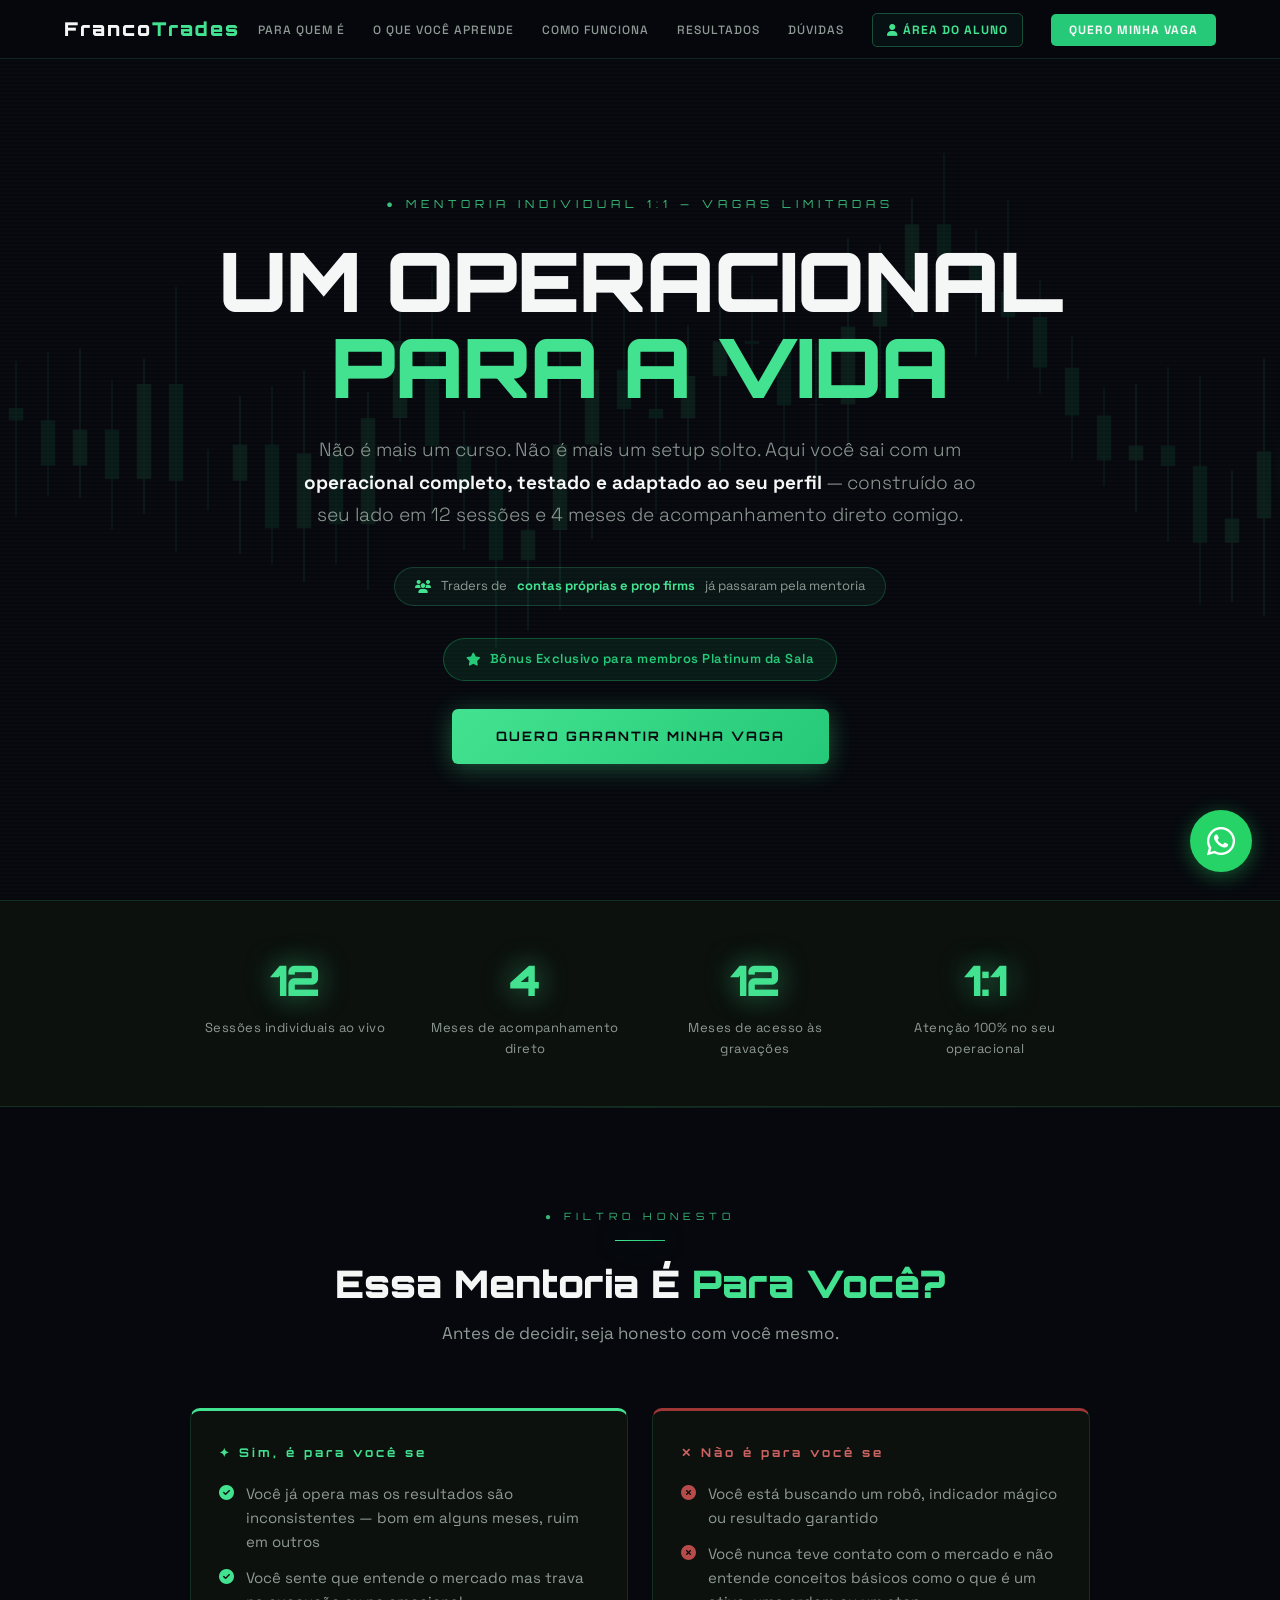
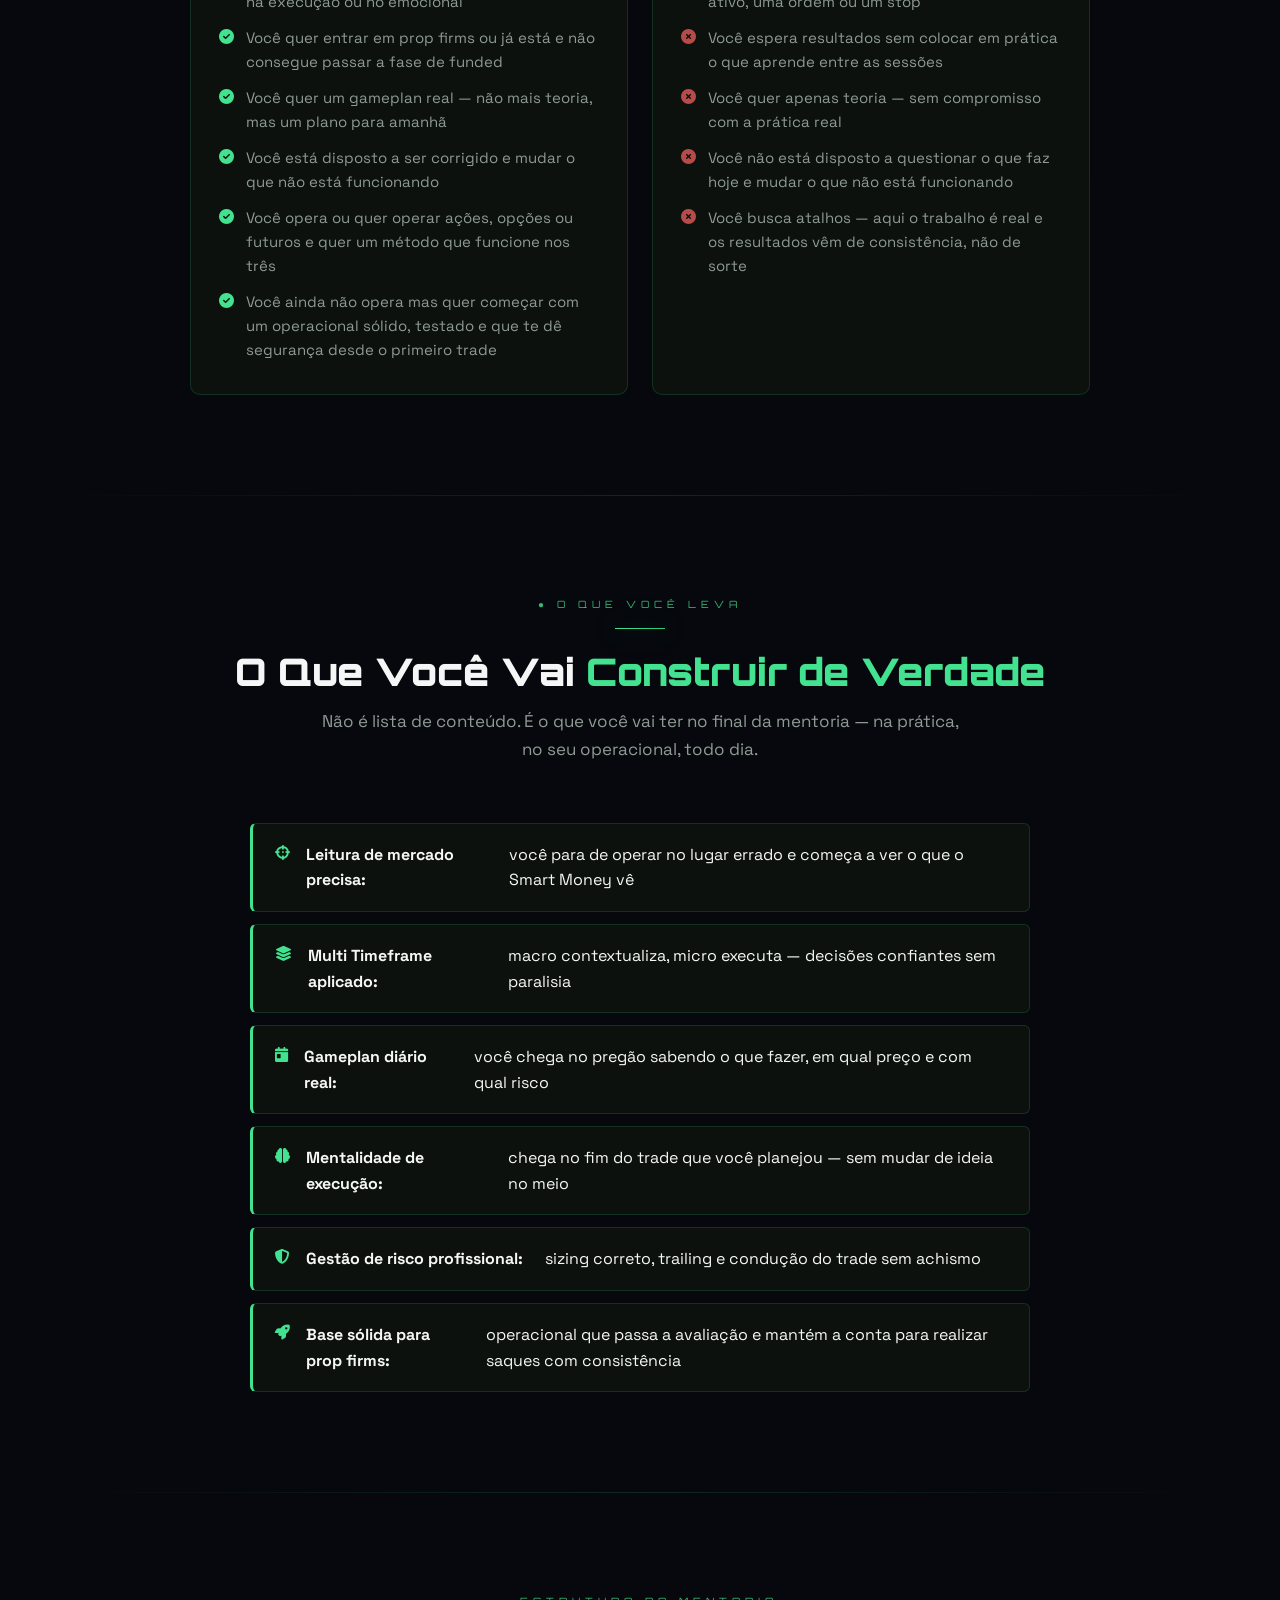
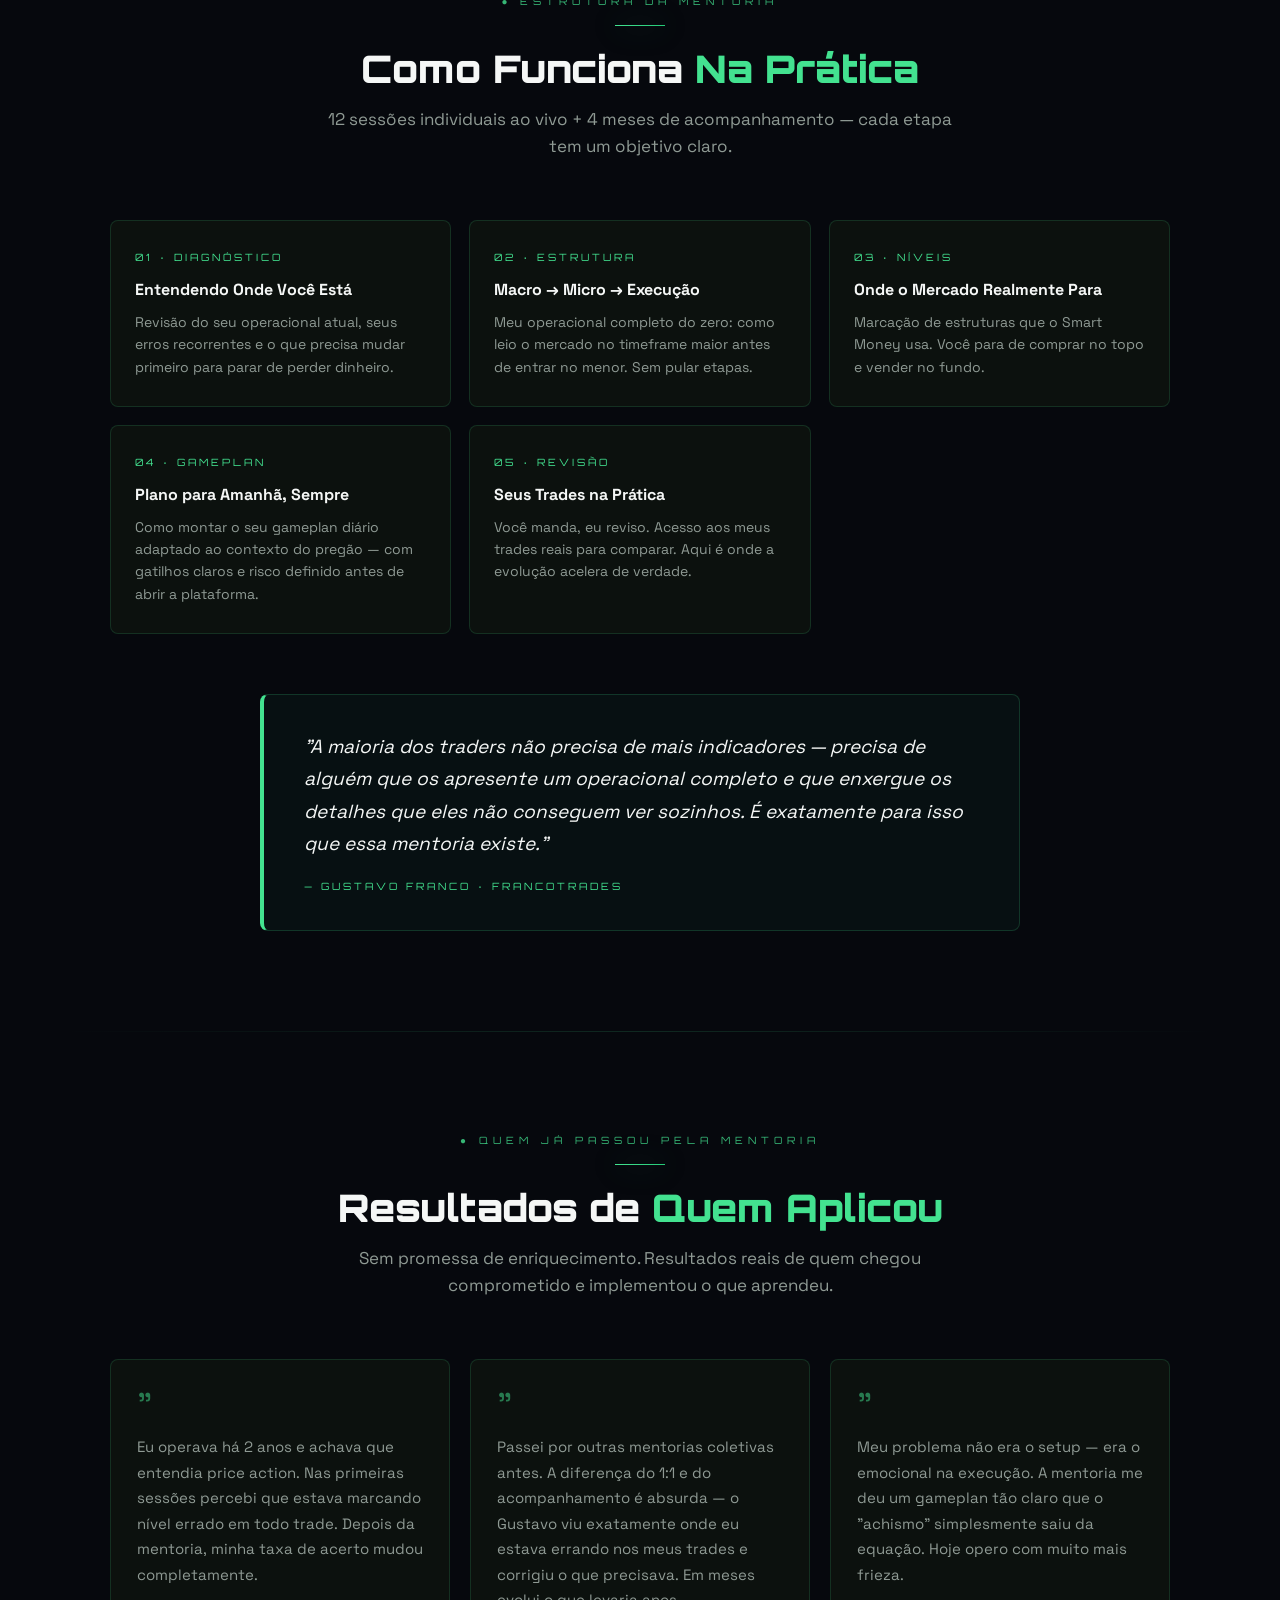
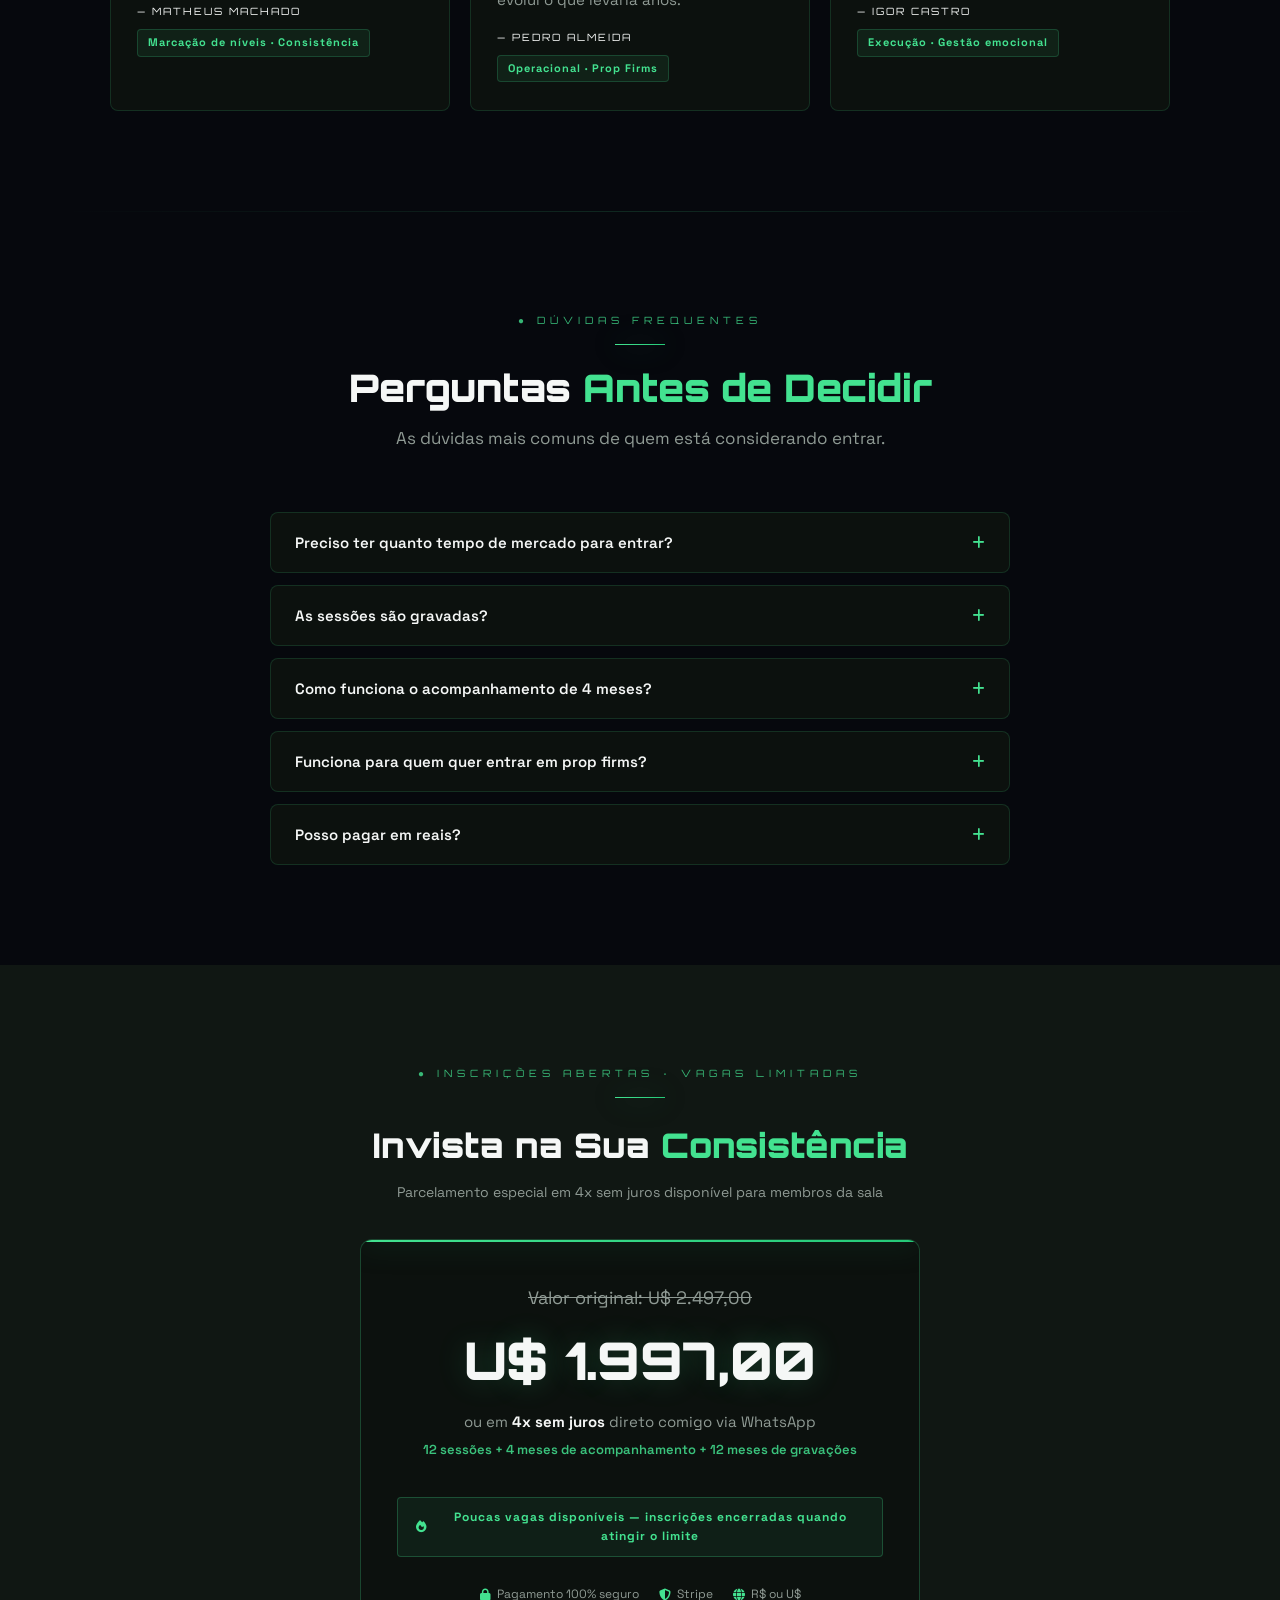
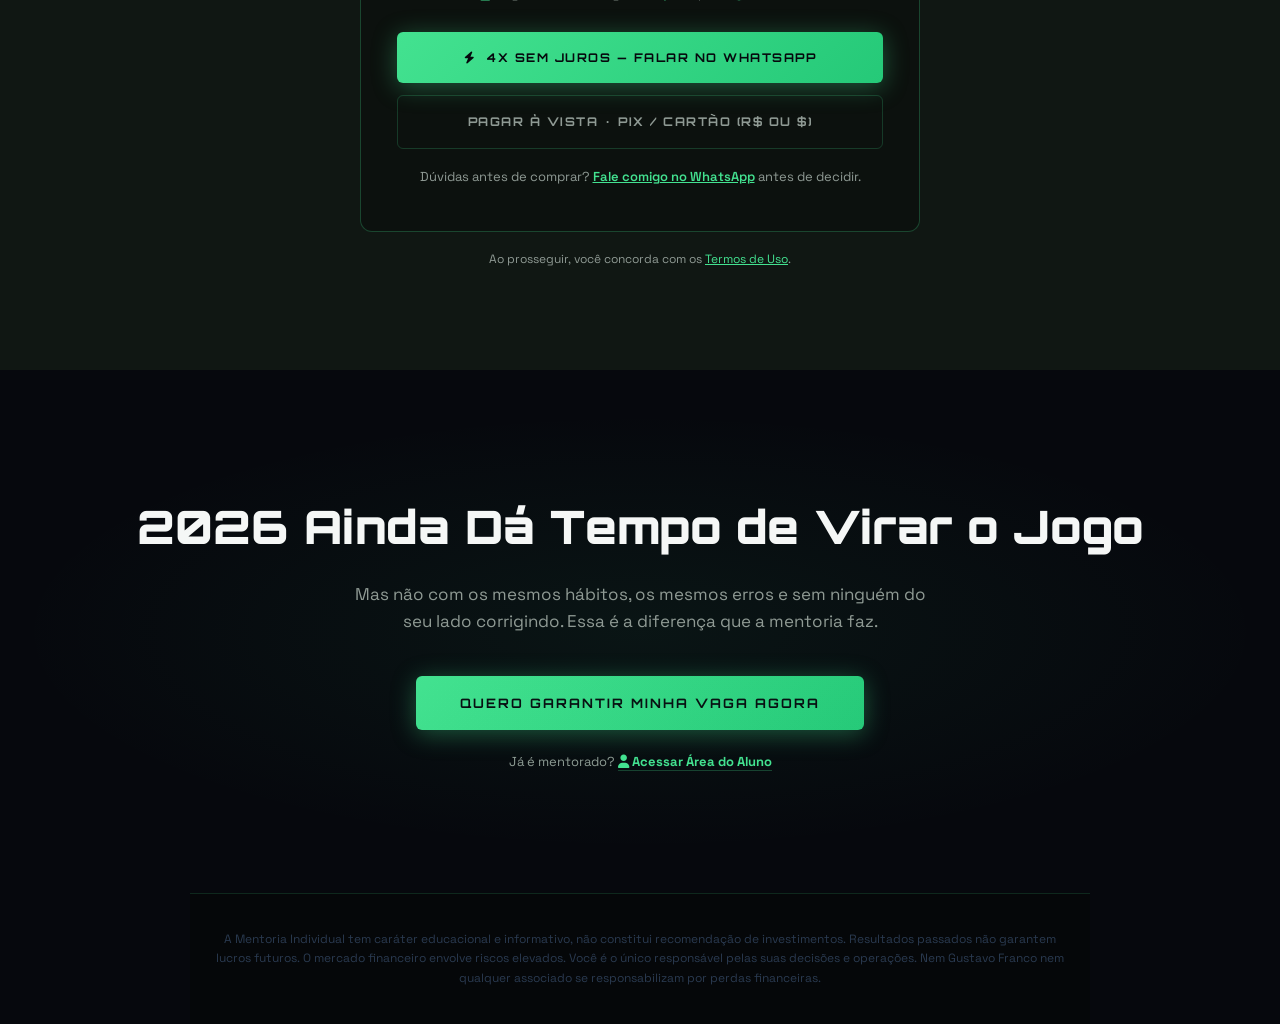
==== commit 8794c37a: "Padroniza landing page em verde e adiciona acesso do aluno" ====
--- a/index.html
+++ b/index.html
@@ -10,16 +10,16 @@
     <style>
         :root {
             --bg-deep:    #06080d;
-            --bg-card:    #0b1020;
-            --bg-mid:     #0e1428;
-            --cyan:       #3af0ff;
-            --blue:       #5b9fff;
-            --blue-dark:  #2b6fd4;
-            --white:      #eaf4ff;
-            --muted:      #5a7aa0;
-            --border:     rgba(58,240,255,0.15);
-            --glow-cyan:  0 0 28px rgba(58,240,255,0.55);
-            --glow-blue:  0 0 28px rgba(91,159,255,0.55);
+            --bg-card:    #0c110e;
+            --bg-mid:     #101713;
+            --cyan:       #43e290;
+            --blue:       #25c978;
+            --blue-dark:  #15945a;
+            --white:      #f5f7f6;
+            --muted:      #8f9a94;
+            --border:     rgba(67,226,144,0.15);
+            --glow-cyan:  0 0 28px rgba(67,226,144,0.55);
+            --glow-blue:  0 0 28px rgba(37,201,120,0.55);
         }
         * { margin:0; padding:0; box-sizing:border-box; }
         html { scroll-behavior: smooth; }
@@ -73,6 +73,36 @@
         }
         .navbar .nav-cta:hover { background: var(--cyan); color: #06080d !important; box-shadow: var(--glow-cyan); }
 
+        .navbar .nav-login {
+            border: 1px solid rgba(67,226,144,.30);
+            color: var(--cyan) !important;
+            padding: 8px 14px;
+            border-radius: 5px;
+            font-weight: 700;
+            background: rgba(67,226,144,.04);
+        }
+        .navbar .nav-login:hover {
+            background: rgba(67,226,144,.10);
+            border-color: rgba(67,226,144,.55);
+            color: #8cf0ba !important;
+        }
+
+        .student-access-final {
+            margin-top: 22px;
+            font-size: 13px;
+            color: var(--muted);
+        }
+        .student-access-final a {
+            color: var(--cyan);
+            font-weight: 700;
+            text-decoration: none;
+            border-bottom: 1px solid rgba(67,226,144,.25);
+        }
+        .student-access-final a:hover {
+            color: #8cf0ba;
+            border-bottom-color: rgba(67,226,144,.60);
+        }
+
         /* ─── HERO ───────────────────────────────── */
         .hero {
             min-height: 100vh;
@@ -118,8 +148,8 @@
             to   { text-shadow: 0 0 60px rgba(255,255,255,0.22); }
         }
         @keyframes glowCyan {
-            from { text-shadow: 0 0 20px rgba(58,240,255,0.35); }
-            to   { text-shadow: 0 0 60px rgba(58,240,255,0.85); }
+            from { text-shadow: 0 0 20px rgba(67,226,144,0.35); }
+            to   { text-shadow: 0 0 60px rgba(67,226,144,0.85); }
         }
         .hero-sub {
             font-size: clamp(16px, 2.2vw, 19px);
@@ -136,8 +166,8 @@
             display: inline-flex;
             align-items: center;
             gap: 10px;
-            background: rgba(58,240,255,0.06);
-            border: 1px solid rgba(58,240,255,0.2);
+            background: rgba(67,226,144,0.06);
+            border: 1px solid rgba(67,226,144,0.2);
             border-radius: 100px;
             padding: 8px 20px;
             font-size: 13px;
@@ -150,8 +180,8 @@
             display: inline-flex;
             align-items: center;
             gap: 8px;
-            background: rgba(91,159,255,0.1);
-            border: 1px solid rgba(91,159,255,0.3);
+            background: rgba(37,201,120,0.1);
+            border: 1px solid rgba(37,201,120,0.3);
             color: var(--blue);
             font-size: 13px;
             font-weight: 600;
@@ -163,7 +193,7 @@
             transition: all 0.3s;
             cursor: pointer;
         }
-        .badge-bonus:hover { background: rgba(91,159,255,0.2); box-shadow: var(--glow-blue); }
+        .badge-bonus:hover { background: rgba(37,201,120,0.2); box-shadow: var(--glow-blue); }
 
         /* Botões */
         .btn {
@@ -183,16 +213,16 @@
         .btn-primary {
             background: linear-gradient(135deg, var(--cyan), var(--blue));
             color: #06080d;
-            box-shadow: 0 4px 24px rgba(58,240,255,0.35);
+            box-shadow: 0 4px 24px rgba(67,226,144,0.35);
         }
         .btn-primary:hover {
             transform: translateY(-3px);
-            box-shadow: 0 8px 40px rgba(58,240,255,0.65);
+            box-shadow: 0 8px 40px rgba(67,226,144,0.65);
         }
         .btn-pulse { animation: btnPulse 2.2s infinite; }
         @keyframes btnPulse {
-            0%,100% { box-shadow: 0 4px 24px rgba(58,240,255,0.35); }
-            50%      { box-shadow: 0 4px 50px rgba(58,240,255,0.8); }
+            0%,100% { box-shadow: 0 4px 24px rgba(67,226,144,0.35); }
+            50%      { box-shadow: 0 4px 50px rgba(67,226,144,0.8); }
         }
 
         /* ─── STATS BAR ──────────────────────────── */
@@ -309,7 +339,7 @@
             font-size: 16px;
             transition: border-color 0.3s, box-shadow 0.3s;
         }
-        .check-list li:hover { border-color: var(--cyan); box-shadow: 0 0 16px rgba(58,240,255,0.08); }
+        .check-list li:hover { border-color: var(--cyan); box-shadow: 0 0 16px rgba(67,226,144,0.08); }
         .check-list li .icon { color: var(--cyan); font-size: 15px; flex-shrink: 0; margin-top: 3px; }
 
         /* ─── STEPS GRID ─────────────────────────── */
@@ -337,7 +367,7 @@
             opacity: 0;
             transition: opacity 0.3s;
         }
-        .step-card:hover { border-color: rgba(58,240,255,0.3); transform: translateY(-4px); }
+        .step-card:hover { border-color: rgba(67,226,144,0.3); transform: translateY(-4px); }
         .step-card:hover::after { opacity: 1; }
         .step-num { font-family: 'Orbitron', monospace; font-size: 10px; color: var(--cyan); letter-spacing: 3px; margin-bottom: 12px; }
         .step-card h3 { font-size: 16px; font-weight: 700; color: var(--white); margin-bottom: 8px; }
@@ -347,8 +377,8 @@
         .quote-block {
             max-width: 760px;
             margin: 60px auto 0;
-            background: rgba(58,240,255,0.04);
-            border: 1px solid rgba(58,240,255,0.18);
+            background: rgba(67,226,144,0.04);
+            border: 1px solid rgba(67,226,144,0.18);
             border-left: 4px solid var(--cyan);
             border-radius: 8px;
             padding: 36px 40px;
@@ -371,14 +401,14 @@
             text-align: left;
             transition: border-color 0.3s;
         }
-        .testimonial:hover { border-color: rgba(58,240,255,0.3); }
+        .testimonial:hover { border-color: rgba(67,226,144,0.3); }
         .testimonial .quote-mark { font-size: 36px; color: var(--cyan); line-height: 1; margin-bottom: 10px; opacity: 0.5; }
         .testimonial p { font-size: 15px; color: var(--muted); line-height: 1.7; margin-bottom: 16px; }
         .testimonial .author { font-family: 'Orbitron', monospace; font-size: 10px; color: var(--white); letter-spacing: 2px; }
         .testimonial .result-tag {
             display: inline-block;
-            background: rgba(58,240,255,0.08);
-            border: 1px solid rgba(58,240,255,0.2);
+            background: rgba(67,226,144,0.08);
+            border: 1px solid rgba(67,226,144,0.2);
             color: var(--cyan);
             font-size: 11px;
             font-weight: 700;
@@ -447,7 +477,7 @@
         .pricing-inner h2 span { color: var(--cyan); }
         .price-box {
             background: var(--bg-card);
-            border: 1px solid rgba(58,240,255,0.25);
+            border: 1px solid rgba(67,226,144,0.25);
             border-radius: 12px;
             padding: 44px 36px;
             margin: 36px auto 0;
@@ -466,7 +496,7 @@
             font-size: clamp(34px, 6vw, 52px);
             font-weight: 900;
             color: var(--white);
-            text-shadow: 0 0 30px rgba(58,240,255,0.2);
+            text-shadow: 0 0 30px rgba(67,226,144,0.2);
             margin-bottom: 8px;
         }
         .price-installment { font-size: 15px; color: var(--muted); margin-bottom: 6px; }
@@ -482,8 +512,8 @@
             display: inline-flex;
             align-items: center;
             gap: 8px;
-            background: rgba(58,240,255,0.07);
-            border: 1px solid rgba(58,240,255,0.25);
+            background: rgba(67,226,144,0.07);
+            border: 1px solid rgba(67,226,144,0.25);
             border-radius: 4px;
             padding: 10px 18px;
             font-size: 12px;
@@ -494,8 +524,8 @@
             animation: urgencyGlow 2s infinite;
         }
         @keyframes urgencyGlow {
-            0%,100% { box-shadow: 0 0 8px rgba(58,240,255,0.15); }
-            50%      { box-shadow: 0 0 22px rgba(58,240,255,0.45); }
+            0%,100% { box-shadow: 0 0 8px rgba(67,226,144,0.15); }
+            50%      { box-shadow: 0 0 22px rgba(67,226,144,0.45); }
         }
         .security-row {
             display: flex;
@@ -526,15 +556,15 @@
         .payment-btn-main {
             background: linear-gradient(135deg, var(--cyan), var(--blue));
             color: #06080d;
-            box-shadow: 0 4px 24px rgba(58,240,255,0.35);
-        }
-        .payment-btn-main:hover { transform: translateY(-2px); box-shadow: 0 8px 36px rgba(58,240,255,0.6); }
+            box-shadow: 0 4px 24px rgba(67,226,144,0.35);
+        }
+        .payment-btn-main:hover { transform: translateY(-2px); box-shadow: 0 8px 36px rgba(67,226,144,0.6); }
         .payment-btn-sec {
             background: transparent;
-            border: 1px solid rgba(58,240,255,0.2);
+            border: 1px solid rgba(67,226,144,0.2);
             color: var(--muted);
         }
-        .payment-btn-sec:hover { border-color: var(--cyan); color: var(--white); background: rgba(58,240,255,0.06); }
+        .payment-btn-sec:hover { border-color: var(--cyan); color: var(--white); background: rgba(67,226,144,0.06); }
         .terms-note { font-size: 12px; color: var(--muted); margin-top: 18px; }
         .terms-note a { color: var(--cyan); }
 
@@ -547,7 +577,7 @@
         }
         .cta-section::before {
             content: ''; position: absolute; inset: 0;
-            background: radial-gradient(ellipse 70% 60% at 50% 50%, rgba(58,240,255,0.06) 0%, transparent 70%);
+            background: radial-gradient(ellipse 70% 60% at 50% 50%, rgba(67,226,144,0.06) 0%, transparent 70%);
             pointer-events: none;
         }
         .cta-section h2 {
@@ -607,7 +637,7 @@
             background: var(--cyan);
             border-radius: 2px;
             transition: all 0.3s;
-            box-shadow: 0 0 8px rgba(58,240,255,0.8);
+            box-shadow: 0 0 8px rgba(67,226,144,0.8);
         }
         .hamburger.open span:nth-child(1) { transform: translateY(7px) rotate(45deg); }
         .hamburger.open span:nth-child(2) { opacity: 0; }
@@ -651,7 +681,7 @@
             letter-spacing: 2px;
             text-transform: uppercase;
             padding: 14px 0;
-            border-bottom: 1px solid rgba(58,240,255,0.08);
+            border-bottom: 1px solid rgba(67,226,144,0.08);
             transition: color 0.2s;
         }
         .nav-drawer a:hover { color: var(--cyan); }
@@ -668,8 +698,8 @@
             font-weight: 900;
             letter-spacing: 2px;
             /* force glow even on mobile */
-            box-shadow: 0 0 24px rgba(58,240,255,0.6), 0 0 48px rgba(58,240,255,0.3) !important;
-            -webkit-box-shadow: 0 0 24px rgba(58,240,255,0.6), 0 0 48px rgba(58,240,255,0.3) !important;
+            box-shadow: 0 0 24px rgba(67,226,144,0.6), 0 0 48px rgba(67,226,144,0.3) !important;
+            -webkit-box-shadow: 0 0 24px rgba(67,226,144,0.6), 0 0 48px rgba(67,226,144,0.3) !important;
         }
 
         /* ─── RESPONSIVE ─────────────────────────── */
@@ -692,23 +722,23 @@
 
             /* Force glow on mobile for all primary buttons */
             .btn-primary, .btn-pulse {
-                box-shadow: 0 0 22px rgba(58,240,255,0.55), 0 0 44px rgba(58,240,255,0.25) !important;
-                -webkit-box-shadow: 0 0 22px rgba(58,240,255,0.55), 0 0 44px rgba(58,240,255,0.25) !important;
+                box-shadow: 0 0 22px rgba(67,226,144,0.55), 0 0 44px rgba(67,226,144,0.25) !important;
+                -webkit-box-shadow: 0 0 22px rgba(67,226,144,0.55), 0 0 44px rgba(67,226,144,0.25) !important;
             }
             .payment-btn-main {
-                box-shadow: 0 0 20px rgba(58,240,255,0.5), 0 0 40px rgba(58,240,255,0.2) !important;
-                -webkit-box-shadow: 0 0 20px rgba(58,240,255,0.5), 0 0 40px rgba(58,240,255,0.2) !important;
+                box-shadow: 0 0 20px rgba(67,226,144,0.5), 0 0 40px rgba(67,226,144,0.2) !important;
+                -webkit-box-shadow: 0 0 20px rgba(67,226,144,0.5), 0 0 40px rgba(67,226,144,0.2) !important;
             }
             .urgency-tag {
-                box-shadow: 0 0 16px rgba(58,240,255,0.35) !important;
-                -webkit-box-shadow: 0 0 16px rgba(58,240,255,0.35) !important;
+                box-shadow: 0 0 16px rgba(67,226,144,0.35) !important;
+                -webkit-box-shadow: 0 0 16px rgba(67,226,144,0.35) !important;
             }
             /* Glow text on headlines */
             .hero h1 .line2 {
-                text-shadow: 0 0 30px rgba(58,240,255,0.8), 0 0 60px rgba(58,240,255,0.4) !important;
+                text-shadow: 0 0 30px rgba(67,226,144,0.8), 0 0 60px rgba(67,226,144,0.4) !important;
             }
             .stat-num {
-                text-shadow: 0 0 20px rgba(58,240,255,0.7) !important;
+                text-shadow: 0 0 20px rgba(67,226,144,0.7) !important;
             }
             /* Badge bonus wrapping fix */
             .badge-bonus { font-size: 12px; padding: 10px 16px; text-align: center; }
@@ -728,6 +758,7 @@
     <a href="#how"            onclick="closeMenu()">Como Funciona</a>
     <a href="#testimonials"   onclick="closeMenu()">Resultados</a>
     <a href="#faq"            onclick="closeMenu()">Dúvidas</a>
+    <a href="./login/" onclick="closeMenu()"><i class="fas fa-user"></i> Área do Aluno</a>
     <a href="#open-enrollment" class="drawer-cta" onclick="closeMenu()">Quero Minha Vaga</a>
 </nav>
 
@@ -740,6 +771,7 @@
         <li><a href="#how">Como Funciona</a></li>
         <li><a href="#testimonials">Resultados</a></li>
         <li><a href="#faq">Dúvidas</a></li>
+        <li><a href="./login/" class="nav-login"><i class="fas fa-user"></i> Área do Aluno</a></li>
         <li><a href="#open-enrollment" class="nav-cta">Quero Minha Vaga</a></li>
     </ul>
     <button class="hamburger" id="hamburger" onclick="toggleMenu()" aria-label="Menu">
@@ -1005,6 +1037,9 @@
     <h2>2026 Ainda Dá Tempo de Virar o Jogo</h2>
     <p>Mas não com os mesmos hábitos, os mesmos erros e sem ninguém do seu lado corrigindo. Essa é a diferença que a mentoria faz.</p>
     <a href="#open-enrollment" class="btn btn-primary btn-pulse">Quero Garantir Minha Vaga Agora</a>
+    <div class="student-access-final">
+        Já é mentorado? <a href="./login/"><i class="fas fa-user"></i> Acessar Área do Aluno</a>
+    </div>
 </section>
 
 <!-- DISCLAIMER -->
@@ -1099,8 +1134,8 @@
     const cw = canvas.width / CANDLES * 0.45;
     candles.forEach(c => {
         const bull = c.close >= c.open;
-        ctx.strokeStyle = bull ? 'rgba(58,240,255,0.75)' : 'rgba(91,159,255,0.75)';
-        ctx.fillStyle   = bull ? 'rgba(58,240,255,0.75)' : 'rgba(91,159,255,0.75)';
+        ctx.strokeStyle = bull ? 'rgba(67,226,144,0.75)' : 'rgba(37,201,120,0.75)';
+        ctx.fillStyle   = bull ? 'rgba(67,226,144,0.75)' : 'rgba(37,201,120,0.75)';
         ctx.lineWidth = 1.5;
         const x  = c.x;
         const oY = baseY - (c.open  - minP) * scale;
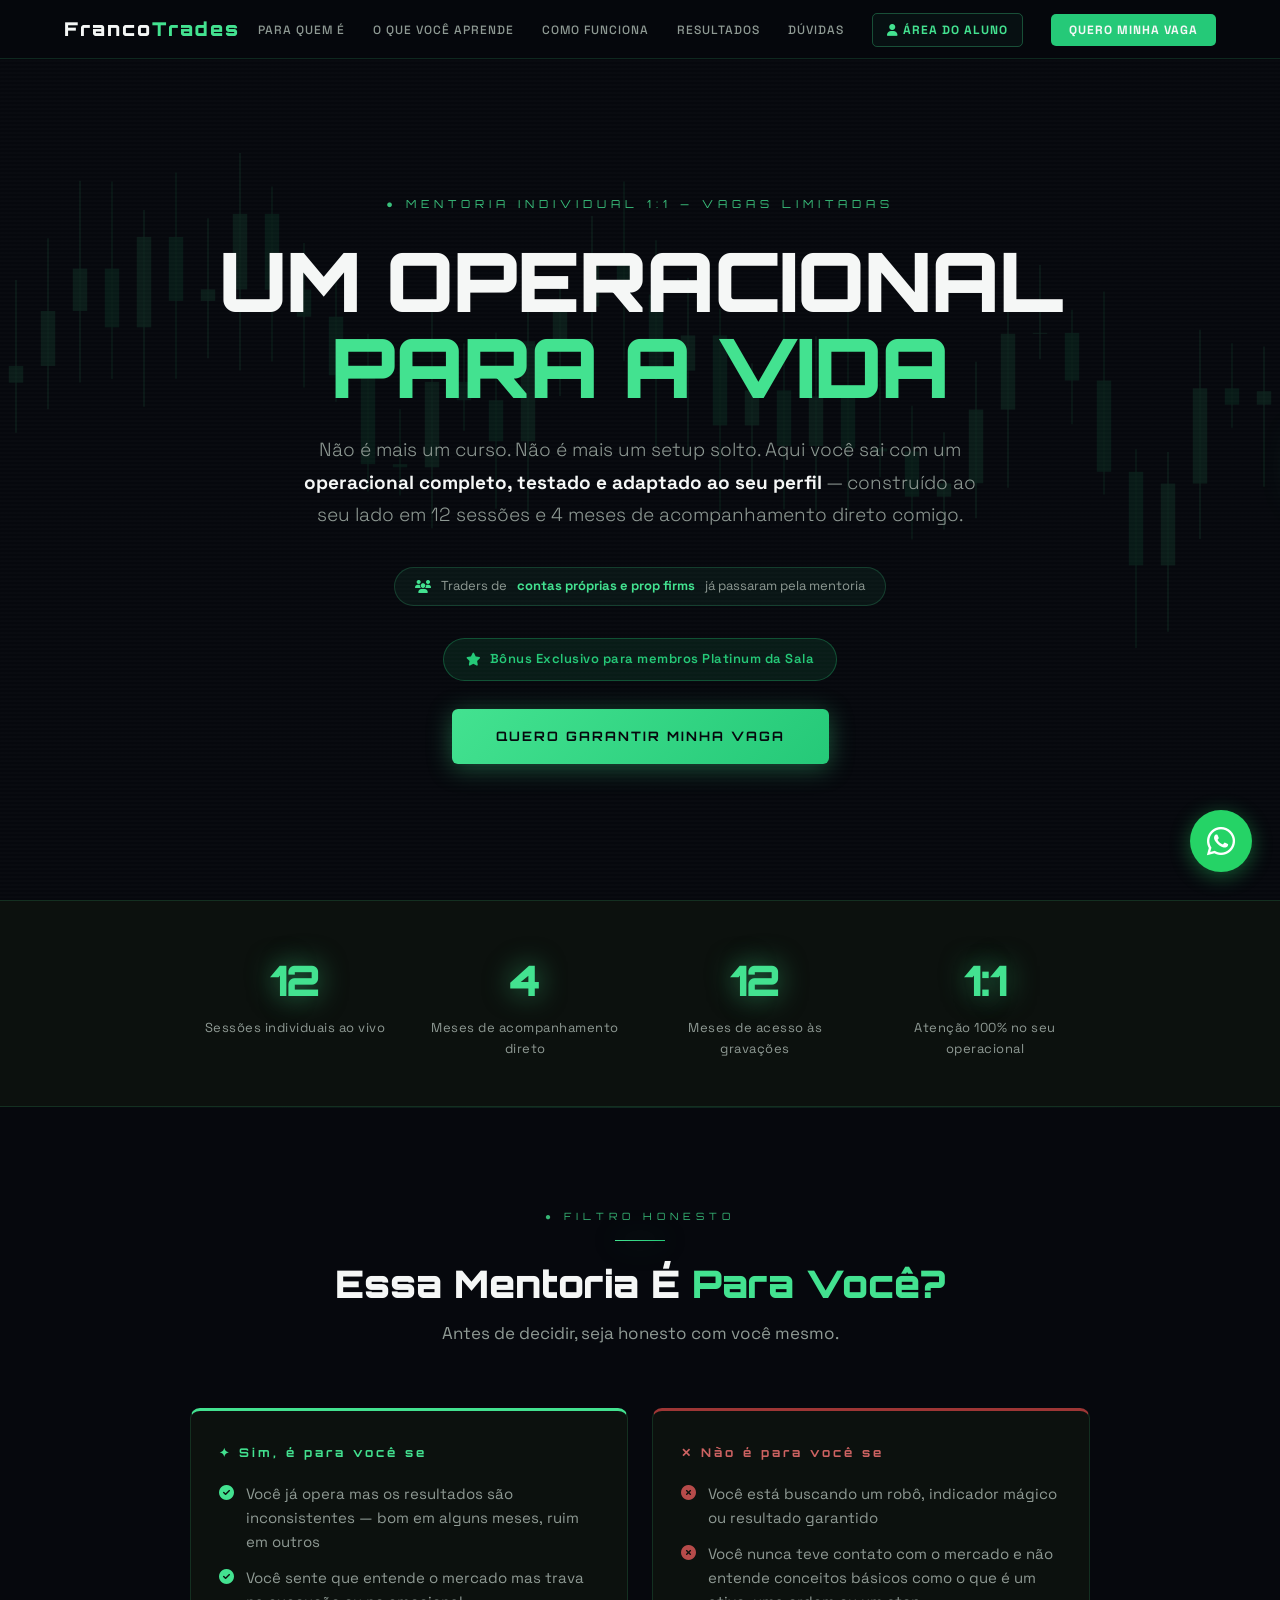
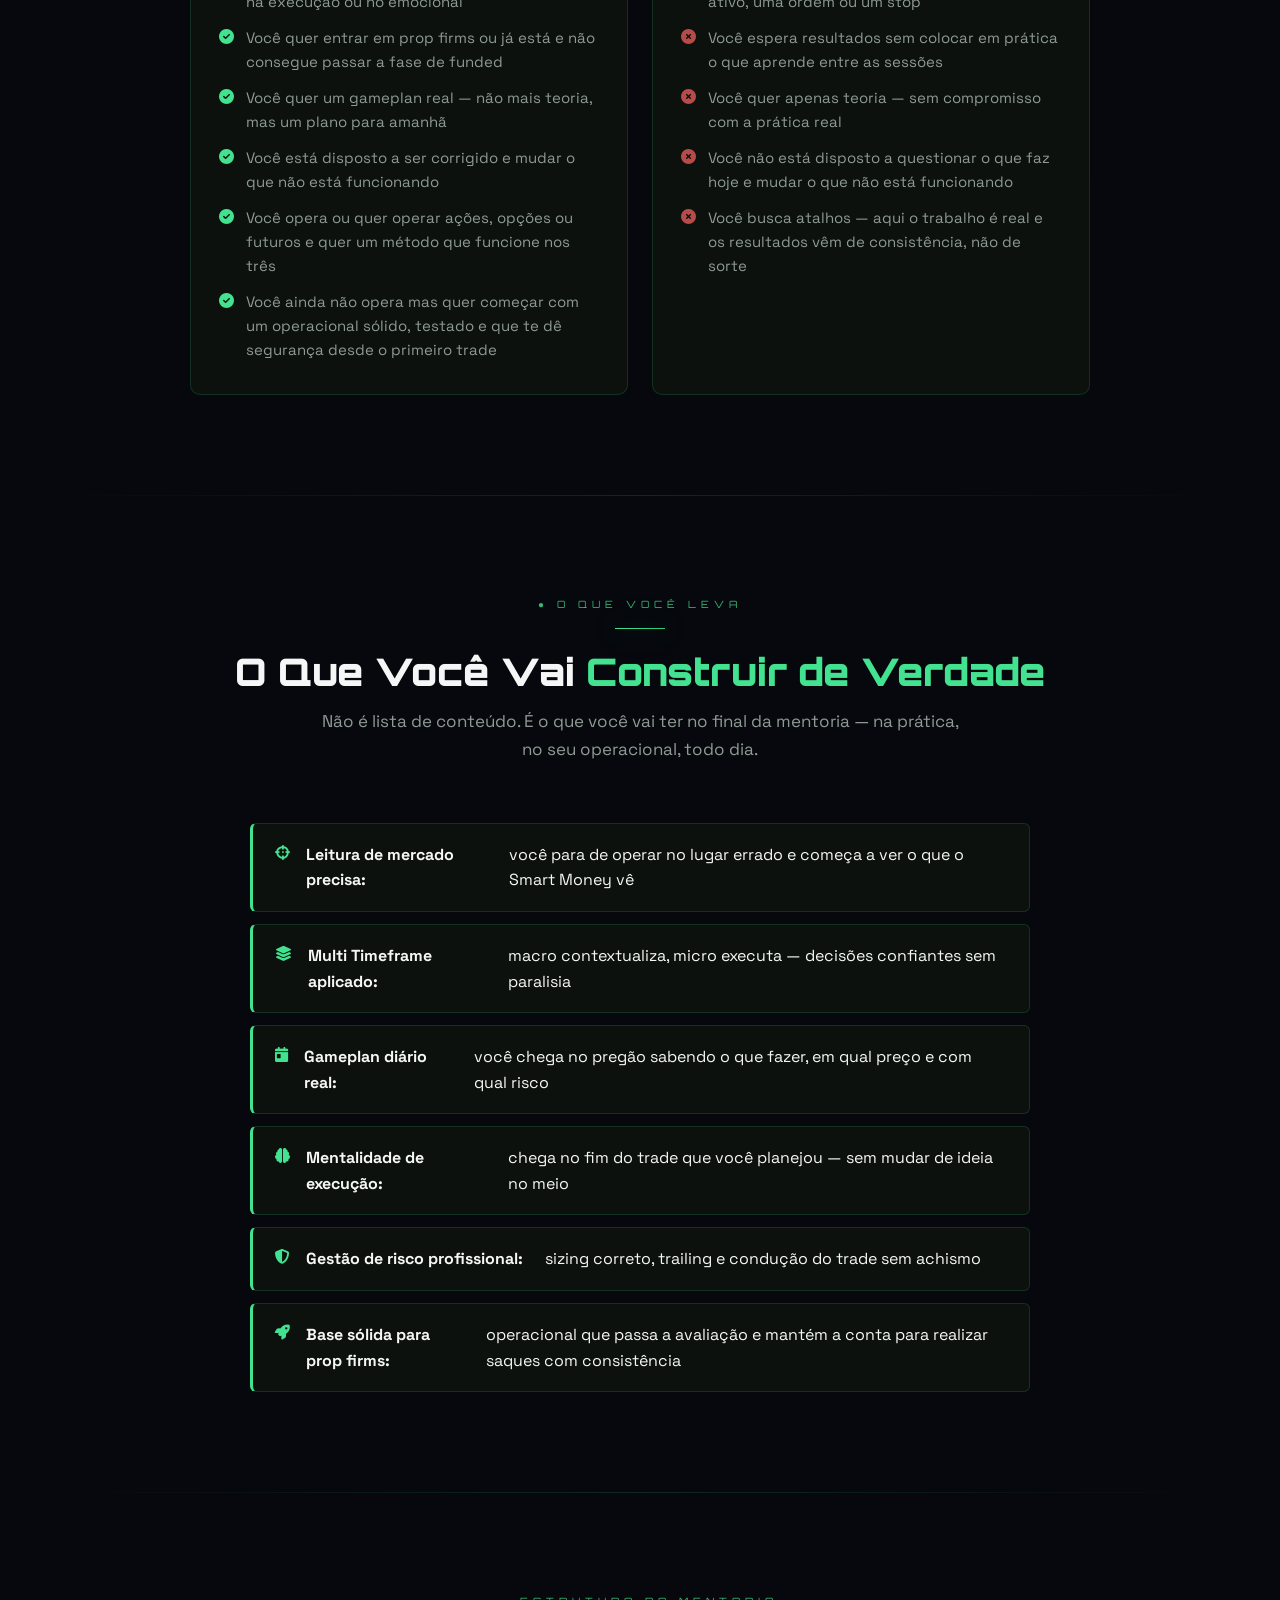
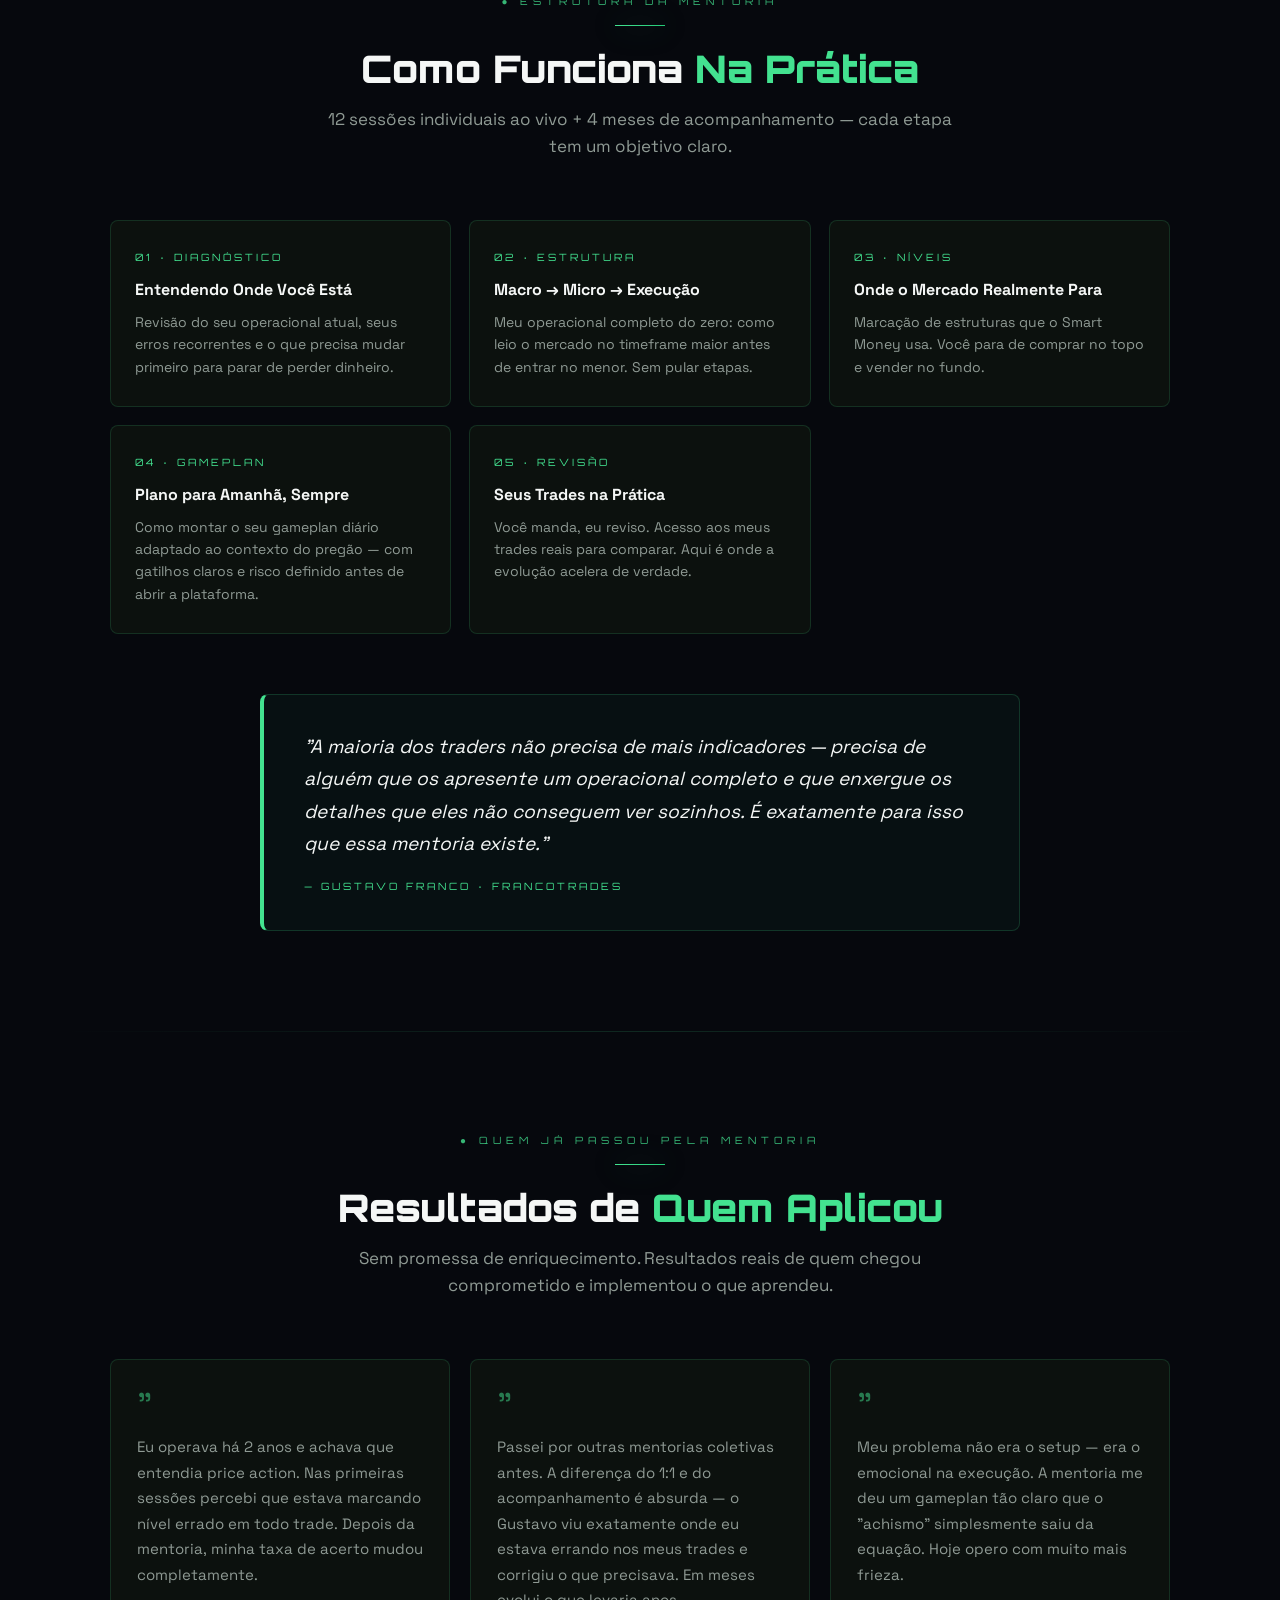
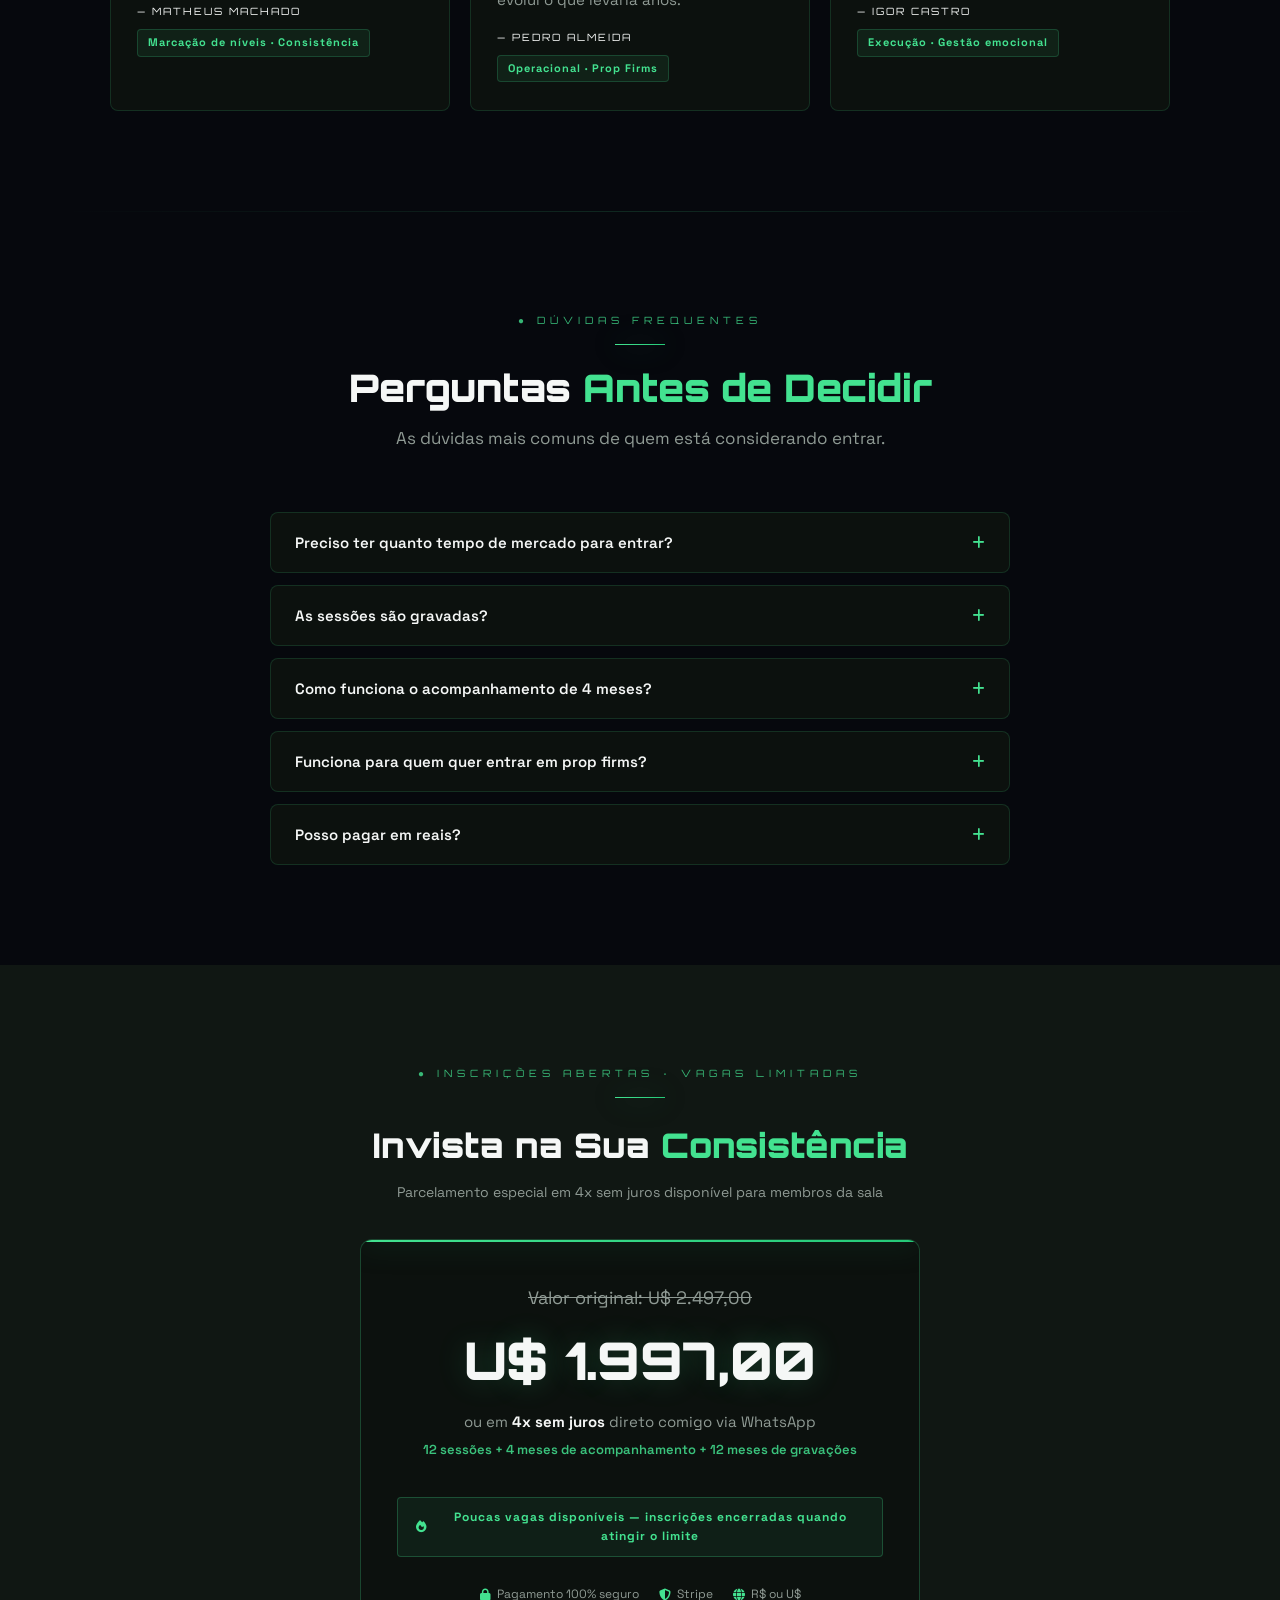
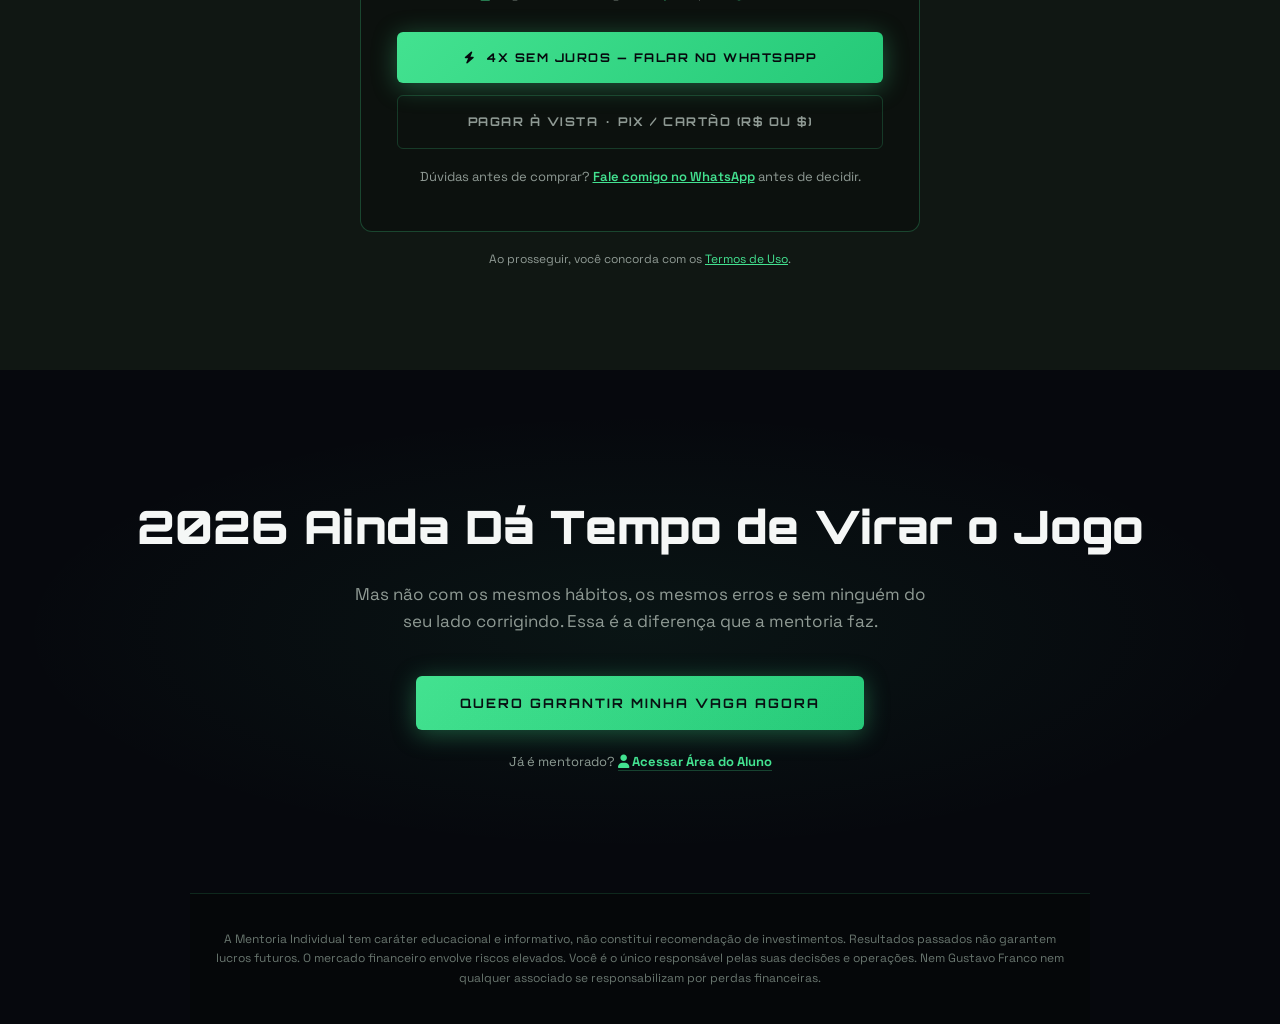
==== commit 82a81314: "Finaliza SEO, compartilhamento e identidade da landing page" ====
--- a/index.html
+++ b/index.html
@@ -3,8 +3,29 @@
 <head>
     <meta charset="UTF-8">
     <meta name="viewport" content="width=device-width, initial-scale=1.0">
-    <title>Mentoria 1:1 com Gustavo Franco | Price Action Real, Consistência Real</title>
-    <meta name="description" content="12 sessões individuais + 4 meses de acompanhamento direto com Gustavo Franco. Pare de operar no lugar errado e comece a lucrar com consistência real no daytrade.">
+    <title>Mentoria 1:1 com Gustavo Franco | FrancoTrades</title>
+    <meta name="description" content="12 sessões individuais + 4 meses de acompanhamento direto com Gustavo Franco para desenvolver um operacional estruturado, replicável e adaptado ao seu perfil no day trade.">
+    <link rel="canonical" href="https://francotrades.github.io/mentoria-individual/">
+    <meta name="theme-color" content="#06080d">
+
+    <link rel="icon" type="image/svg+xml" href="./assets/francotrades-ft.svg">
+    <link rel="apple-touch-icon" href="./assets/francotrades-ft.svg">
+
+    <meta property="og:type" content="website">
+    <meta property="og:locale" content="pt_BR">
+    <meta property="og:site_name" content="FrancoTrades">
+    <meta property="og:title" content="Mentoria Individual 1:1 | FrancoTrades">
+    <meta property="og:description" content="12 sessões individuais + 4 meses de acompanhamento direto para construir um operacional estruturado, replicável e adaptado ao seu perfil.">
+    <meta property="og:url" content="https://francotrades.github.io/mentoria-individual/">
+    <meta property="og:image" content="https://francotrades.github.io/mentoria-individual/assets/francotrades-social.svg">
+    <meta property="og:image:width" content="1200">
+    <meta property="og:image:height" content="630">
+    <meta property="og:image:alt" content="FrancoTrades — Mentoria Individual 1:1">
+
+    <meta name="twitter:card" content="summary_large_image">
+    <meta name="twitter:title" content="Mentoria Individual 1:1 | FrancoTrades">
+    <meta name="twitter:description" content="12 sessões individuais + 4 meses de acompanhamento direto para desenvolver um operacional estruturado e adaptado ao seu perfil.">
+    <meta name="twitter:image" content="https://francotrades.github.io/mentoria-individual/assets/francotrades-social.svg">
     <link href="https://fonts.googleapis.com/css2?family=Orbitron:wght@400;700;900&family=Space+Grotesk:wght@300;400;500;700&display=swap" rel="stylesheet">
     <link rel="stylesheet" href="https://cdnjs.cloudflare.com/ajax/libs/font-awesome/6.5.0/css/all.min.css" crossorigin="anonymous" referrerpolicy="no-referrer" />
     <style>
@@ -592,7 +613,7 @@
 
         /* ─── DISCLAIMER ─────────────────────────── */
         .disclaimer {
-            font-size: 12px; color: #2a3a50;
+            font-size: 12px; color: #69766f;
             text-align: center; padding: 36px 20px;
             background: #050709;
             border-top: 1px solid var(--border);
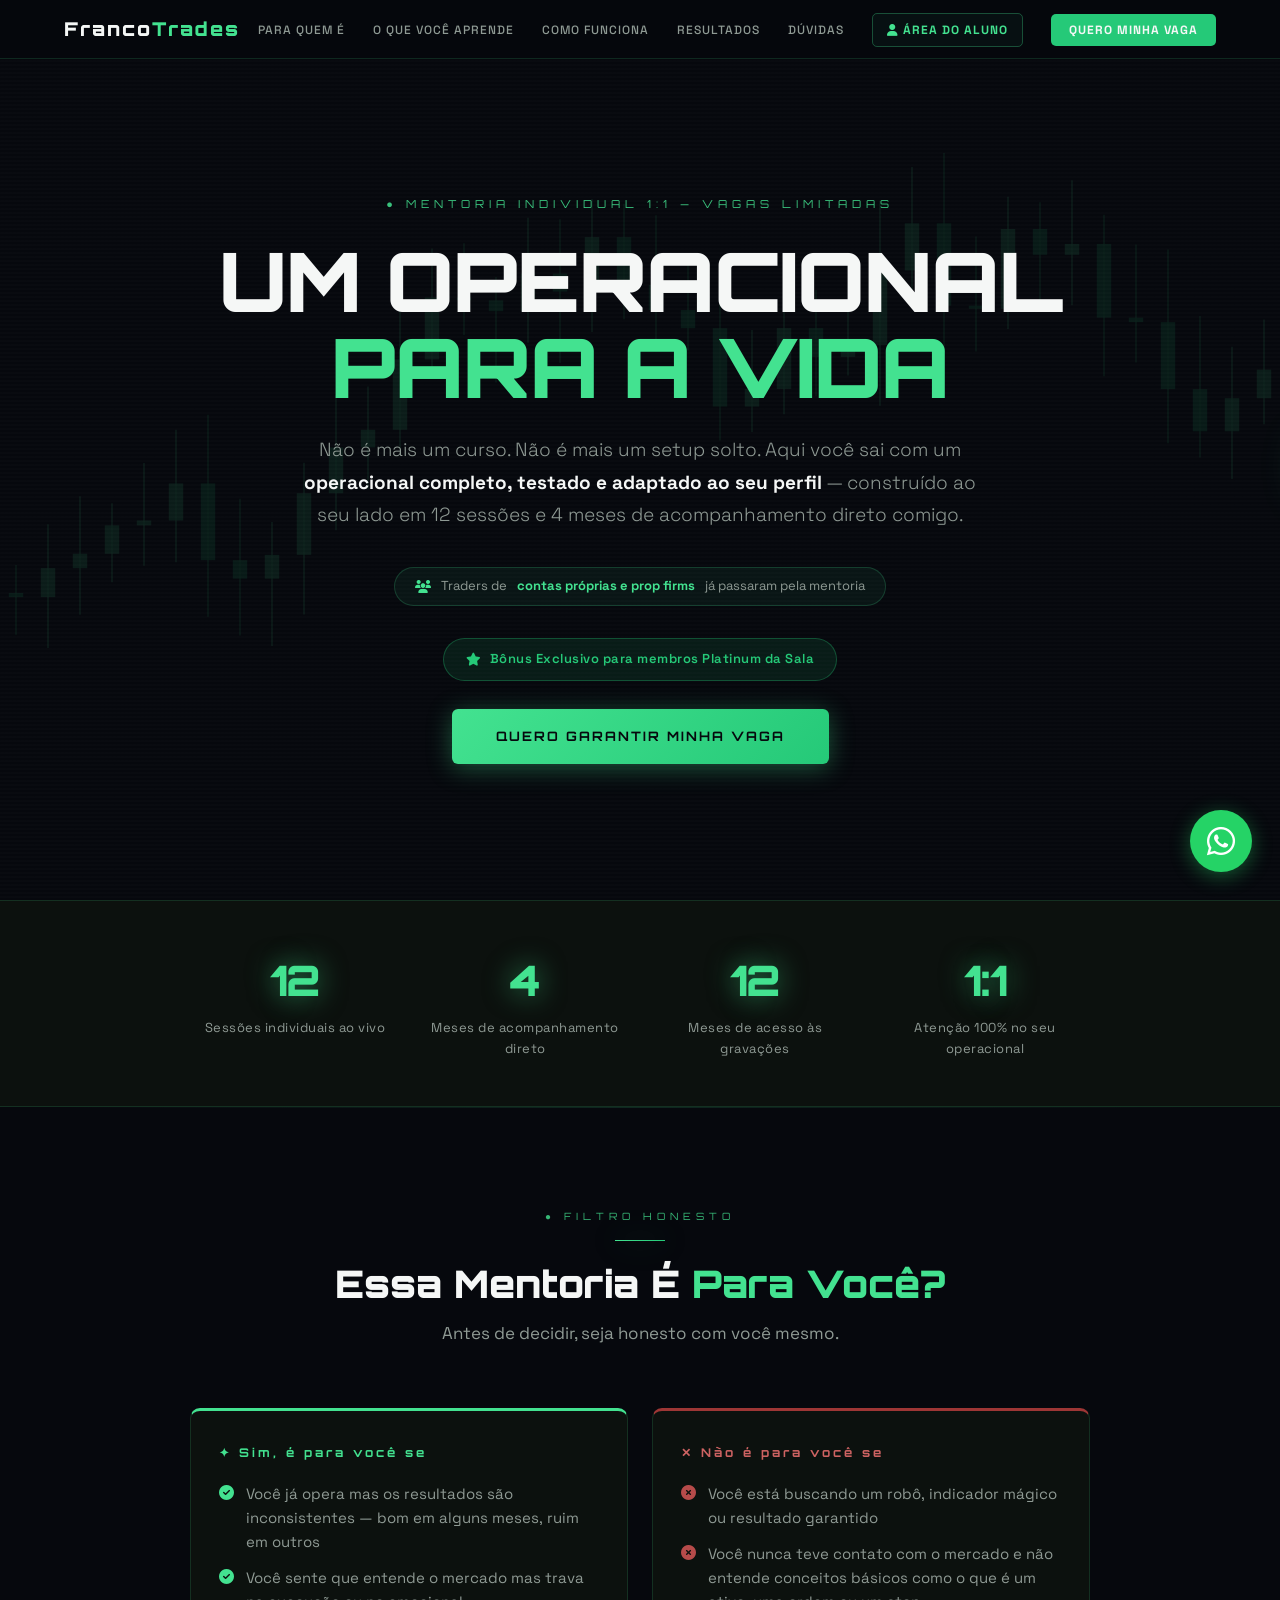
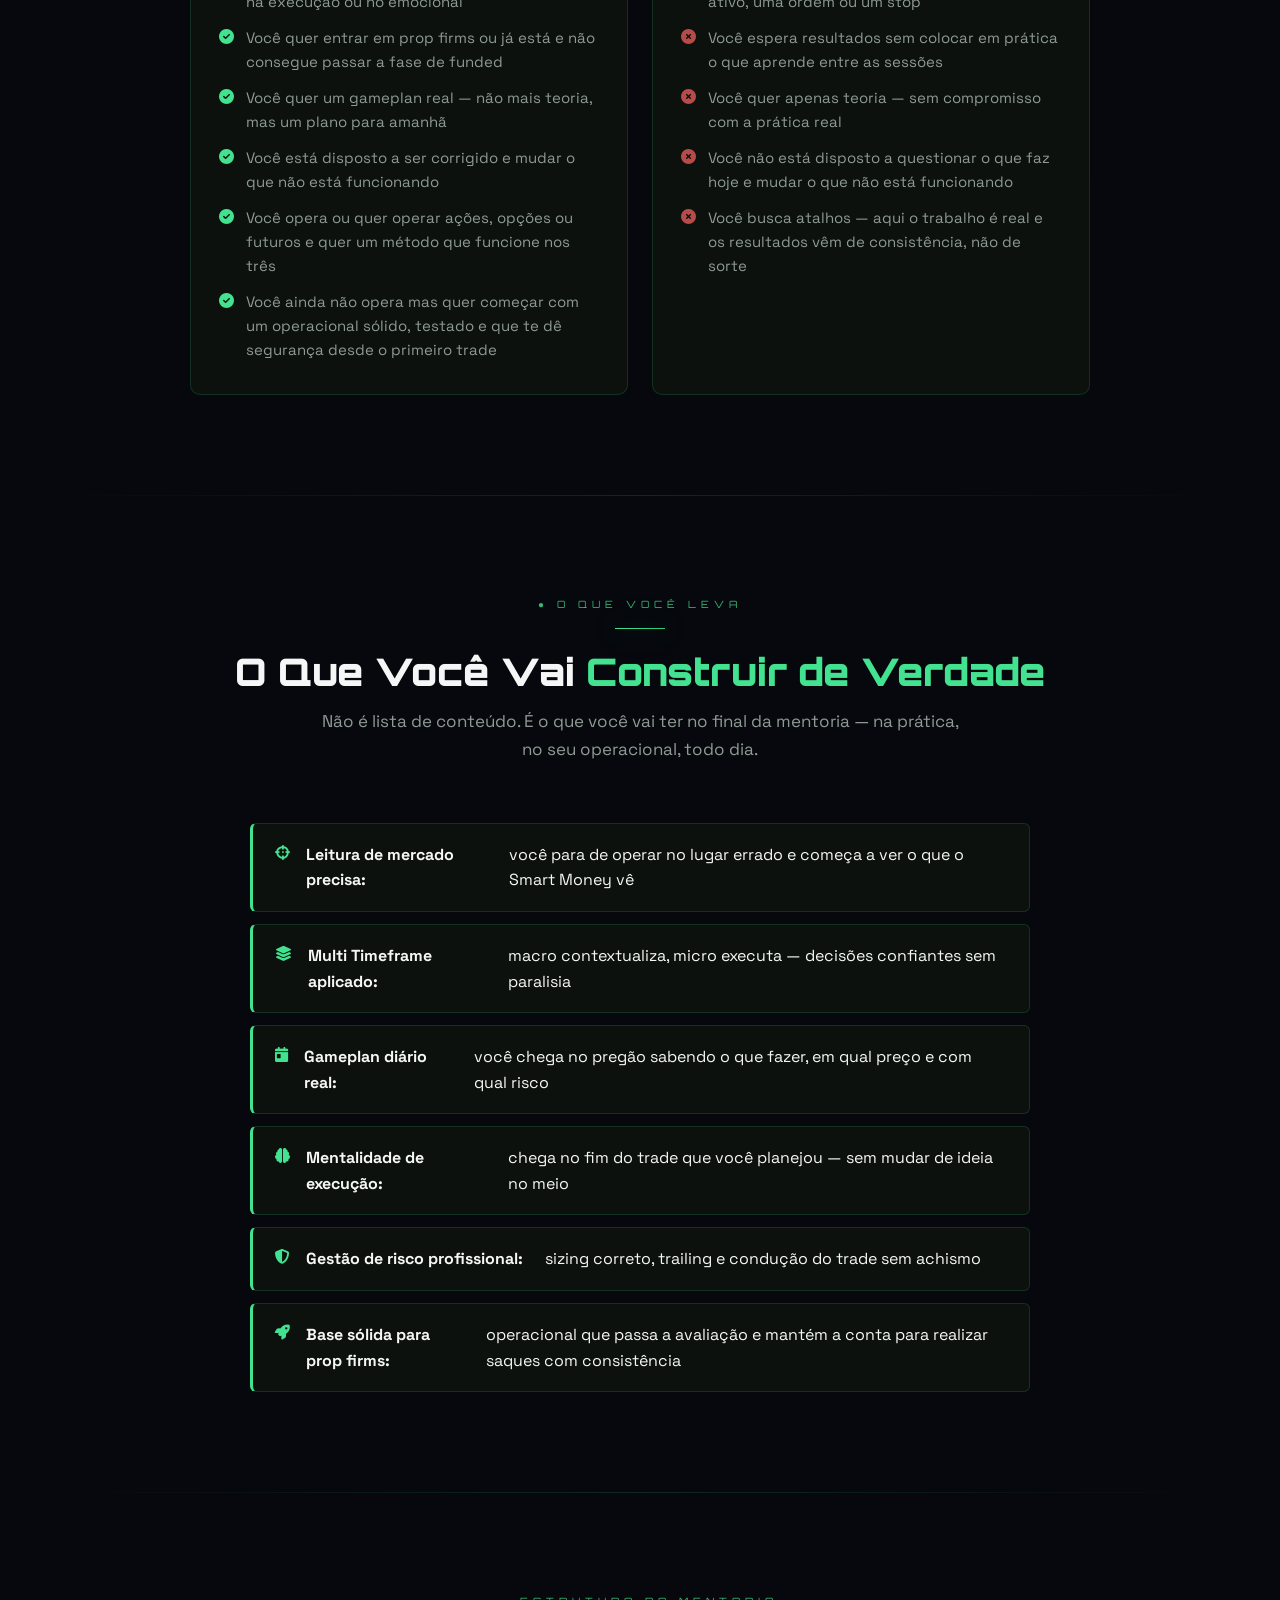
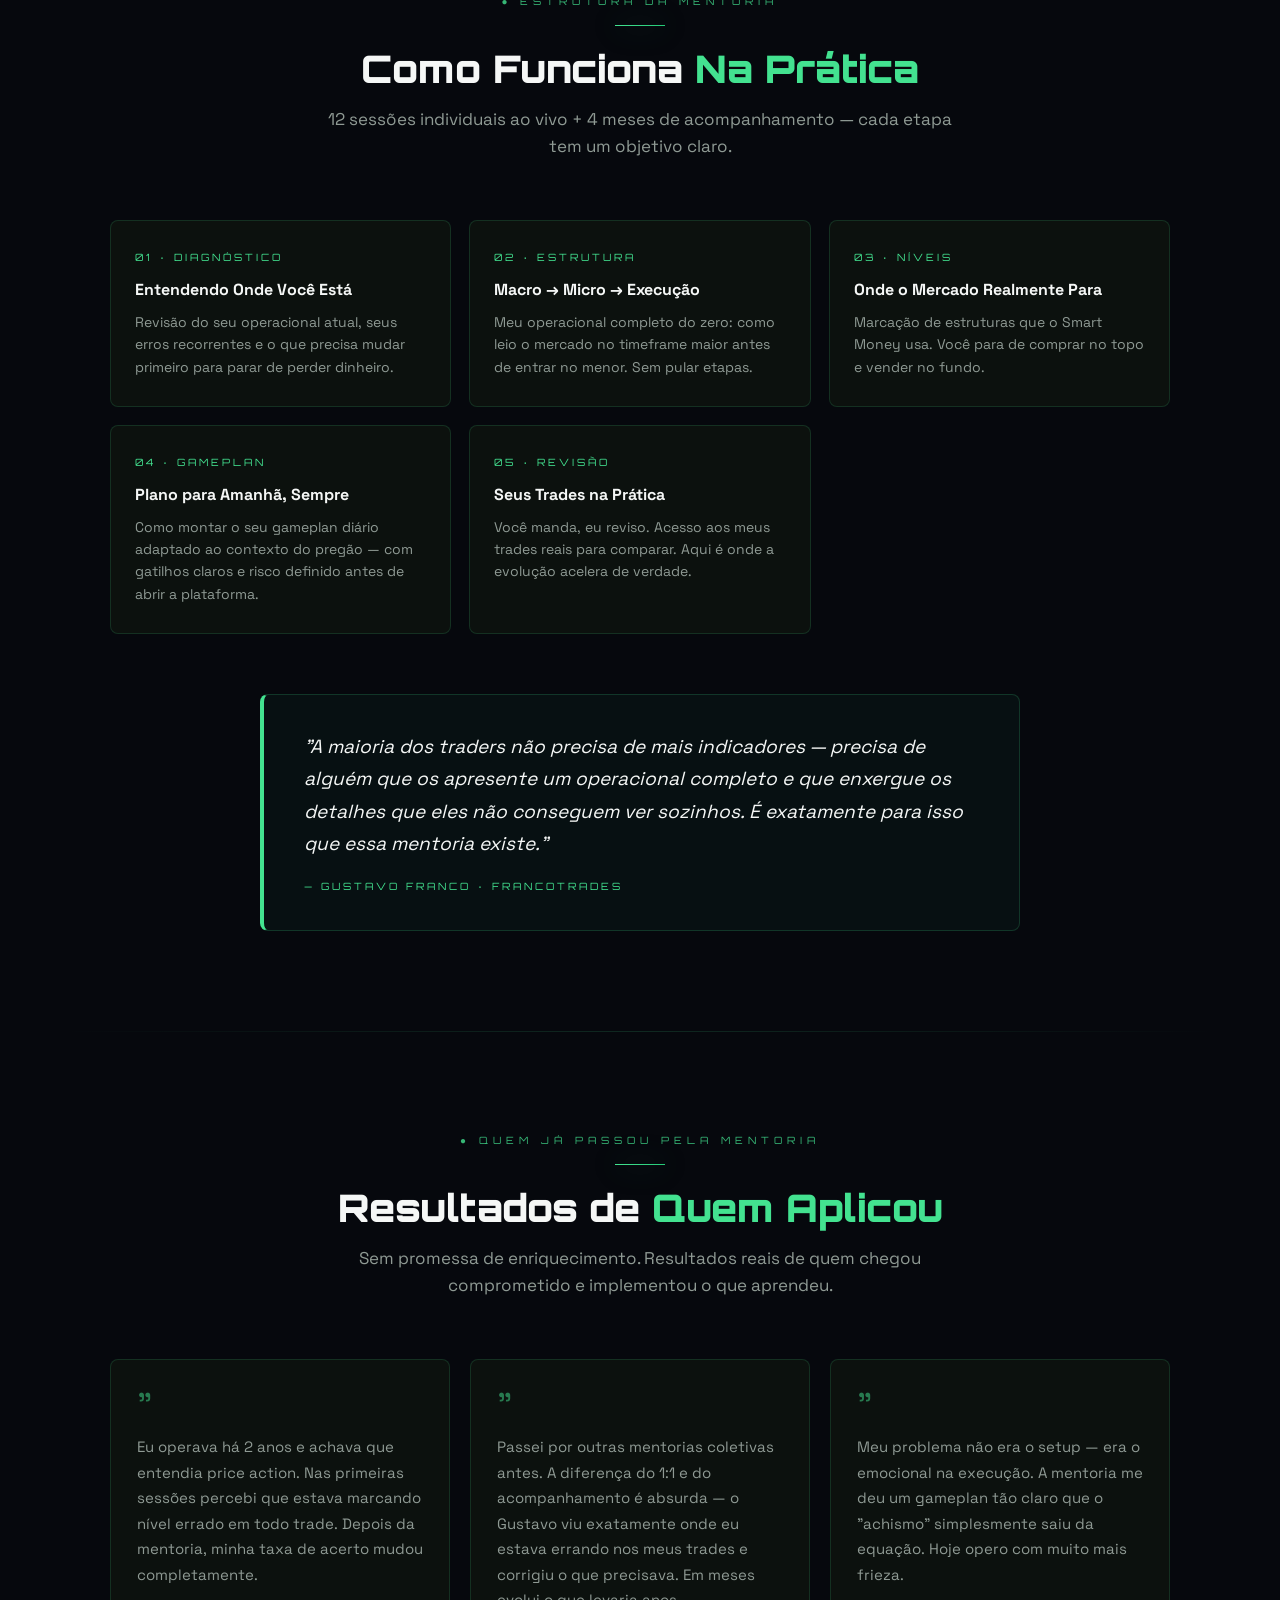
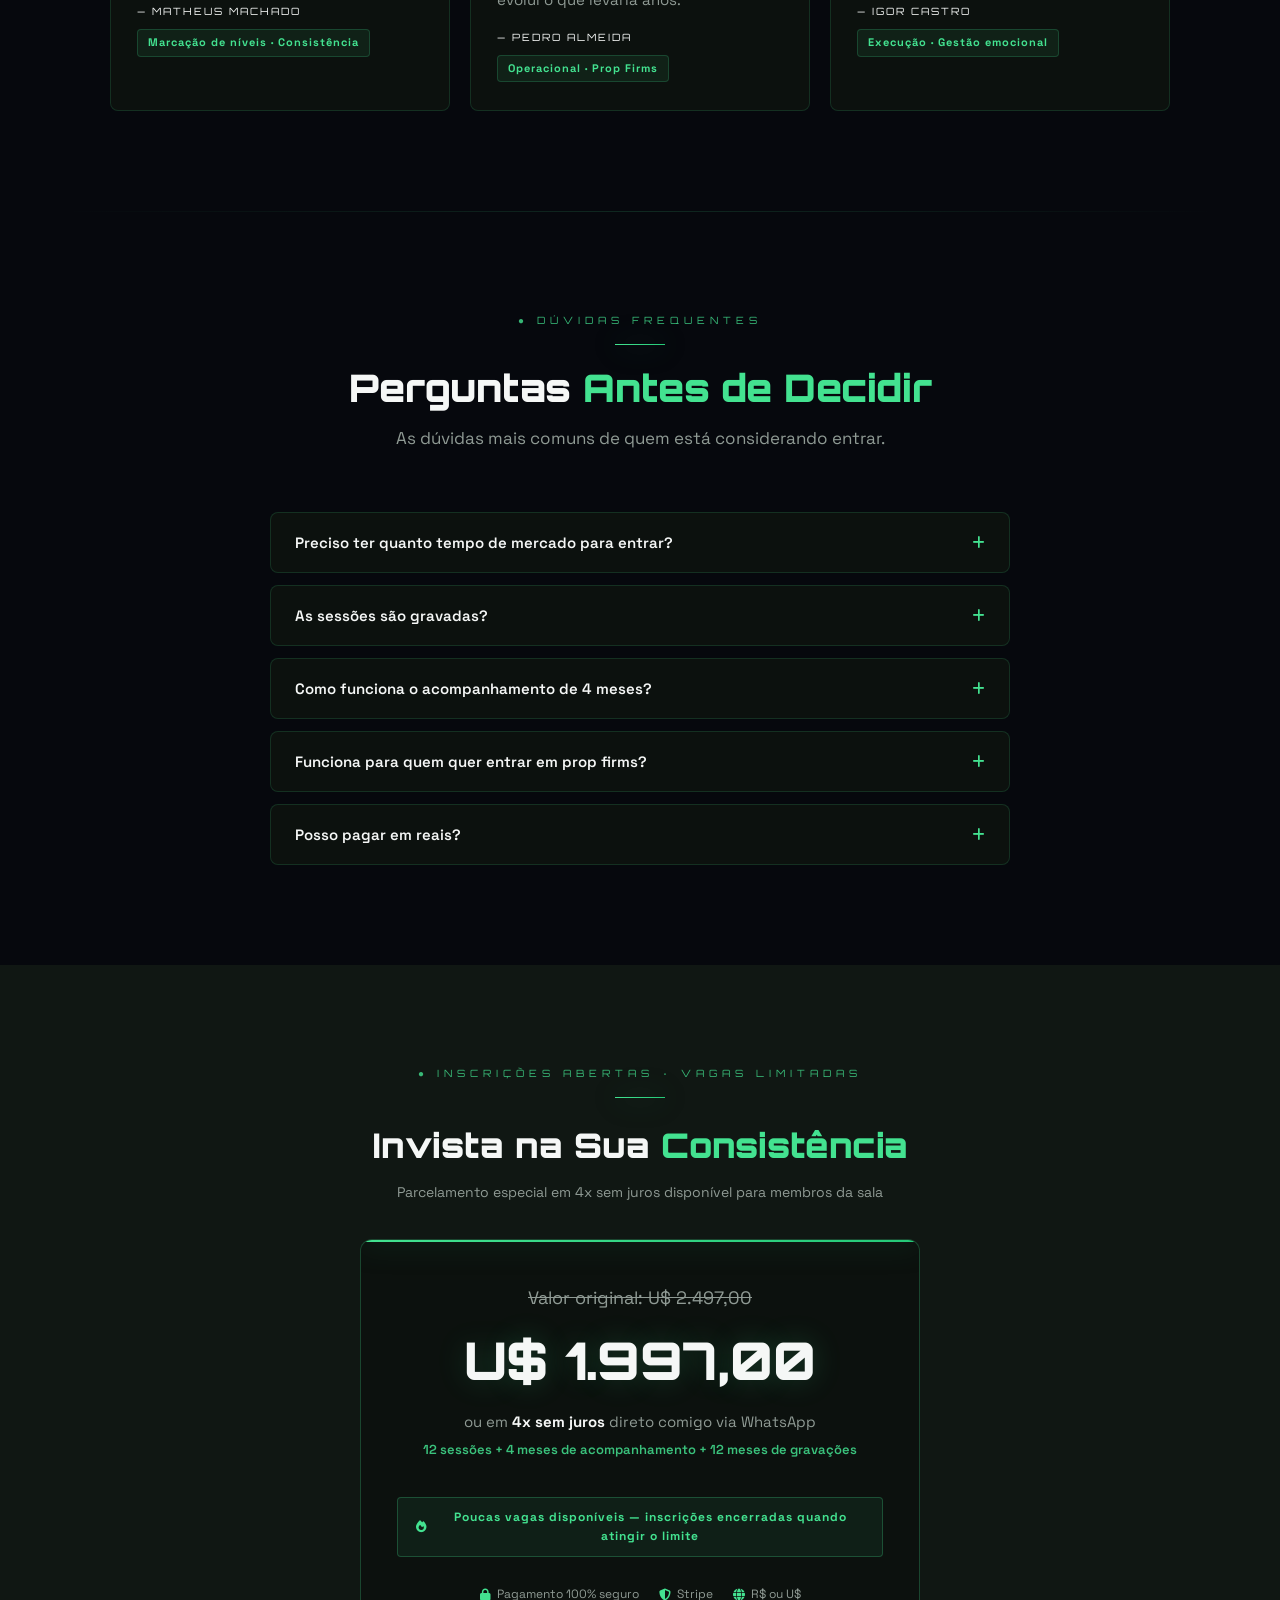
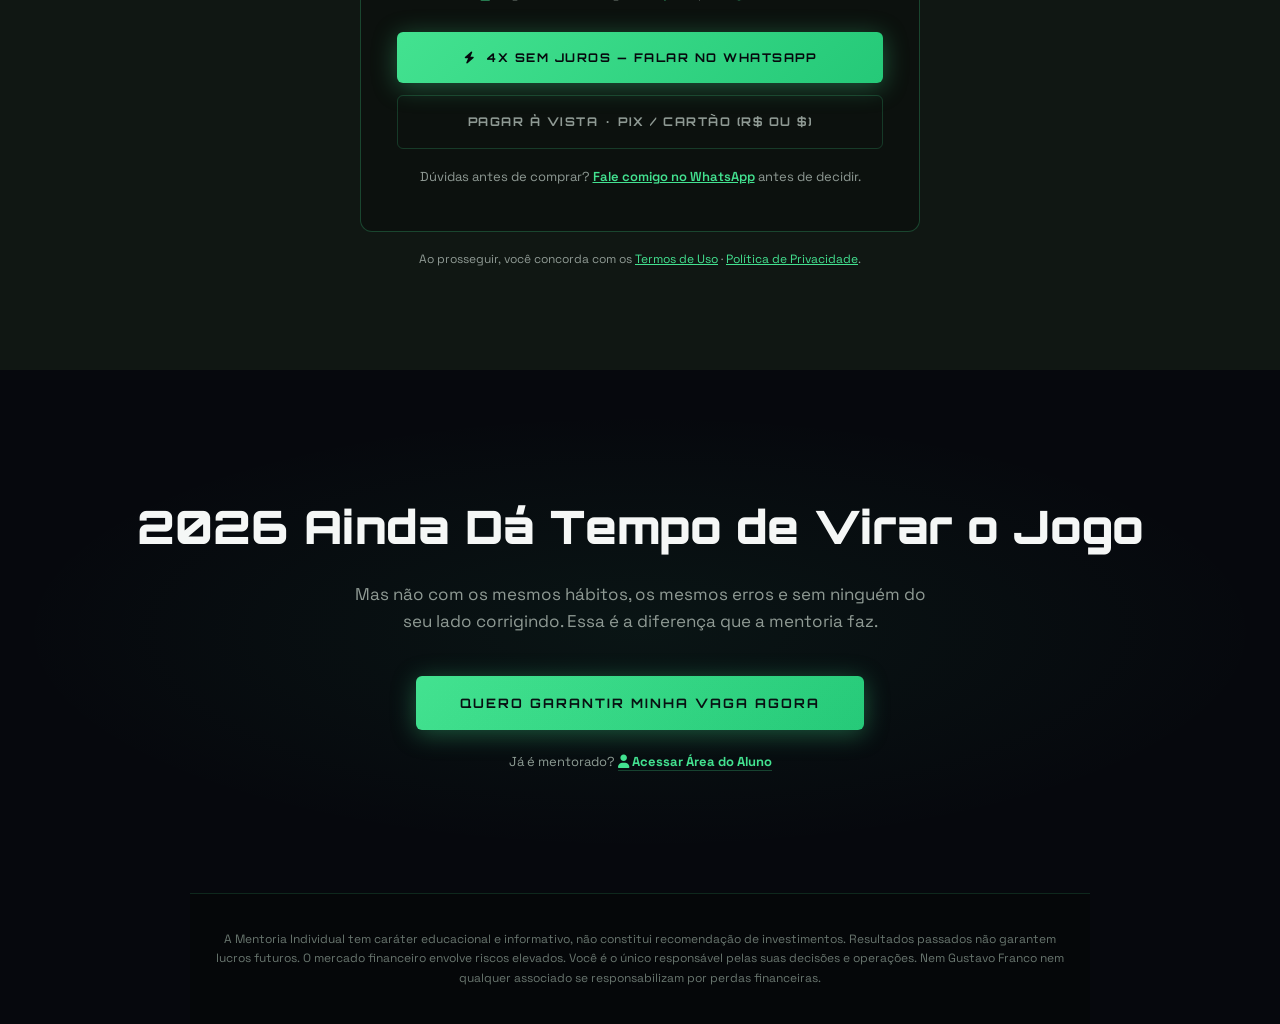
==== commit 0a92b34d: "Adiciona link para Política de Privacidade" ====
--- a/index.html
+++ b/index.html
@@ -1049,7 +1049,7 @@
             </p>
         </div>
 
-        <p class="terms-note">Ao prosseguir, você concorda com os <a href="https://francotrades.github.io/termos-de-uso/" target="_blank">Termos de Uso</a>.</p>
+        <p class="terms-note">Ao prosseguir, você concorda com os <a href="https://francotrades.github.io/termos-de-uso/" target="_blank">Termos de Uso</a> · <a href="https://francotrades.github.io/termos-de-uso/politica-de-privacidade/" target="_blank" rel="noopener">Política de Privacidade</a>.</p>
     </div>
 </div>
 
